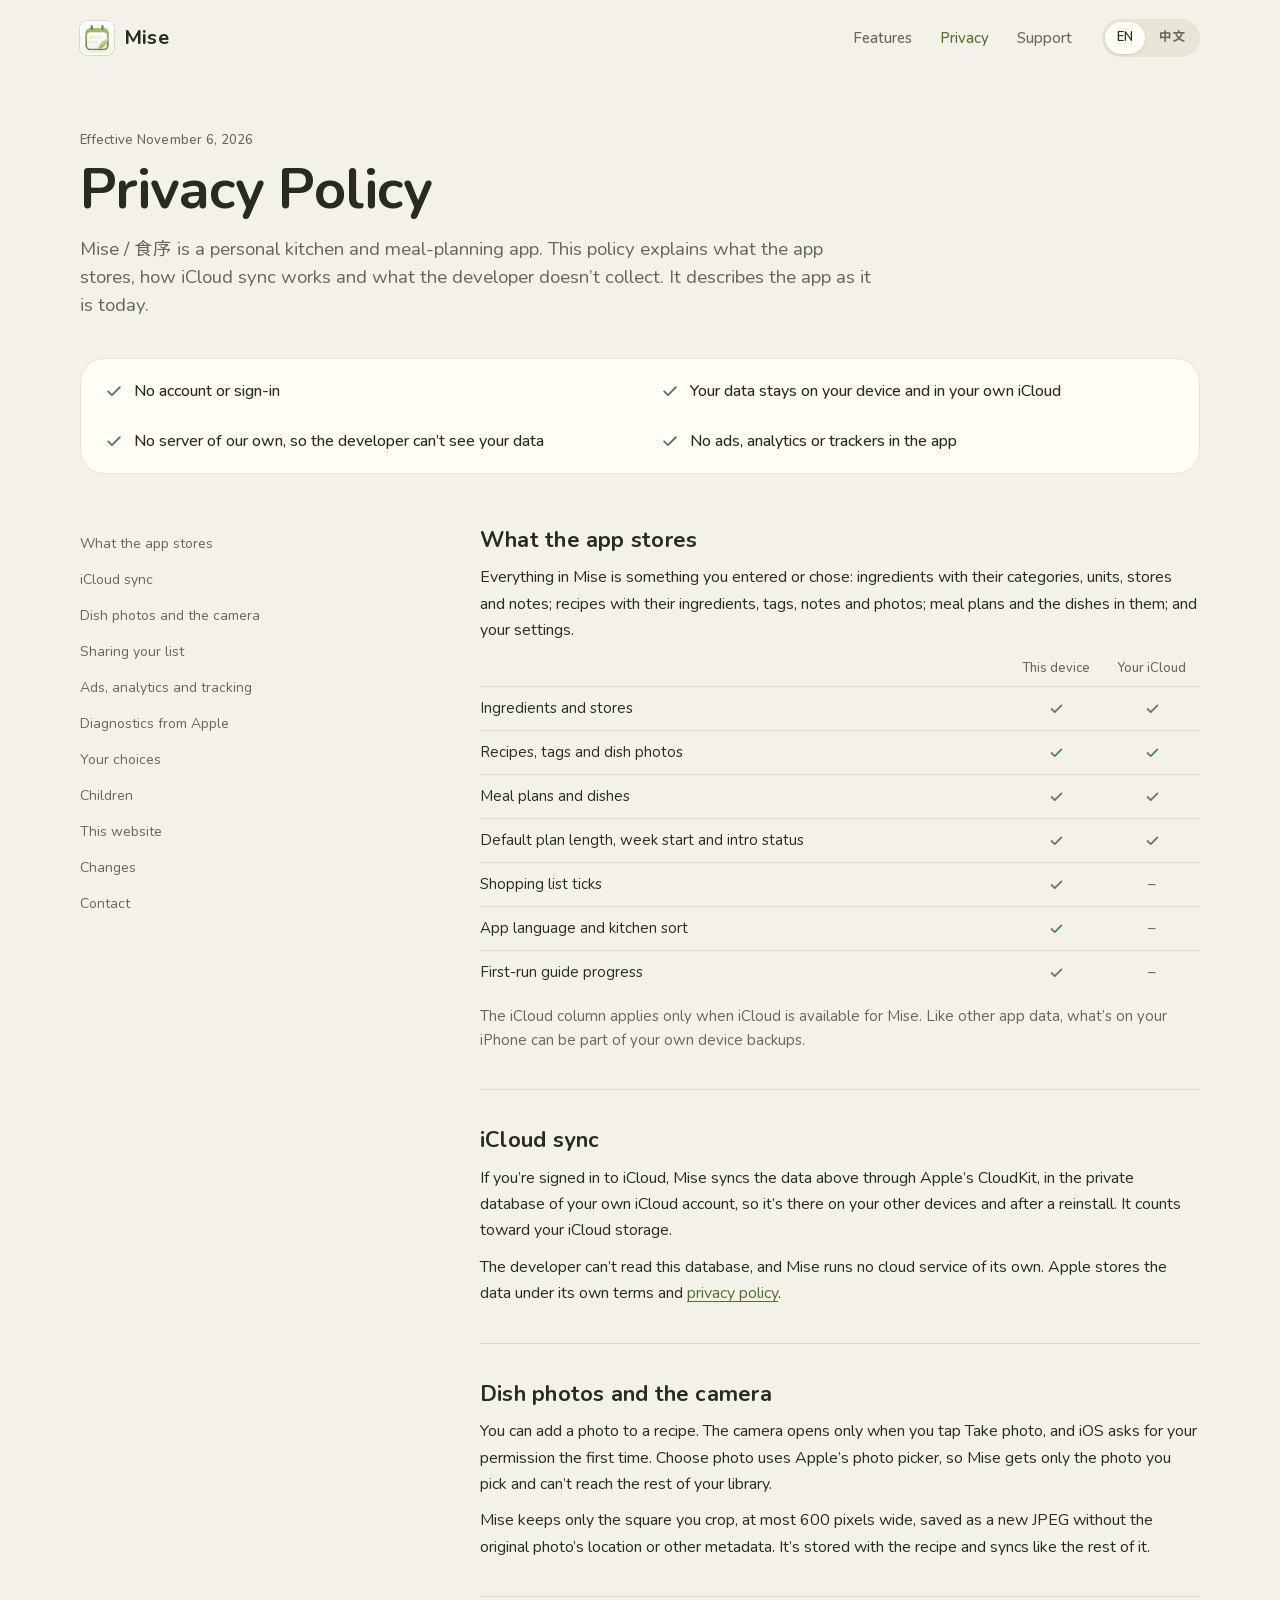
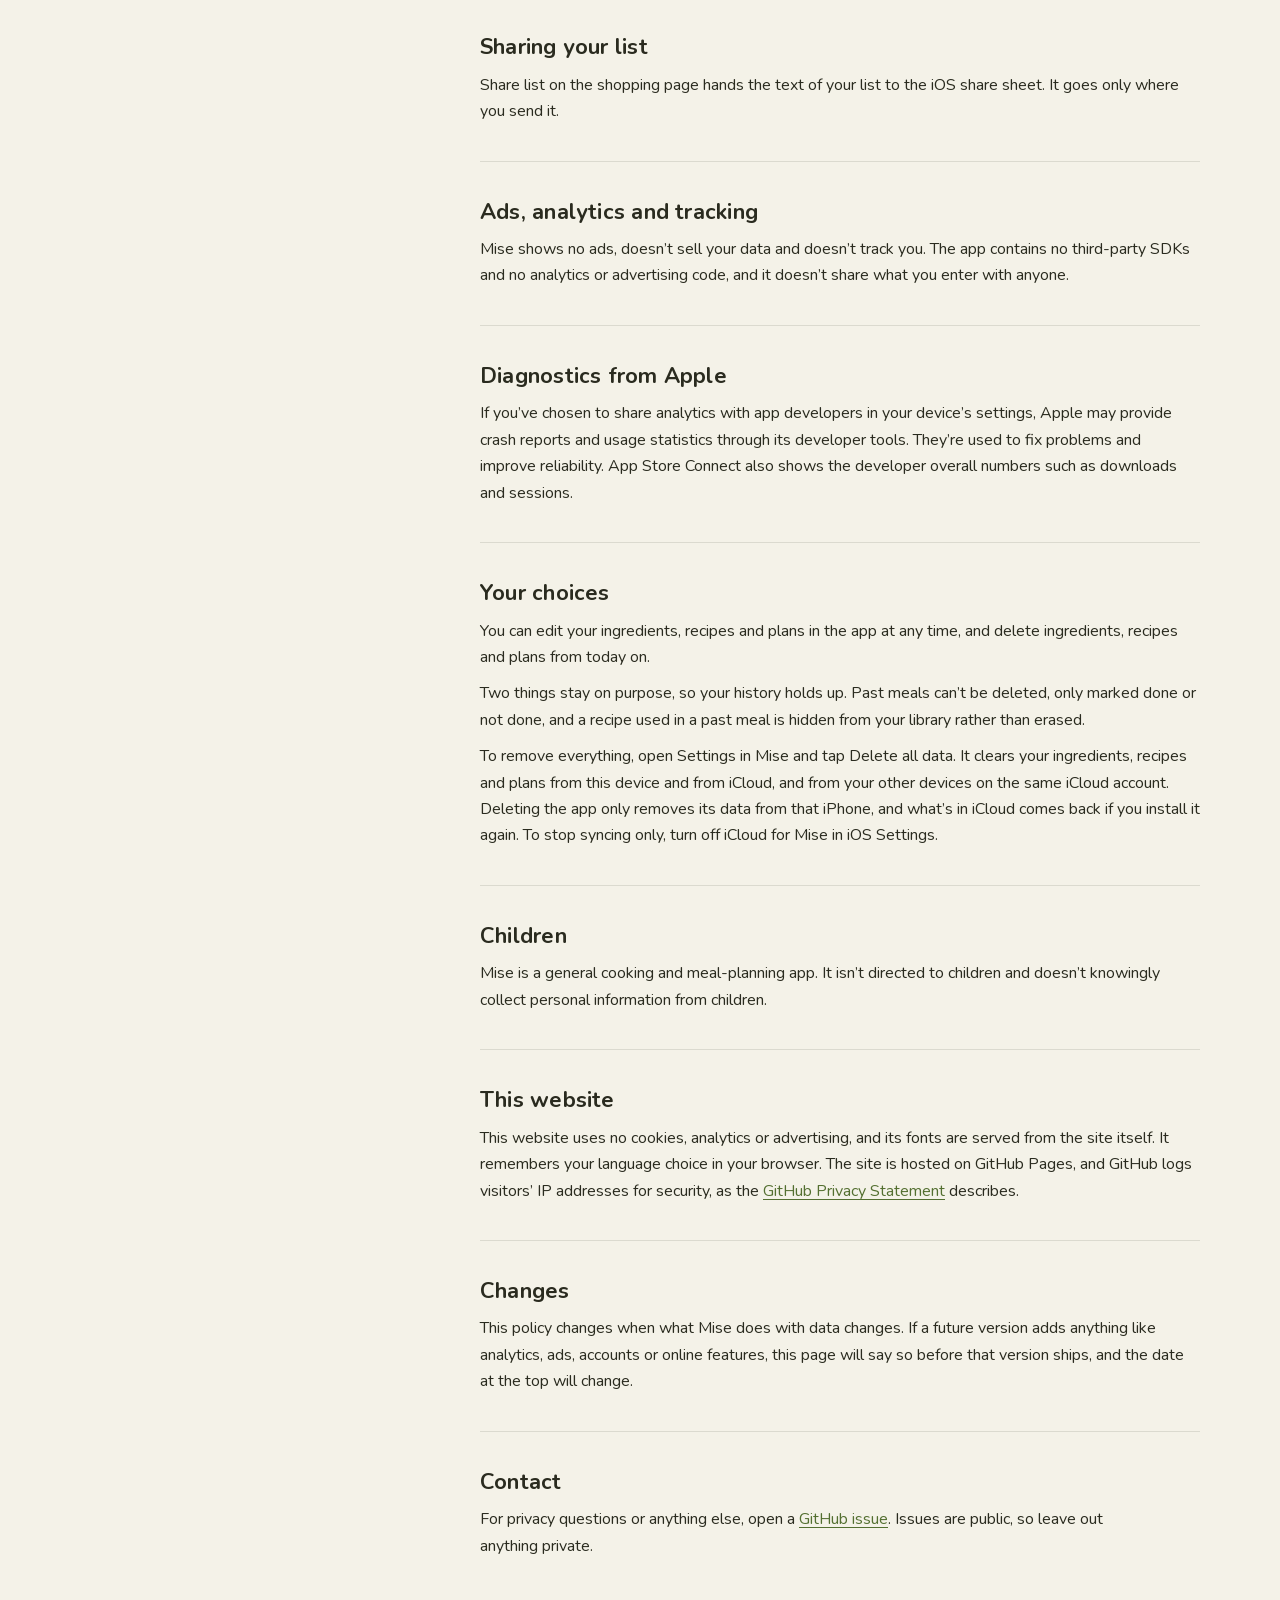
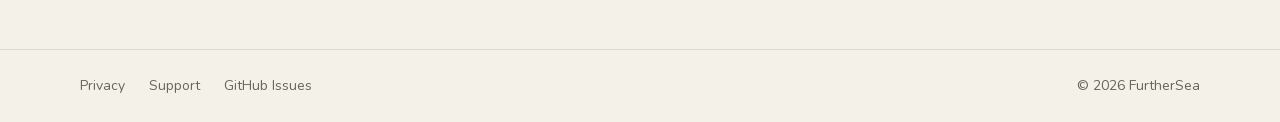
==== privacy/index.html @ 84a44d65 "Move the site under /mise-homepage on furthersea.org furthersea.org itself is kept for a site about " ====
<!doctype html>
<html lang="en">
<head>
<meta charset="utf-8">
<meta name="viewport" content="width=device-width, initial-scale=1">
<title>Privacy Policy · Mise</title>
<meta name="description" content="What Mise stores, how iCloud sync works and what the developer doesn’t collect.">
<link rel="canonical" href="https://furthersea.org/mise-homepage/privacy/">
<link rel="alternate" hreflang="en" href="https://furthersea.org/mise-homepage/privacy/">
<link rel="alternate" hreflang="zh-Hans" href="https://furthersea.org/mise-homepage/zh/privacy/">
<link rel="alternate" hreflang="x-default" href="https://furthersea.org/mise-homepage/privacy/">
<meta name="theme-color" content="#F4F2E8" media="(prefers-color-scheme: light)">
<meta name="theme-color" content="#13140E" media="(prefers-color-scheme: dark)">
<meta property="og:type" content="article">
<meta property="og:site_name" content="Mise">
<meta property="og:title" content="Mise privacy policy">
<meta property="og:description" content="What Mise stores, how iCloud sync works and what the developer doesn’t collect.">
<meta property="og:url" content="https://furthersea.org/mise-homepage/privacy/">
<meta property="og:image" content="https://furthersea.org/mise-homepage/assets/og-en.png">
<meta property="og:locale" content="en_US">
<meta name="twitter:card" content="summary_large_image">
<link rel="icon" href="../assets/icon/favicon-64.png" sizes="64x64" type="image/png">
<link rel="apple-touch-icon" href="../assets/icon/apple-touch-icon.png">
<script>try{if(localStorage.getItem("mise.lang")==="zh")location.replace("../zh/privacy/"+location.hash)}catch(e){}</script>
<link rel="stylesheet" href="../assets/site.css">
</head>
<body>
<div class="site">

<header class="wrap top">
  <a class="brand" href="../"><picture><source srcset="../assets/icon/icon-dark-256.png" media="(prefers-color-scheme: dark)"><img class="app-icon" src="../assets/icon/icon-256.png" alt="" width="34" height="34"></picture><span>Mise</span></a>
  <nav class="nav" aria-label="Main"><a href="../#features">Features</a><a href="./" aria-current="page">Privacy</a><a href="../support/">Support</a></nav>
  <div class="seg lang" role="group" aria-label="Language"><a class="on" href="./" aria-current="true" data-lang="en">EN</a><a href="../zh/privacy/" lang="zh-Hans" hreflang="zh-Hans" data-lang="zh">中文</a></div>
</header>

<main class="wrap">
<div class="doc-head">
  <span class="eyebrow">Effective November 6, 2026</span>
  <h1>Privacy Policy</h1>
  <p>Mise / 食序 is a personal kitchen and meal-planning app. This policy explains what the app stores, how iCloud sync works and what the developer doesn’t collect. It describes the app as it is today.</p>
</div>
<ul class="short" aria-label="The short version">
  <li><svg class="i" viewBox="0 0 24 24" aria-hidden="true"><path d="M5 12.5l4.5 4.5L19 7.5"/></svg>No account or sign-in</li>
  <li><svg class="i" viewBox="0 0 24 24" aria-hidden="true"><path d="M5 12.5l4.5 4.5L19 7.5"/></svg>Your data stays on your device and in your own iCloud</li>
  <li><svg class="i" viewBox="0 0 24 24" aria-hidden="true"><path d="M5 12.5l4.5 4.5L19 7.5"/></svg>No server of our own, so the developer can’t see your data</li>
  <li><svg class="i" viewBox="0 0 24 24" aria-hidden="true"><path d="M5 12.5l4.5 4.5L19 7.5"/></svg>No ads, analytics or trackers in the app</li>
</ul>

<div class="doc">
<nav class="toc" aria-label="On this page">
  <a href="#stores">What the app stores</a>
  <a href="#icloud">iCloud sync</a>
  <a href="#photos">Dish photos and the camera</a>
  <a href="#sharing">Sharing your list</a>
  <a href="#tracking">Ads, analytics and tracking</a>
  <a href="#diagnostics">Diagnostics from Apple</a>
  <a href="#choices">Your choices</a>
  <a href="#children">Children</a>
  <a href="#website">This website</a>
  <a href="#changes">Changes</a>
  <a href="#contact">Contact</a>
</nav>
<article class="prose">
<section>
  <h2 id="stores">What the app stores</h2>
  <p>Everything in Mise is something you entered or chose: ingredients with their categories, units, stores and notes; recipes with their ingredients, tags, notes and photos; meal plans and the dishes in them; and your settings.</p>
  <table class="where">
    <thead><tr><th scope="col"><span class="vh">Data</span></th><th scope="col">This device</th><th scope="col">Your iCloud</th></tr></thead>
    <tbody>
      <tr><td>Ingredients and stores</td><td><svg class="i" viewBox="0 0 24 24" role="img" aria-label="Yes"><path d="M5 12.5l4.5 4.5L19 7.5"/></svg></td><td><svg class="i" viewBox="0 0 24 24" role="img" aria-label="Yes"><path d="M5 12.5l4.5 4.5L19 7.5"/></svg></td></tr>
      <tr><td>Recipes, tags and dish photos</td><td><svg class="i" viewBox="0 0 24 24" role="img" aria-label="Yes"><path d="M5 12.5l4.5 4.5L19 7.5"/></svg></td><td><svg class="i" viewBox="0 0 24 24" role="img" aria-label="Yes"><path d="M5 12.5l4.5 4.5L19 7.5"/></svg></td></tr>
      <tr><td>Meal plans and dishes</td><td><svg class="i" viewBox="0 0 24 24" role="img" aria-label="Yes"><path d="M5 12.5l4.5 4.5L19 7.5"/></svg></td><td><svg class="i" viewBox="0 0 24 24" role="img" aria-label="Yes"><path d="M5 12.5l4.5 4.5L19 7.5"/></svg></td></tr>
      <tr><td>Default plan length, week start and intro status</td><td><svg class="i" viewBox="0 0 24 24" role="img" aria-label="Yes"><path d="M5 12.5l4.5 4.5L19 7.5"/></svg></td><td><svg class="i" viewBox="0 0 24 24" role="img" aria-label="Yes"><path d="M5 12.5l4.5 4.5L19 7.5"/></svg></td></tr>
      <tr><td>Shopping list ticks</td><td><svg class="i" viewBox="0 0 24 24" role="img" aria-label="Yes"><path d="M5 12.5l4.5 4.5L19 7.5"/></svg></td><td class="no"><span aria-hidden="true">–</span><span class="vh">No</span></td></tr>
      <tr><td>App language and kitchen sort</td><td><svg class="i" viewBox="0 0 24 24" role="img" aria-label="Yes"><path d="M5 12.5l4.5 4.5L19 7.5"/></svg></td><td class="no"><span aria-hidden="true">–</span><span class="vh">No</span></td></tr>
      <tr><td>First-run guide progress</td><td><svg class="i" viewBox="0 0 24 24" role="img" aria-label="Yes"><path d="M5 12.5l4.5 4.5L19 7.5"/></svg></td><td class="no"><span aria-hidden="true">–</span><span class="vh">No</span></td></tr>
    </tbody>
  </table>
  <p class="dim">The iCloud column applies only when iCloud is available for Mise. Like other app data, what’s on your iPhone can be part of your own device backups.</p>
</section>
<section>
  <h2 id="icloud">iCloud sync</h2>
  <p>If you’re signed in to iCloud, Mise syncs the data above through Apple’s CloudKit, in the private database of your own iCloud account, so it’s there on your other devices and after a reinstall. It counts toward your iCloud storage.</p>
  <p>The developer can’t read this database, and Mise runs no cloud service of its own. Apple stores the data under its own terms and <a href="https://www.apple.com/legal/privacy/">privacy policy</a>.</p>
</section>
<section>
  <h2 id="photos">Dish photos and the camera</h2>
  <p>You can add a photo to a recipe. The camera opens only when you tap Take photo, and iOS asks for your permission the first time. Choose photo uses Apple’s photo picker, so Mise gets only the photo you pick and can’t reach the rest of your library.</p>
  <p>Mise keeps only the square you crop, at most 600 pixels wide, saved as a new JPEG without the original photo’s location or other metadata. It’s stored with the recipe and syncs like the rest of it.</p>
</section>
<section>
  <h2 id="sharing">Sharing your list</h2>
  <p>Share list on the shopping page hands the text of your list to the iOS share sheet. It goes only where you send it.</p>
</section>
<section>
  <h2 id="tracking">Ads, analytics and tracking</h2>
  <p>Mise shows no ads, doesn’t sell your data and doesn’t track you. The app contains no third-party SDKs and no analytics or advertising code, and it doesn’t share what you enter with anyone.</p>
</section>
<section>
  <h2 id="diagnostics">Diagnostics from Apple</h2>
  <p>If you’ve chosen to share analytics with app developers in your device’s settings, Apple may provide crash reports and usage statistics through its developer tools. They’re used to fix problems and improve reliability. App Store Connect also shows the developer overall numbers such as downloads and sessions.</p>
</section>
<section>
  <h2 id="choices">Your choices</h2>
  <p>You can edit your ingredients, recipes and plans in the app at any time, and delete ingredients, recipes and plans from today on.</p>
  <p>Two things stay on purpose, so your history holds up. Past meals can’t be deleted, only marked done or not done, and a recipe used in a past meal is hidden from your library rather than erased.</p>
  <p>To remove everything, open Settings in Mise and tap Delete all data. It clears your ingredients, recipes and plans from this device and from iCloud, and from your other devices on the same iCloud account. Deleting the app only removes its data from that iPhone, and what’s in iCloud comes back if you install it again. To stop syncing only, turn off iCloud for Mise in iOS Settings.</p>
</section>
<section>
  <h2 id="children">Children</h2>
  <p>Mise is a general cooking and meal-planning app. It isn’t directed to children and doesn’t knowingly collect personal information from children.</p>
</section>
<section>
  <h2 id="website">This website</h2>
  <p>This website uses no cookies, analytics or advertising, and its fonts are served from the site itself. It remembers your language choice in your browser. The site is hosted on GitHub Pages, and GitHub logs visitors’ IP addresses for security, as the <a href="https://docs.github.com/en/site-policy/privacy-policies/github-general-privacy-statement">GitHub Privacy Statement</a> describes.</p>
</section>
<section>
  <h2 id="changes">Changes</h2>
  <p>This policy changes when what Mise does with data changes. If a future version adds anything like analytics, ads, accounts or online features, this page will say so before that version ships, and the date at the top will change.</p>
</section>
<section>
  <h2 id="contact">Contact</h2>
  <p>For privacy questions or anything else, open a <a href="https://github.com/FurtherSea/mise-homepage/issues">GitHub issue</a>. Issues are public, so leave out anything private.</p>
</section>
</article>
</div>
</main>

<footer class="foot">
  <div class="wrap">
    <nav aria-label="Footer"><a href="./">Privacy</a><a href="../support/">Support</a><a href="https://github.com/FurtherSea/mise-homepage/issues">GitHub Issues</a></nav>
    <span>© 2026 FurtherSea</span>
  </div>
</footer>

</div>
<script src="../assets/site.js"></script>
</body>
</html>
---- assets/site.css ----
/* 食序 Mise website.
   Colors, type, radii and components come from the app (agents.md, Design Direction).
   Layout follows the width of the page itself through container queries. */

/* —— Fonts ——
   Chinese: Resource Han Rounded (SIL OFL 1.1), subset to the characters on this site by tools/subset_fonts.py.
   Rules overlap on purpose: a browser checks the last rule first, so English pages load only the tiny "core"
   faces for 中文 and 食序, and never the full Chinese ones.
   Latin and numbers: SF Pro Rounded where the system has it, through ui-rounded; Nunito (SIL OFL 1.1) elsewhere. */
@font-face { font-family: "Nunito"; src: url(fonts/nunito-latin.woff2) format("woff2"); font-weight: 400 800; font-display: swap; unicode-range: U+0000-00FF, U+0131, U+0152-0153, U+02BB-02BC, U+02C6, U+02DA, U+02DC, U+0304, U+0308, U+0329, U+2000-206F, U+20AC, U+2122, U+2191, U+2193, U+2212, U+2215, U+FEFF, U+FFFD; }
@font-face { font-family: "Resource Han Rounded"; src: url(fonts/rhr-zh-400.woff2) format("woff2"); font-weight: 400; font-display: swap; unicode-range: U+3000-303F, U+4E00-9FFF, U+FF00-FFEF; }
@font-face { font-family: "Resource Han Rounded"; src: url(fonts/rhr-zh-500.woff2) format("woff2"); font-weight: 500; font-display: swap; unicode-range: U+3000-303F, U+4E00-9FFF, U+FF00-FFEF; }
@font-face { font-family: "Resource Han Rounded"; src: url(fonts/rhr-zh-700.woff2) format("woff2"); font-weight: 700; font-display: swap; unicode-range: U+3000-303F, U+4E00-9FFF, U+FF00-FFEF; }
@font-face { font-family: "Resource Han Rounded"; src: url(fonts/rhr-core-400.woff2) format("woff2"); font-weight: 400; font-display: swap; unicode-range: U+4E2D, U+6587, U+98DF, U+5E8F; }
@font-face { font-family: "Resource Han Rounded"; src: url(fonts/rhr-core-700.woff2) format("woff2"); font-weight: 700; font-display: swap; unicode-range: U+4E2D, U+6587, U+98DF, U+5E8F; }

/* —— Tokens: the app's matcha palette, light and dark —— */
:root {
  color-scheme: light dark;
  --bg: #F4F2E8;
  --bg2: #E8E5D6;
  --card: #FFFDF6;
  --ink: #2A2B1F;
  --ink2: #66665A;
  --line: rgba(42, 43, 31, 0.12);
  --line2: rgba(42, 43, 31, 0.22);
  --pri: #536F30;
  --pri-fill: #536F30;
  --pri-soft: rgba(83, 111, 48, 0.13);
  --on-c: #FFFFFF;
  --ok: #4A7F57;
  --warn: #7E5210;
  --shadow: rgba(50, 50, 20, 0.13);
  --panel-shadow: rgba(50, 50, 20, 0.13);
  --c-produce: #3F6A2E;
  --c-protein: #9A3550;
  --c-pantry: #7A5218;
  --c-season: #5E4A86;
  --f: "Resource Han Rounded", "SF Pro Rounded", ui-rounded, "Nunito", "PingFang SC", "Noto Sans SC", sans-serif;
  --f-num: "SF Pro Rounded", ui-rounded, "Nunito", "PingFang SC", sans-serif;
}
@media (prefers-color-scheme: dark) {
  :root {
    --bg: #13140E;
    --bg2: #24261B;
    --card: #1B1C14;
    --ink: #EEEEDF;
    --ink2: #ABAB98;
    --line: rgba(238, 238, 223, 0.12);
    --line2: rgba(238, 238, 223, 0.24);
    --pri: #A9C77F;
    --pri-fill: #5F7F37;
    --pri-soft: rgba(169, 199, 127, 0.16);
    --on-c: #13140E;
    --ok: #7FA86A;
    --warn: #E5AE62;
    --shadow: rgba(0, 0, 0, 0.45);
    --panel-shadow: rgba(0, 0, 0, 0.45);
    --c-produce: #8DBA74;
    --c-protein: #E68CA2;
    --c-pantry: #D8A65E;
    --c-season: #AC9BDC;
  }
}

html { background: var(--bg); -webkit-text-size-adjust: 100%; text-size-adjust: 100%; scroll-behavior: smooth; }
body { margin: 0; }
*, *::before, *::after { box-sizing: border-box; }
:where(h1, h2, h3, p, ul, ol) { margin: 0; padding: 0; }
:where(ul, ol) { list-style: none; }
:where(a) { color: inherit; text-decoration: none; }
:where(button) { font: inherit; color: inherit; background: none; border: 0; padding: 0; margin: 0; cursor: pointer; -webkit-tap-highlight-color: transparent; }
:where(img) { display: block; }
:focus-visible { outline: 2px solid var(--pri); outline-offset: 2px; border-radius: 8px; }

.site {
  position: relative;
  display: flex;
  flex-direction: column;
  min-height: 100vh;
  min-height: 100svh;
  container: site / inline-size;
  overflow: clip;
  background: var(--bg);
  color: var(--ink);
  font-family: var(--f);
  font-size: 16px;
  line-height: 1.5;
  -webkit-font-smoothing: antialiased;
  font-synthesis: none;
}
.site > main { flex: 1 0 auto; }

.c-produce { --c: var(--c-produce); }
.c-protein { --c: var(--c-protein); }
.c-pantry { --c: var(--c-pantry); }
.c-season { --c: var(--c-season); }
.c-pri { --c: var(--pri); }
.c-warn { --c: var(--warn); }

/* —— Small parts, at the app's sizes —— */
.i { width: 22px; height: 22px; flex: none; fill: none; stroke: currentColor; stroke-width: 1.8; stroke-linecap: round; stroke-linejoin: round; }
.i.sm { width: 16px; height: 16px; }
.num { font-family: var(--f-num); font-variant-numeric: lining-nums tabular-nums; }
.ib { width: 44px; height: 44px; flex: none; display: inline-flex; align-items: center; justify-content: center; border-radius: 22px; color: var(--ink); }
.chip { flex: none; display: inline-flex; align-items: center; gap: 5px; height: 36px; padding: 0 13px; border-radius: 18px; font-size: 14px; font-weight: 500; line-height: 1; white-space: nowrap; color: var(--c, var(--ink)); background: color-mix(in srgb, var(--c, var(--ink)) 9%, transparent); }
.chip .i { width: 15px; height: 15px; }
.chip.on { background: var(--c, var(--pri)); color: var(--on-c); }
.chip .n { font-family: var(--f-num); font-size: 12px; opacity: 0.8; }
.badge { flex: none; display: inline-flex; align-items: center; gap: 4px; height: 22px; padding: 0 7px; border-radius: 8px; font-size: 12px; font-weight: 500; line-height: 1; white-space: nowrap; color: var(--c, var(--ink2)); background: color-mix(in srgb, var(--c, var(--ink2)) 12%, transparent); }
.badge .i { width: 12px; height: 12px; stroke-width: 2; }
.seg { display: inline-flex; gap: 2px; padding: 3px; border-radius: 19px; background: var(--bg2); }
.seg > * { position: relative; height: 32px; min-width: 40px; padding: 0 12px; border-radius: 16px; font-size: 13px; font-weight: 600; color: var(--ink2); display: inline-flex; align-items: center; justify-content: center; }
.seg > .on { background: var(--card); color: var(--ink); box-shadow: 0 1px 3px var(--shadow); }
.seg .i { width: 17px; height: 17px; }
.chk { width: 44px; height: 44px; flex: none; display: inline-flex; align-items: center; justify-content: center; }
.chk span { width: 26px; height: 26px; border-radius: 13px; box-shadow: inset 0 0 0 1.6px var(--line2); display: inline-flex; align-items: center; justify-content: center; color: #FFFFFF; }
.chk .i { width: 15px; height: 15px; stroke-width: 2.4; opacity: 0; }
.chk.on span { background: var(--ok); box-shadow: none; }
.chk.on .i { opacity: 1; }
.cat-ic { width: 34px; height: 34px; flex: none; border-radius: 12px; display: inline-flex; align-items: center; justify-content: center; color: var(--c); background: color-mix(in srgb, var(--c) 12%, transparent); }
.cat-ic .i { width: 18px; height: 18px; }
.btn { display: inline-flex; align-items: center; justify-content: center; gap: 8px; min-height: 50px; padding: 0 22px; border-radius: 25px; font-size: 16px; font-weight: 600; white-space: nowrap; }
.btn.pri { background: var(--pri-fill); color: #FFFFFF; box-shadow: 0 6px 16px color-mix(in srgb, var(--pri-fill) 28%, transparent); }
.fine { font-size: 13px; color: var(--ink2); }

/* —— Header —— */
.wrap { width: 100%; max-width: 1184px; margin: 0 auto; padding: 0 32px; }
.top { display: flex; align-items: center; gap: 8px; padding-top: 16px; padding-bottom: 16px; }
.brand { display: inline-flex; align-items: center; gap: 10px; height: 44px; margin-right: auto; font-size: 20px; font-weight: 700; letter-spacing: 0.01em; }
.app-icon { border-radius: 22.37%; box-shadow: 0 0 0 1px var(--line); }
.nav { display: flex; align-items: center; }
.nav a { height: 44px; padding: 0 14px; display: inline-flex; align-items: center; font-size: 15px; font-weight: 500; color: var(--ink2); }
.nav a:hover { color: var(--ink); }
.nav a[aria-current="page"] { color: var(--pri); }
.lang { margin-left: 8px; }
.lang a::after { content: ""; position: absolute; inset: -6px 0; }

.zh h1, .zh h2, .zh h3 { letter-spacing: 0.02em; }

/* —— First screen —— */
.hero { text-align: center; padding-top: clamp(20px, 3.4cqw, 48px); }
.hero h1 { font-size: clamp(52px, 5.3cqw, 76px); line-height: 1.08; font-weight: 700; letter-spacing: -0.012em; }
.zh .hero h1 { letter-spacing: 0.02em; }
.lede { margin: clamp(14px, 1.5cqw, 22px) auto 0; max-width: 34em; font-size: clamp(17px, 1.46cqw, 21px); line-height: 1.5; color: var(--ink2); text-wrap: balance; }
.get { display: flex; flex-direction: column; align-items: center; gap: 12px; margin-top: clamp(20px, 2cqw, 28px); }
.store { display: block; border-radius: 8px; }
.store img { height: 48px; width: auto; }

/* The palette: a large plate in the middle, small plates climbing an arc on both sides. */
.stage { --w: min(100cqw, 1680px); --d: clamp(170px, calc(var(--w) * .178), 296px); position: relative; height: var(--d); margin-top: clamp(28px, 3.4cqw, 52px); }
.arc { position: absolute; inset: 0; touch-action: pan-y; -webkit-user-select: none; user-select: none; }
.arc.dragging, .arc.dragging .p { cursor: grabbing; }
/* assets/site.js places the plates once it runs. These slots are where they sit before that. */
.p { --x: 0px; --y: 0px; --s: 1; position: absolute; left: 50%; top: 0; width: var(--d); margin-left: calc(var(--d) / -2); border-radius: 50%; transform: translate(var(--x), var(--y)) scale(var(--s)); will-change: transform, opacity; }
.p img { width: 100%; height: auto; -webkit-user-drag: none; }
.s0 { z-index: 6; }
.l1 { --x: calc(var(--w) * -.168); --y: calc(var(--w) * -.014); --s: .6; z-index: 5; }
.r1 { --x: calc(var(--w) * .168); --y: calc(var(--w) * -.014); --s: .6; z-index: 5; }
.l2 { --x: calc(var(--w) * -.283); --y: calc(var(--w) * -.044); --s: .5; z-index: 4; }
.r2 { --x: calc(var(--w) * .283); --y: calc(var(--w) * -.044); --s: .5; z-index: 4; }
.l3 { --x: calc(var(--w) * -.381); --y: calc(var(--w) * -.083); --s: .42; z-index: 3; }
.r3 { --x: calc(var(--w) * .381); --y: calc(var(--w) * -.083); --s: .42; z-index: 3; }
.l4 { --x: calc(var(--w) * -.465); --y: calc(var(--w) * -.128); --s: .36; z-index: 2; }
.r4 { --x: calc(var(--w) * .465); --y: calc(var(--w) * -.128); --s: .36; z-index: 2; }
.out { --x: calc(var(--w) * .53); --y: calc(var(--w) * -.17); --s: .3; z-index: 1; opacity: 0; pointer-events: none; }
.spin { position: absolute; z-index: 7; left: calc(50% + var(--d) * .31); top: calc(var(--d) * .76); background: var(--card); box-shadow: inset 0 0 0 1px var(--line2), 0 6px 14px var(--shadow); }
.spin::after { content: ""; position: absolute; inset: -4px; }
.dish { display: grid; grid-template-columns: 44px minmax(0, 1fr) 44px; align-items: center; width: min(460px, calc(100cqw - 16px)); margin: 8px auto 0; }
.dish-name { font-size: clamp(22px, 2cqw, 28px); line-height: 1.25; font-weight: 700; letter-spacing: 0.01em; white-space: nowrap; }
.dish .ib { color: var(--ink2); }
.dish-meta { font-size: 14px; color: var(--ink2); }

/* —— The four features —— */
.feats { padding-top: clamp(40px, 6cqw, 88px); scroll-margin-top: 8px; }
.feat { display: grid; grid-template-columns: minmax(0, 1fr) auto; align-items: center; column-gap: clamp(48px, 8cqw, 112px); padding: clamp(44px, 5cqw, 72px) 0; }
.feat.flip { grid-template-columns: auto minmax(0, 1fr); }
.feat.flip .feat-text { order: 2; }
.eyebrow { display: inline-flex; align-items: center; gap: 6px; height: 20px; font-size: 13px; font-weight: 600; letter-spacing: 0.06em; color: var(--pri); }
.feat h2, .priv h2, .end h2 { font-size: clamp(32px, 3.5cqw, 48px); line-height: 1.16; font-weight: 700; letter-spacing: -0.006em; }
.zh .feat h2, .zh .priv h2, .zh .end h2 { letter-spacing: 0.02em; }
.feat h2 { margin-top: 10px; }
.sub { margin-top: 10px; font-size: clamp(16px, 1.3cqw, 18px); line-height: 1.5; color: var(--ink2); text-wrap: pretty; }
.notes { margin-top: 22px; }
.notes li { padding: 12px 0 13px; border-top: 1px solid var(--line); }
.notes b { display: block; font-size: 16px; font-weight: 600; line-height: 1.35; }
.notes span { display: block; margin-top: 2px; font-size: 15px; line-height: 1.45; color: var(--ink2); text-wrap: pretty; }
.mini { display: flex; gap: 6px; margin-top: 10px; }
.mini img { width: 34px; height: auto; }

/* The same card as the onboarding images: a piece of the app's real screen, no phone frame. */
.panel { position: relative; flex: none; width: 350px; height: 452px; border-radius: 32px; background: var(--card); box-shadow: inset 0 0 0 1px var(--line), 0 18px 40px var(--panel-shadow); overflow: hidden; zoom: 1.2; font-size: 15px; line-height: 1.45; }
.chips { position: absolute; left: 0; right: 0; top: 16px; display: flex; gap: 8px; padding: 0 16px; overflow: hidden; }
.bar { position: absolute; left: 16px; right: 16px; top: 16px; display: flex; align-items: center; justify-content: space-between; }
.chips + .bar { top: 60px; }
.count { font-size: 14px; color: var(--ink2); }
.muted { font-size: 13px; color: var(--ink2); }

/* Recipes */
.sort { display: inline-flex; align-items: center; gap: 4px; font-size: 14px; color: var(--ink2); }
.sort .i { width: 14px; height: 14px; }
.grid { position: absolute; left: 16px; right: 16px; top: 112px; display: grid; grid-template-columns: repeat(2, minmax(0, 1fr)); gap: 16px 12px; text-align: center; }
.grid > div { display: flex; flex-direction: column; align-items: center; }
.grid b { margin-top: 6px; font-size: 16px; font-weight: 700; line-height: 1.3; letter-spacing: 0.01em; }
.grid span { margin-top: 2px; font-size: 13px; color: var(--ink2); }

/* Kitchen */
.list { position: absolute; left: 16px; right: 16px; top: 62px; display: flex; flex-direction: column; }
.sec { display: flex; align-items: center; gap: 6px; height: 30px; color: var(--c); }
.row + .sec { margin-top: 6px; }
.sec b { font-size: 15px; font-weight: 700; }
.sec .num { font-size: 13px; color: var(--ink2); }
.sec::after { content: ""; flex: 1; height: 1px; background: var(--line); }
.row { display: flex; align-items: center; gap: 12px; height: 62px; border-bottom: 1px solid var(--line); }
.row:last-child { border-bottom: 0; }
.row-text { flex: 1; min-width: 0; display: flex; flex-direction: column; gap: 6px; }
.row-text b { font-size: 17px; font-weight: 500; line-height: 1.2; }
.row-meta { display: flex; align-items: center; gap: 6px; font-size: 13px; line-height: 1; color: var(--ink2); white-space: nowrap; }

/* Meals */
.cal { position: absolute; left: 12px; right: 12px; top: 8px; display: flex; flex-direction: column; gap: 2px; }
.cal-head { display: flex; align-items: center; justify-content: space-between; }
.cal-title { display: flex; align-items: center; margin-left: -6px; font-size: 17px; font-weight: 700; letter-spacing: 0.01em; white-space: nowrap; }
.cal-title .ib { width: 28px; }
.cal-ctl { display: flex; align-items: center; gap: 4px; }
.cal-ctl .chip { height: 32px; padding: 0 10px; }
.cal-ctl .seg > * { min-width: 36px; padding: 0 6px; }
.wd, .week { display: grid; grid-template-columns: repeat(7, minmax(0, 1fr)); text-align: center; }
.wd { height: 20px; align-items: center; font-size: 12px; color: var(--ink2); }
.week { position: relative; height: 56px; align-items: center; justify-items: center; }
.range { position: absolute; left: calc(100% * 3 / 7); right: 0; top: 1px; height: 54px; border-radius: 16px; background: var(--pri-soft); }
.day { position: relative; z-index: 1; width: 44px; height: 54px; border-radius: 14px; display: flex; flex-direction: column; align-items: center; justify-content: center; gap: 4px; font-family: var(--f-num); font-size: 18px; font-weight: 600; color: var(--ink); }
.day.sel { background: var(--pri-fill); color: #FFFFFF; box-shadow: 0 4px 10px color-mix(in srgb, var(--pri-fill) 35%, transparent); }
.dot { display: block; width: 5px; height: 5px; border-radius: 3px; background: var(--pri); }
.dot.off { visibility: hidden; }
.day.sel .dot { background: #FFFFFF; }
.rule { position: absolute; left: 16px; right: 16px; top: 140px; height: 1px; background: var(--line); }
.plan { position: absolute; left: 16px; right: 6px; top: 148px; height: 32px; display: flex; align-items: center; justify-content: space-between; }
.plan-title { display: flex; align-items: baseline; gap: 10px; }
.plan-title b { font-size: 21px; font-weight: 700; letter-spacing: 0.01em; }
.plan-title span { font-size: 14px; color: var(--ink2); }
.today { position: absolute; left: 16px; right: 6px; top: 184px; display: flex; flex-direction: column; }
.today-head { display: flex; align-items: center; justify-content: space-between; height: 44px; }
.today-title { display: flex; align-items: center; gap: 8px; }
.today-title b { font-size: 17px; font-weight: 700; letter-spacing: 0.01em; }
.today-head .ib { color: var(--pri); }
.slot { display: grid; grid-template-columns: 50px minmax(0, 1fr); align-items: start; }
.slot > span { font-size: 13px; line-height: 52px; letter-spacing: 0.04em; color: var(--ink2); }
.dishes { display: flex; flex-direction: column; }
.plated { display: flex; align-items: center; gap: 12px; height: 52px; }
.plated > div { flex: 1; min-width: 0; display: flex; flex-direction: column; gap: 1px; }
.plated b { font-size: 16px; font-weight: 500; line-height: 1.3; white-space: nowrap; overflow: hidden; text-overflow: ellipsis; }
.plated .serv { font-size: 13px; line-height: 1.3; color: var(--ink2); }

/* Shopping */
.buy { position: absolute; left: 16px; right: 16px; top: 62px; display: flex; flex-direction: column; gap: 6px; }
.buy-group { display: flex; flex-direction: column; }
.buy-head { display: flex; align-items: center; gap: 8px; height: 40px; }
.buy-head .i { color: var(--pri); }
.buy-head b { flex: 1; font-size: 18px; font-weight: 700; letter-spacing: 0.01em; }
.item { display: flex; align-items: center; gap: 4px; min-height: 60px; padding: 6px 0; border-bottom: 1px solid var(--line); }
.buy-group:last-child .item:last-child { border-bottom: 0; }
.item .chk { margin-left: -10px; }
.item-text { flex: 1; min-width: 0; display: flex; flex-direction: column; gap: 3px; }
.item-text b { font-size: 17px; font-weight: 500; line-height: 1.25; }
.item-text span { font-size: 13px; line-height: 1.35; color: var(--ink2); }
.item-text small { font-size: 12px; line-height: 1.35; color: var(--ink2); }
.qty { font-size: 17px; font-weight: 600; color: var(--pri); white-space: nowrap; }
.item.done .item-text, .item.done .qty { opacity: 0.45; }
.item.done .item-text b { text-decoration: line-through; }

/* —— The rest of the home page —— */
.also { display: grid; grid-template-columns: repeat(4, minmax(0, 1fr)); gap: 40px; margin-top: clamp(32px, 4cqw, 56px); padding-top: 40px; border-top: 1px solid var(--line); }
.also .i { color: var(--pri); width: 24px; height: 24px; }
.also h3 { margin-top: 10px; font-size: 17px; font-weight: 700; letter-spacing: 0.01em; line-height: 1.35; }
.also p { margin-top: 4px; font-size: 15px; line-height: 1.45; color: var(--ink2); text-wrap: pretty; }
.priv { display: grid; grid-template-columns: repeat(2, minmax(0, 1fr)); gap: 24px 64px; align-items: start; padding-top: clamp(72px, 9cqw, 128px); }
.priv p { font-size: clamp(16px, 1.3cqw, 18px); line-height: 1.55; color: var(--ink2); text-wrap: pretty; }
.priv p + p { margin-top: 12px; }
.more { display: inline-flex; align-items: center; gap: 4px; min-height: 44px; margin-top: 8px; font-size: 16px; font-weight: 600; color: var(--pri); }
.more .i { width: 16px; height: 16px; stroke-width: 2.2; }
.end { display: flex; flex-direction: column; align-items: center; text-align: center; padding: clamp(80px, 10cqw, 144px) 0 clamp(64px, 7cqw, 96px); }
.end .app-icon { box-shadow: 0 0 0 1px var(--line), 0 12px 28px var(--shadow); }
.end h2 { margin-top: 20px; }
.end .get { margin-top: 20px; }

/* —— Footer —— */
.foot { border-top: 1px solid var(--line); }
.foot .wrap { display: flex; flex-wrap: wrap; align-items: center; gap: 4px 8px; padding-top: 14px; padding-bottom: 14px; font-size: 14px; color: var(--ink2); }
.foot nav { display: flex; flex-wrap: wrap; margin-right: auto; margin-left: -12px; }
.foot a { display: inline-flex; align-items: center; height: 44px; padding: 0 12px; }
.foot a:hover { color: var(--ink); }
.legal { flex-basis: 100%; padding-bottom: 8px; font-size: 12px; line-height: 1.5; color: var(--ink2); text-wrap: pretty; }

/* —— Privacy and support —— */
.doc-head { padding-top: clamp(28px, 4cqw, 56px); max-width: 800px; }
.doc-head .eyebrow { letter-spacing: 0.02em; color: var(--ink2); font-weight: 500; }
.doc-head h1 { margin-top: 8px; font-size: clamp(38px, 4.4cqw, 60px); line-height: 1.1; font-weight: 700; letter-spacing: -0.01em; }
.zh .doc-head h1 { letter-spacing: 0.02em; }
.doc-head p { margin-top: 14px; font-size: clamp(17px, 1.46cqw, 20px); line-height: 1.5; color: var(--ink2); text-wrap: pretty; }
.short { margin-top: clamp(28px, 3cqw, 40px); padding: 8px 24px; border-radius: 24px; background: var(--card); box-shadow: inset 0 0 0 1px var(--line); display: grid; grid-template-columns: repeat(2, minmax(0, 1fr)); column-gap: 40px; }
.short li { display: flex; align-items: flex-start; gap: 10px; padding: 14px 0; font-size: 16px; line-height: 1.4; font-weight: 500; }
.short .i { width: 20px; height: 20px; stroke-width: 2.2; color: var(--ok); margin-top: 1px; }
.doc { display: grid; grid-template-columns: 200px minmax(0, 720px); justify-content: space-between; gap: 48px; padding-top: clamp(32px, 4cqw, 56px); padding-bottom: clamp(64px, 7cqw, 96px); }
.toc { position: sticky; top: 24px; align-self: start; display: flex; flex-direction: column; }
.toc a { display: flex; align-items: center; min-height: 36px; font-size: 14px; color: var(--ink2); }
.toc a:hover { color: var(--ink); }
.prose section + section { margin-top: 36px; padding-top: 36px; border-top: 1px solid var(--line); }
.prose h2 { font-size: 22px; line-height: 1.3; font-weight: 700; letter-spacing: 0.01em; scroll-margin-top: 24px; }
.prose p { margin-top: 10px; font-size: 16px; line-height: 1.65; text-wrap: pretty; }
.prose p.dim { color: var(--ink2); font-size: 15px; }
.prose a { color: var(--pri); text-decoration: underline; text-decoration-thickness: 1px; text-underline-offset: 3px; }
.steps { margin-top: 12px; display: grid; gap: 8px; }
.steps li { display: grid; grid-template-columns: 26px minmax(0, 1fr); gap: 6px; font-size: 16px; line-height: 1.5; }
.steps .n { font-family: var(--f-num); font-weight: 600; color: var(--pri); }
.where { margin-top: 16px; width: 100%; border-collapse: collapse; font-size: 15px; line-height: 1.4; }
.where th { padding: 0 0 8px; text-align: center; font-size: 13px; font-weight: 500; color: var(--ink2); white-space: nowrap; }
.where th:first-child, .where td:first-child { text-align: left; }
.where td { padding: 11px 0; border-top: 1px solid var(--line); text-align: center; vertical-align: middle; }
.where td + td, .where th + th { width: 96px; }
.where .i { width: 17px; height: 17px; stroke-width: 2.4; color: var(--ok); vertical-align: middle; }
.where .no { color: var(--ink2); }
.vh { position: absolute; width: 1px; height: 1px; overflow: hidden; clip-path: inset(50%); white-space: nowrap; }
.help { display: grid; grid-template-columns: repeat(2, minmax(0, 1fr)); gap: 0 64px; padding-top: clamp(28px, 3cqw, 40px); padding-bottom: clamp(64px, 7cqw, 96px); }
.help section { padding: 28px 0 32px; border-top: 1px solid var(--line); }
.help h2 { font-size: 22px; line-height: 1.3; font-weight: 700; letter-spacing: 0.01em; }
.help p { margin-top: 8px; font-size: 16px; line-height: 1.6; color: var(--ink2); text-wrap: pretty; }
.help .steps li { color: var(--ink2); }
.help .fine { margin-top: 10px; font-size: 13px; }
/* Safari's pretty wrapping leaves Chinese paragraphs well short of the right edge. */
.zh .priv p, .zh .doc-head p, .zh .prose p, .zh .help p { text-wrap: wrap; }
.acts { display: flex; flex-wrap: wrap; align-items: center; gap: 4px 16px; margin-top: 14px; }
.lost { display: flex; flex-direction: column; align-items: center; justify-content: center; gap: 16px; min-height: 70vh; padding: 48px 20px; text-align: center; }
.lost h1 { font-size: clamp(32px, 3.5cqw, 48px); line-height: 1.16; font-weight: 700; }
.lost p { color: var(--ink2); }
.lost .more { margin-top: 0; }

/* —— Narrower pages —— */
@container site (max-width: 960px) {
  .feat, .feat.flip { grid-template-columns: minmax(0, 1fr); }
  .feat-text { display: contents; }
  .feat .eyebrow { order: 1; justify-self: start; }
  .feat h2 { order: 2; }
  .sub { order: 3; }
  .panel { order: 4; justify-self: center; margin-top: 28px; zoom: 1; }
  .notes { order: 5; margin-top: 28px; display: grid; grid-template-columns: repeat(2, minmax(0, 1fr)); column-gap: 32px; }
  .also { grid-template-columns: repeat(2, minmax(0, 1fr)); }
  .doc { grid-template-columns: minmax(0, 1fr); }
  .toc { display: none; }
}
@container site (max-width: 640px) {
  .wrap { padding: 0 20px; }
  .top { flex-wrap: wrap; padding-top: 8px; padding-bottom: 0; }
  .brand { font-size: 19px; }
  .nav { order: 3; width: 100%; margin: 0 0 0 -14px; }
  .hero { padding-top: 16px; }
  .hero h1 { font-size: clamp(33px, 10.2cqw, 52px); }
  .stage { --d: 170px; margin-top: 44px; }
  .l1 { --x: -29cqw; --y: -14px; --s: .5; }
  .r1 { --x: 29cqw; --y: -14px; --s: .5; }
  .l2 { --x: -49cqw; --y: -56px; --s: .36; }
  .r2 { --x: 49cqw; --y: -56px; --s: .36; }
  .l3, .l4 { --x: -62cqw; --y: -110px; --s: .3; opacity: 0; pointer-events: none; }
  .r3, .r4, .out { --x: 62cqw; --y: -110px; --s: .3; opacity: 0; pointer-events: none; }
  .feat { padding: 40px 0; }
  .notes { grid-template-columns: minmax(0, 1fr); }
  .also { grid-template-columns: minmax(0, 1fr); gap: 24px; padding-top: 32px; }
  .priv { grid-template-columns: minmax(0, 1fr); }
  .short { grid-template-columns: minmax(0, 1fr); padding: 6px 18px; }
  .help { grid-template-columns: minmax(0, 1fr); }
  .where td + td, .where th + th { width: 72px; }
}
@container site (max-width: 359px) { .dish-name { font-size: 19px; } }
/* Phones narrower than 390: the whole card shrinks, and what's inside keeps its layout. */
@container site (max-width: 389px) { .panel { zoom: .95; } }
@container site (max-width: 371px) { .panel { zoom: .9; } }
@container site (max-width: 354px) { .panel { zoom: .8; } }

@media (prefers-reduced-motion: reduce) {
  html { scroll-behavior: auto; }
}
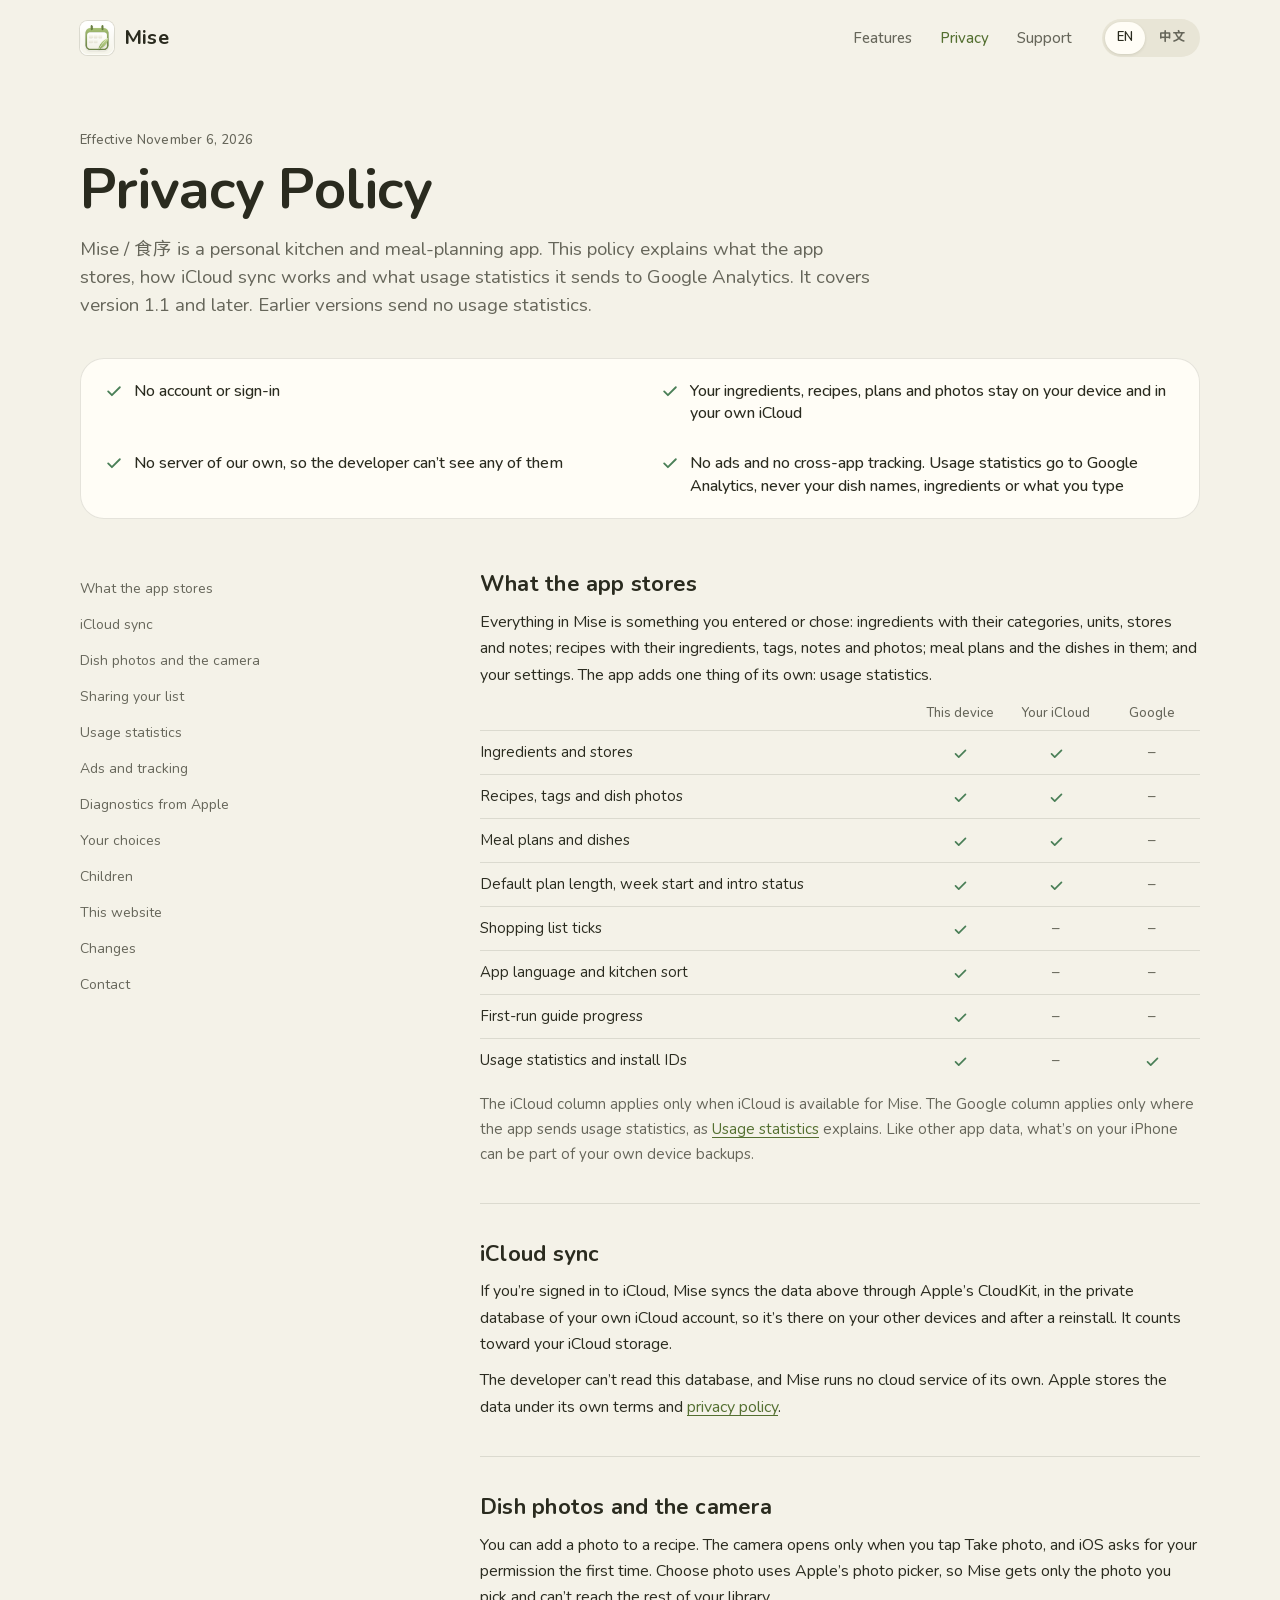
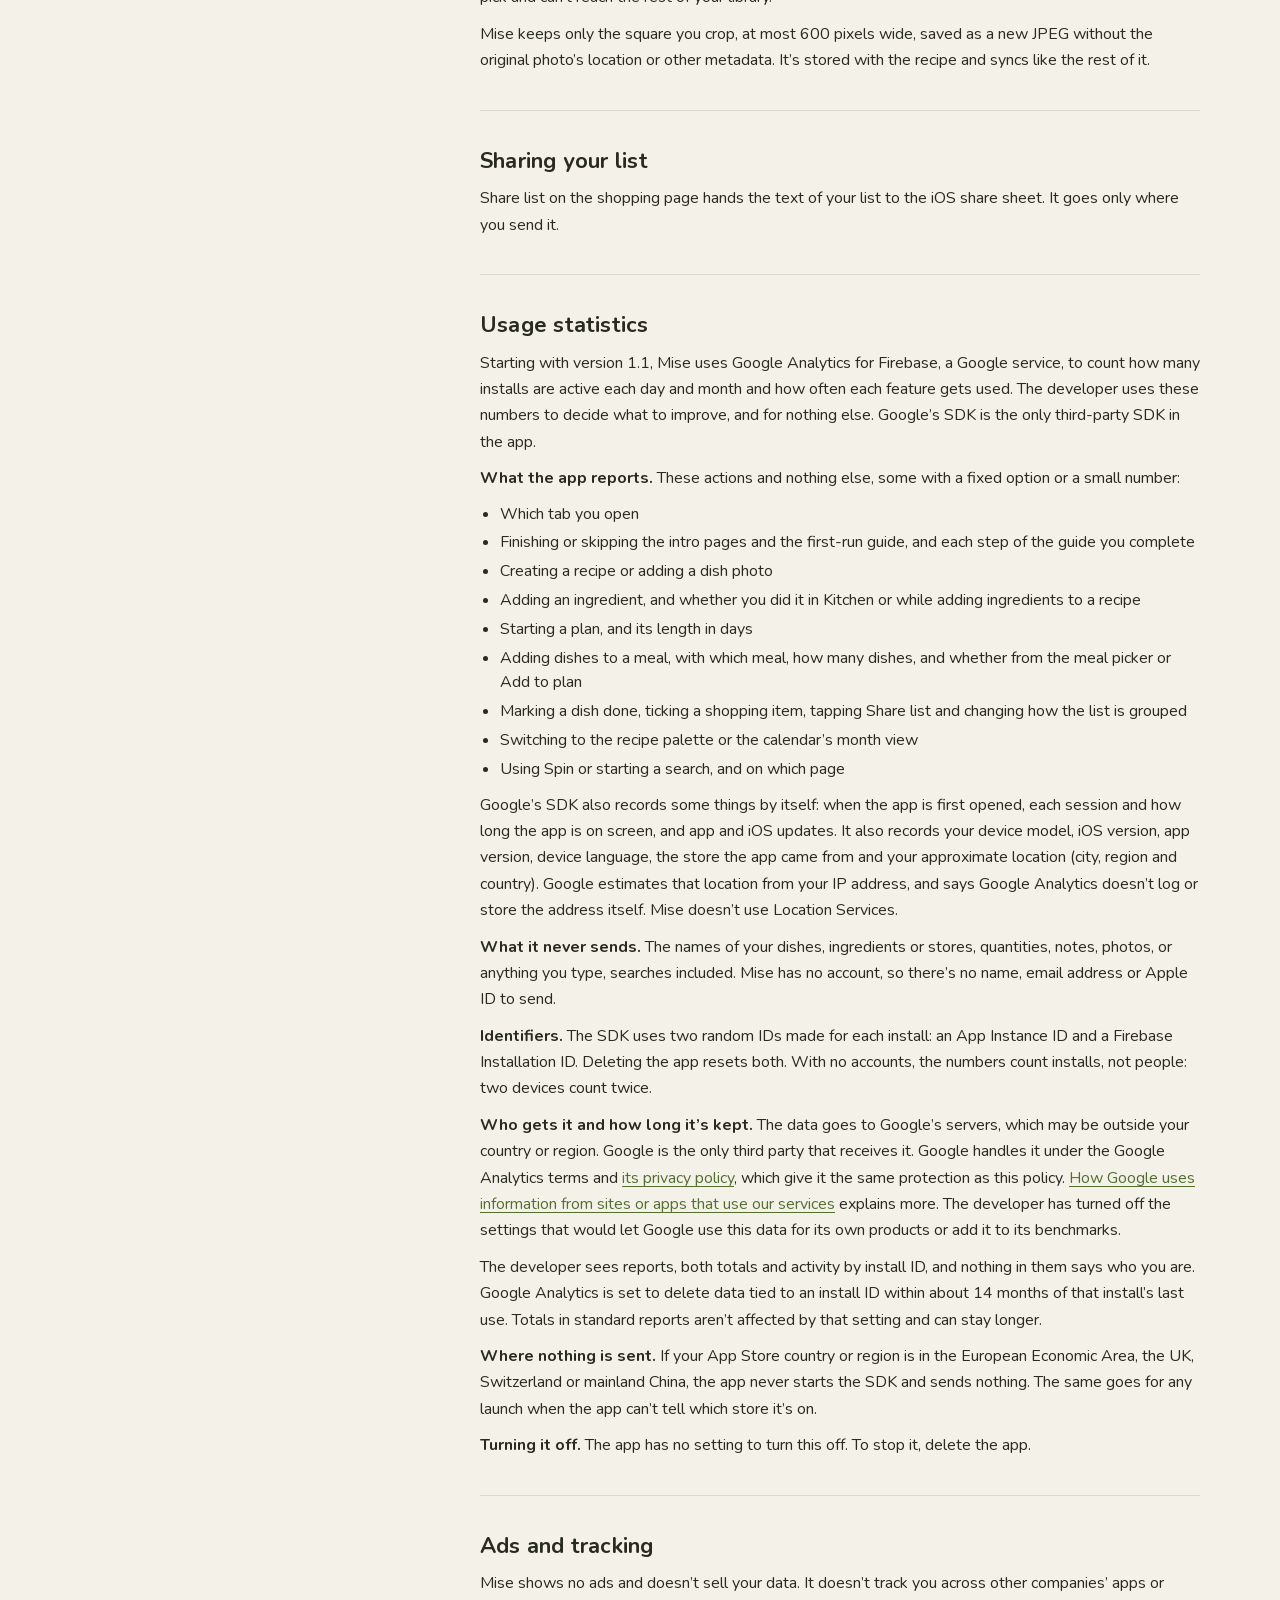
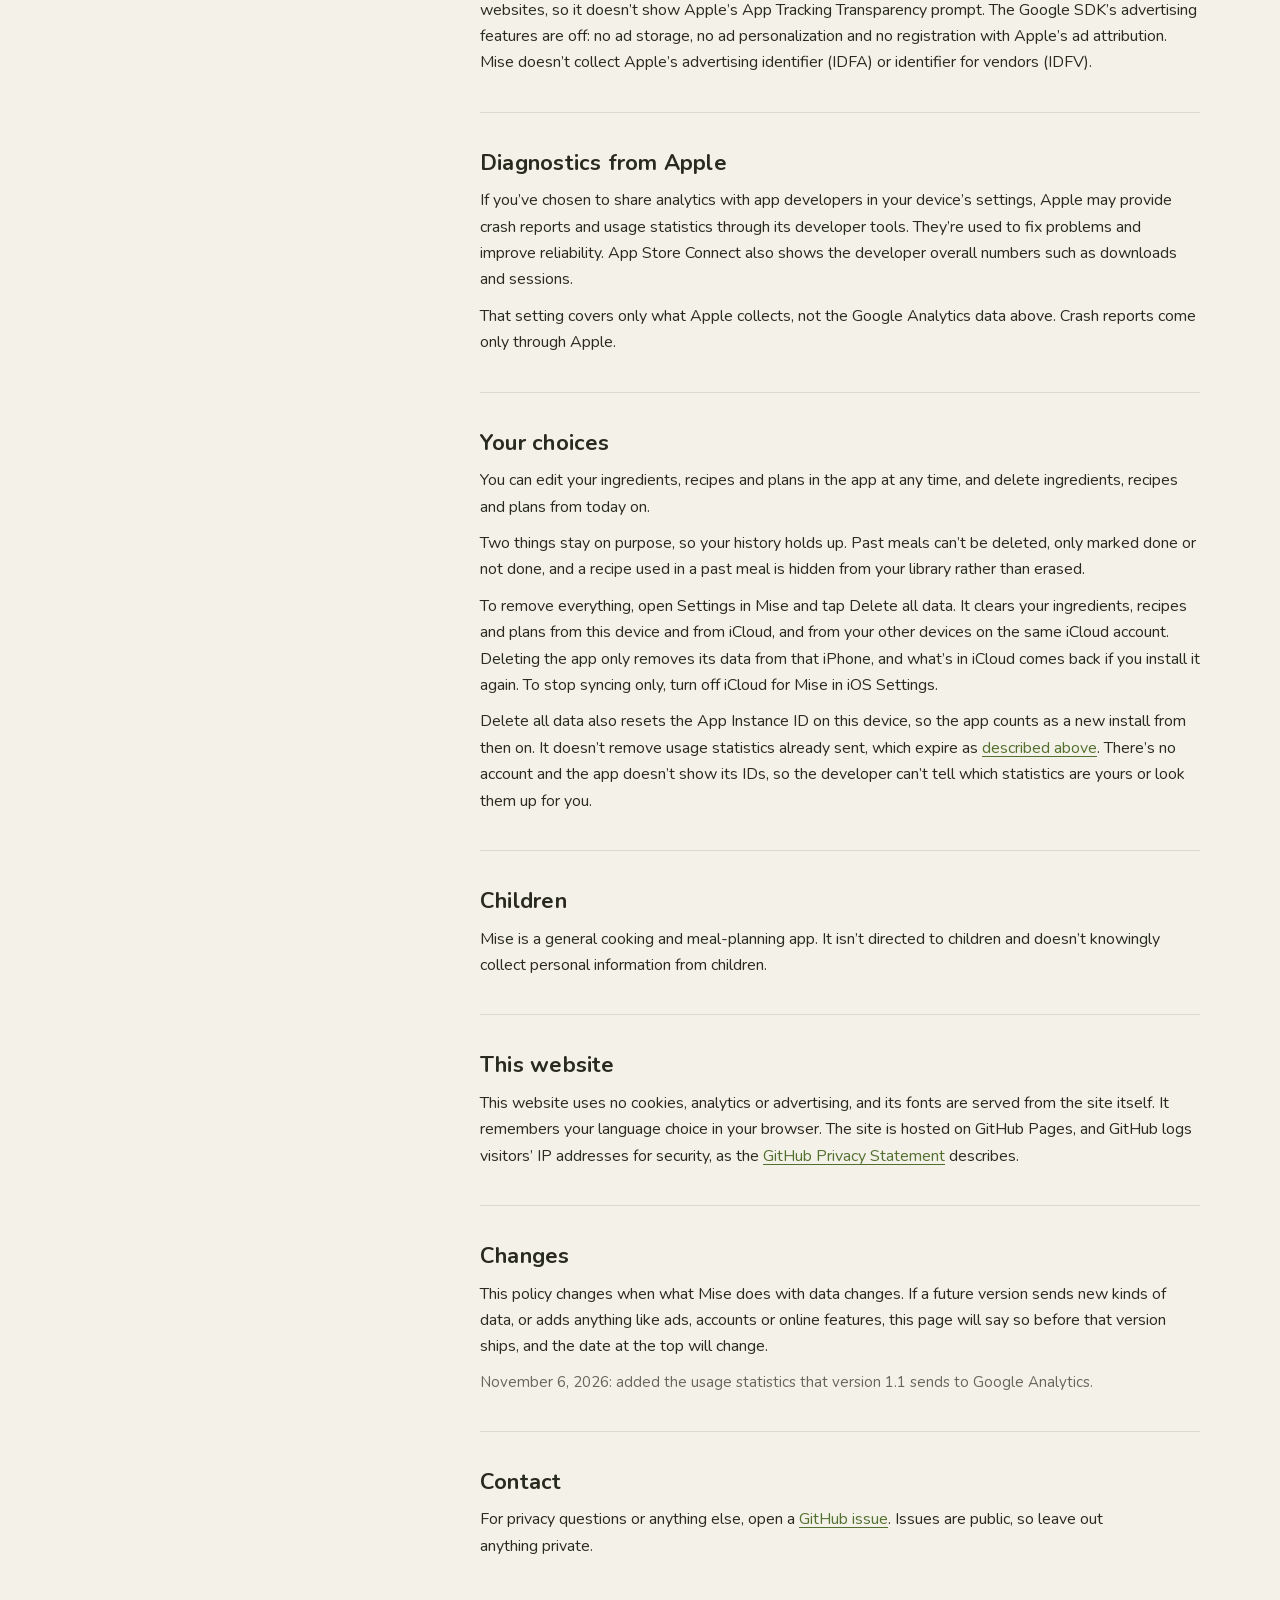
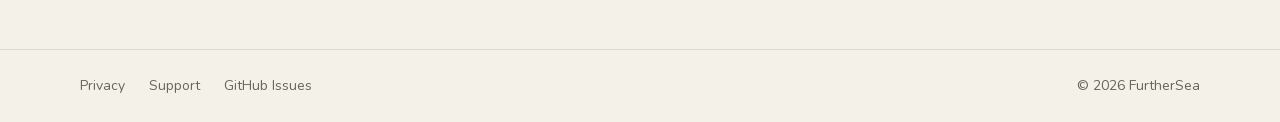
==== commit 8d18176f: "Say what the app sends to Google Analytics Version 1.1 adds usage statistics through Google Analytic" ====
--- a/privacy/index.html
+++ b/privacy/index.html
@@ -4,7 +4,7 @@
 <meta charset="utf-8">
 <meta name="viewport" content="width=device-width, initial-scale=1">
 <title>Privacy Policy · Mise</title>
-<meta name="description" content="What Mise stores, how iCloud sync works and what the developer doesn’t collect.">
+<meta name="description" content="What Mise stores, how iCloud sync works and what usage statistics it sends to Google Analytics.">
 <link rel="canonical" href="https://furthersea.org/mise-homepage/privacy/">
 <link rel="alternate" hreflang="en" href="https://furthersea.org/mise-homepage/privacy/">
 <link rel="alternate" hreflang="zh-Hans" href="https://furthersea.org/mise-homepage/zh/privacy/">
@@ -14,7 +14,7 @@
 <meta property="og:type" content="article">
 <meta property="og:site_name" content="Mise">
 <meta property="og:title" content="Mise privacy policy">
-<meta property="og:description" content="What Mise stores, how iCloud sync works and what the developer doesn’t collect.">
+<meta property="og:description" content="What Mise stores, how iCloud sync works and what usage statistics it sends to Google Analytics.">
 <meta property="og:url" content="https://furthersea.org/mise-homepage/privacy/">
 <meta property="og:image" content="https://furthersea.org/mise-homepage/assets/og-en.png">
 <meta property="og:locale" content="en_US">
@@ -37,13 +37,13 @@
 <div class="doc-head">
   <span class="eyebrow">Effective November 6, 2026</span>
   <h1>Privacy Policy</h1>
-  <p>Mise / 食序 is a personal kitchen and meal-planning app. This policy explains what the app stores, how iCloud sync works and what the developer doesn’t collect. It describes the app as it is today.</p>
+  <p>Mise / 食序 is a personal kitchen and meal-planning app. This policy explains what the app stores, how iCloud sync works and what usage statistics it sends to Google Analytics. It covers version 1.1 and later. Earlier versions send no usage statistics.</p>
 </div>
 <ul class="short" aria-label="The short version">
   <li><svg class="i" viewBox="0 0 24 24" aria-hidden="true"><path d="M5 12.5l4.5 4.5L19 7.5"/></svg>No account or sign-in</li>
-  <li><svg class="i" viewBox="0 0 24 24" aria-hidden="true"><path d="M5 12.5l4.5 4.5L19 7.5"/></svg>Your data stays on your device and in your own iCloud</li>
-  <li><svg class="i" viewBox="0 0 24 24" aria-hidden="true"><path d="M5 12.5l4.5 4.5L19 7.5"/></svg>No server of our own, so the developer can’t see your data</li>
-  <li><svg class="i" viewBox="0 0 24 24" aria-hidden="true"><path d="M5 12.5l4.5 4.5L19 7.5"/></svg>No ads, analytics or trackers in the app</li>
+  <li><svg class="i" viewBox="0 0 24 24" aria-hidden="true"><path d="M5 12.5l4.5 4.5L19 7.5"/></svg>Your ingredients, recipes, plans and photos stay on your device and in your own iCloud</li>
+  <li><svg class="i" viewBox="0 0 24 24" aria-hidden="true"><path d="M5 12.5l4.5 4.5L19 7.5"/></svg>No server of our own, so the developer can’t see any of them</li>
+  <li><svg class="i" viewBox="0 0 24 24" aria-hidden="true"><path d="M5 12.5l4.5 4.5L19 7.5"/></svg>No ads and no cross-app tracking. Usage statistics go to Google Analytics, never your dish names, ingredients or what you type</li>
 </ul>
 
 <div class="doc">
@@ -52,7 +52,8 @@
   <a href="#icloud">iCloud sync</a>
   <a href="#photos">Dish photos and the camera</a>
   <a href="#sharing">Sharing your list</a>
-  <a href="#tracking">Ads, analytics and tracking</a>
+  <a href="#usage">Usage statistics</a>
+  <a href="#tracking">Ads and tracking</a>
   <a href="#diagnostics">Diagnostics from Apple</a>
   <a href="#choices">Your choices</a>
   <a href="#children">Children</a>
@@ -63,20 +64,21 @@
 <article class="prose">
 <section>
   <h2 id="stores">What the app stores</h2>
-  <p>Everything in Mise is something you entered or chose: ingredients with their categories, units, stores and notes; recipes with their ingredients, tags, notes and photos; meal plans and the dishes in them; and your settings.</p>
+  <p>Everything in Mise is something you entered or chose: ingredients with their categories, units, stores and notes; recipes with their ingredients, tags, notes and photos; meal plans and the dishes in them; and your settings. The app adds one thing of its own: usage statistics.</p>
   <table class="where">
-    <thead><tr><th scope="col"><span class="vh">Data</span></th><th scope="col">This device</th><th scope="col">Your iCloud</th></tr></thead>
+    <thead><tr><th scope="col"><span class="vh">Data</span></th><th scope="col">This device</th><th scope="col">Your iCloud</th><th scope="col">Google</th></tr></thead>
     <tbody>
-      <tr><td>Ingredients and stores</td><td><svg class="i" viewBox="0 0 24 24" role="img" aria-label="Yes"><path d="M5 12.5l4.5 4.5L19 7.5"/></svg></td><td><svg class="i" viewBox="0 0 24 24" role="img" aria-label="Yes"><path d="M5 12.5l4.5 4.5L19 7.5"/></svg></td></tr>
-      <tr><td>Recipes, tags and dish photos</td><td><svg class="i" viewBox="0 0 24 24" role="img" aria-label="Yes"><path d="M5 12.5l4.5 4.5L19 7.5"/></svg></td><td><svg class="i" viewBox="0 0 24 24" role="img" aria-label="Yes"><path d="M5 12.5l4.5 4.5L19 7.5"/></svg></td></tr>
-      <tr><td>Meal plans and dishes</td><td><svg class="i" viewBox="0 0 24 24" role="img" aria-label="Yes"><path d="M5 12.5l4.5 4.5L19 7.5"/></svg></td><td><svg class="i" viewBox="0 0 24 24" role="img" aria-label="Yes"><path d="M5 12.5l4.5 4.5L19 7.5"/></svg></td></tr>
-      <tr><td>Default plan length, week start and intro status</td><td><svg class="i" viewBox="0 0 24 24" role="img" aria-label="Yes"><path d="M5 12.5l4.5 4.5L19 7.5"/></svg></td><td><svg class="i" viewBox="0 0 24 24" role="img" aria-label="Yes"><path d="M5 12.5l4.5 4.5L19 7.5"/></svg></td></tr>
-      <tr><td>Shopping list ticks</td><td><svg class="i" viewBox="0 0 24 24" role="img" aria-label="Yes"><path d="M5 12.5l4.5 4.5L19 7.5"/></svg></td><td class="no"><span aria-hidden="true">–</span><span class="vh">No</span></td></tr>
-      <tr><td>App language and kitchen sort</td><td><svg class="i" viewBox="0 0 24 24" role="img" aria-label="Yes"><path d="M5 12.5l4.5 4.5L19 7.5"/></svg></td><td class="no"><span aria-hidden="true">–</span><span class="vh">No</span></td></tr>
-      <tr><td>First-run guide progress</td><td><svg class="i" viewBox="0 0 24 24" role="img" aria-label="Yes"><path d="M5 12.5l4.5 4.5L19 7.5"/></svg></td><td class="no"><span aria-hidden="true">–</span><span class="vh">No</span></td></tr>
+      <tr><td>Ingredients and stores</td><td><svg class="i" viewBox="0 0 24 24" role="img" aria-label="Yes"><path d="M5 12.5l4.5 4.5L19 7.5"/></svg></td><td><svg class="i" viewBox="0 0 24 24" role="img" aria-label="Yes"><path d="M5 12.5l4.5 4.5L19 7.5"/></svg></td><td class="no"><span aria-hidden="true">–</span><span class="vh">No</span></td></tr>
+      <tr><td>Recipes, tags and dish photos</td><td><svg class="i" viewBox="0 0 24 24" role="img" aria-label="Yes"><path d="M5 12.5l4.5 4.5L19 7.5"/></svg></td><td><svg class="i" viewBox="0 0 24 24" role="img" aria-label="Yes"><path d="M5 12.5l4.5 4.5L19 7.5"/></svg></td><td class="no"><span aria-hidden="true">–</span><span class="vh">No</span></td></tr>
+      <tr><td>Meal plans and dishes</td><td><svg class="i" viewBox="0 0 24 24" role="img" aria-label="Yes"><path d="M5 12.5l4.5 4.5L19 7.5"/></svg></td><td><svg class="i" viewBox="0 0 24 24" role="img" aria-label="Yes"><path d="M5 12.5l4.5 4.5L19 7.5"/></svg></td><td class="no"><span aria-hidden="true">–</span><span class="vh">No</span></td></tr>
+      <tr><td>Default plan length, week start and intro status</td><td><svg class="i" viewBox="0 0 24 24" role="img" aria-label="Yes"><path d="M5 12.5l4.5 4.5L19 7.5"/></svg></td><td><svg class="i" viewBox="0 0 24 24" role="img" aria-label="Yes"><path d="M5 12.5l4.5 4.5L19 7.5"/></svg></td><td class="no"><span aria-hidden="true">–</span><span class="vh">No</span></td></tr>
+      <tr><td>Shopping list ticks</td><td><svg class="i" viewBox="0 0 24 24" role="img" aria-label="Yes"><path d="M5 12.5l4.5 4.5L19 7.5"/></svg></td><td class="no"><span aria-hidden="true">–</span><span class="vh">No</span></td><td class="no"><span aria-hidden="true">–</span><span class="vh">No</span></td></tr>
+      <tr><td>App language and kitchen sort</td><td><svg class="i" viewBox="0 0 24 24" role="img" aria-label="Yes"><path d="M5 12.5l4.5 4.5L19 7.5"/></svg></td><td class="no"><span aria-hidden="true">–</span><span class="vh">No</span></td><td class="no"><span aria-hidden="true">–</span><span class="vh">No</span></td></tr>
+      <tr><td>First-run guide progress</td><td><svg class="i" viewBox="0 0 24 24" role="img" aria-label="Yes"><path d="M5 12.5l4.5 4.5L19 7.5"/></svg></td><td class="no"><span aria-hidden="true">–</span><span class="vh">No</span></td><td class="no"><span aria-hidden="true">–</span><span class="vh">No</span></td></tr>
+      <tr><td>Usage statistics and install IDs</td><td><svg class="i" viewBox="0 0 24 24" role="img" aria-label="Yes"><path d="M5 12.5l4.5 4.5L19 7.5"/></svg></td><td class="no"><span aria-hidden="true">–</span><span class="vh">No</span></td><td><svg class="i" viewBox="0 0 24 24" role="img" aria-label="Yes"><path d="M5 12.5l4.5 4.5L19 7.5"/></svg></td></tr>
     </tbody>
   </table>
-  <p class="dim">The iCloud column applies only when iCloud is available for Mise. Like other app data, what’s on your iPhone can be part of your own device backups.</p>
+  <p class="dim">The iCloud column applies only when iCloud is available for Mise. The Google column applies only where the app sends usage statistics, as <a href="#usage">Usage statistics</a> explains. Like other app data, what’s on your iPhone can be part of your own device backups.</p>
 </section>
 <section>
   <h2 id="icloud">iCloud sync</h2>
@@ -93,18 +95,43 @@
   <p>Share list on the shopping page hands the text of your list to the iOS share sheet. It goes only where you send it.</p>
 </section>
 <section>
-  <h2 id="tracking">Ads, analytics and tracking</h2>
-  <p>Mise shows no ads, doesn’t sell your data and doesn’t track you. The app contains no third-party SDKs and no analytics or advertising code, and it doesn’t share what you enter with anyone.</p>
+  <h2 id="usage">Usage statistics</h2>
+  <p>Starting with version 1.1, Mise uses Google Analytics for Firebase, a Google service, to count how many installs are active each day and month and how often each feature gets used. The developer uses these numbers to decide what to improve, and for nothing else. Google’s SDK is the only third-party SDK in the app.</p>
+  <p><b>What the app reports.</b> These actions and nothing else, some with a fixed option or a small number:</p>
+  <ul>
+    <li>Which tab you open</li>
+    <li>Finishing or skipping the intro pages and the first-run guide, and each step of the guide you complete</li>
+    <li>Creating a recipe or adding a dish photo</li>
+    <li>Adding an ingredient, and whether you did it in Kitchen or while adding ingredients to a recipe</li>
+    <li>Starting a plan, and its length in days</li>
+    <li>Adding dishes to a meal, with which meal, how many dishes, and whether from the meal picker or Add to plan</li>
+    <li>Marking a dish done, ticking a shopping item, tapping Share list and changing how the list is grouped</li>
+    <li>Switching to the recipe palette or the calendar’s month view</li>
+    <li>Using Spin or starting a search, and on which page</li>
+  </ul>
+  <p>Google’s SDK also records some things by itself: when the app is first opened, each session and how long the app is on screen, and app and iOS updates. It also records your device model, iOS version, app version, device language, the store the app came from and your approximate location (city, region and country). Google estimates that location from your IP address, and says Google Analytics doesn’t log or store the address itself. Mise doesn’t use Location Services.</p>
+  <p><b>What it never sends.</b> The names of your dishes, ingredients or stores, quantities, notes, photos, or anything you type, searches included. Mise has no account, so there’s no name, email address or Apple ID to send.</p>
+  <p><b>Identifiers.</b> The SDK uses two random IDs made for each install: an App Instance ID and a Firebase Installation ID. Deleting the app resets both. With no accounts, the numbers count installs, not people: two devices count twice.</p>
+  <p><b>Who gets it and how long it’s kept.</b> The data goes to Google’s servers, which may be outside your country or region. Google is the only third party that receives it. Google handles it under the Google Analytics terms and <a href="https://policies.google.com/privacy">its privacy policy</a>, which give it the same protection as this policy. <a href="https://policies.google.com/technologies/partner-sites">How Google uses information from sites or apps that use our services</a> explains more. The developer has turned off the settings that would let Google use this data for its own products or add it to its benchmarks.</p>
+  <p>The developer sees reports, both totals and activity by install ID, and nothing in them says who you are. Google Analytics is set to delete data tied to an install ID within about 14 months of that install’s last use. Totals in standard reports aren’t affected by that setting and can stay longer.</p>
+  <p><b>Where nothing is sent.</b> If your App Store country or region is in the European Economic Area, the UK, Switzerland or mainland China, the app never starts the SDK and sends nothing. The same goes for any launch when the app can’t tell which store it’s on.</p>
+  <p><b>Turning it off.</b> The app has no setting to turn this off. To stop it, delete the app.</p>
+</section>
+<section>
+  <h2 id="tracking">Ads and tracking</h2>
+  <p>Mise shows no ads and doesn’t sell your data. It doesn’t track you across other companies’ apps or websites, so it doesn’t show Apple’s App Tracking Transparency prompt. The Google SDK’s advertising features are off: no ad storage, no ad personalization and no registration with Apple’s ad attribution. Mise doesn’t collect Apple’s advertising identifier (IDFA) or identifier for vendors (IDFV).</p>
 </section>
 <section>
   <h2 id="diagnostics">Diagnostics from Apple</h2>
   <p>If you’ve chosen to share analytics with app developers in your device’s settings, Apple may provide crash reports and usage statistics through its developer tools. They’re used to fix problems and improve reliability. App Store Connect also shows the developer overall numbers such as downloads and sessions.</p>
+  <p>That setting covers only what Apple collects, not the Google Analytics data above. Crash reports come only through Apple.</p>
 </section>
 <section>
   <h2 id="choices">Your choices</h2>
   <p>You can edit your ingredients, recipes and plans in the app at any time, and delete ingredients, recipes and plans from today on.</p>
   <p>Two things stay on purpose, so your history holds up. Past meals can’t be deleted, only marked done or not done, and a recipe used in a past meal is hidden from your library rather than erased.</p>
   <p>To remove everything, open Settings in Mise and tap Delete all data. It clears your ingredients, recipes and plans from this device and from iCloud, and from your other devices on the same iCloud account. Deleting the app only removes its data from that iPhone, and what’s in iCloud comes back if you install it again. To stop syncing only, turn off iCloud for Mise in iOS Settings.</p>
+  <p>Delete all data also resets the App Instance ID on this device, so the app counts as a new install from then on. It doesn’t remove usage statistics already sent, which expire as <a href="#usage">described above</a>. There’s no account and the app doesn’t show its IDs, so the developer can’t tell which statistics are yours or look them up for you.</p>
 </section>
 <section>
   <h2 id="children">Children</h2>
@@ -116,7 +143,8 @@
 </section>
 <section>
   <h2 id="changes">Changes</h2>
-  <p>This policy changes when what Mise does with data changes. If a future version adds anything like analytics, ads, accounts or online features, this page will say so before that version ships, and the date at the top will change.</p>
+  <p>This policy changes when what Mise does with data changes. If a future version sends new kinds of data, or adds anything like ads, accounts or online features, this page will say so before that version ships, and the date at the top will change.</p>
+  <p class="dim">November 6, 2026: added the usage statistics that version 1.1 sends to Google Analytics.</p>
 </section>
 <section>
   <h2 id="contact">Contact</h2>
--- a/assets/site.css
+++ b/assets/site.css
@@ -310,6 +310,8 @@
 .prose p { margin-top: 10px; font-size: 16px; line-height: 1.65; text-wrap: pretty; }
 .prose p.dim { color: var(--ink2); font-size: 15px; }
 .prose a { color: var(--pri); text-decoration: underline; text-decoration-thickness: 1px; text-underline-offset: 3px; }
+.prose ul { margin-top: 10px; padding-left: 20px; list-style: disc; display: grid; gap: 4px; }
+.prose li { font-size: 16px; line-height: 1.55; }
 .steps { margin-top: 12px; display: grid; gap: 8px; }
 .steps li { display: grid; grid-template-columns: 26px minmax(0, 1fr); gap: 6px; font-size: 16px; line-height: 1.5; }
 .steps .n { font-family: var(--f-num); font-weight: 600; color: var(--pri); }
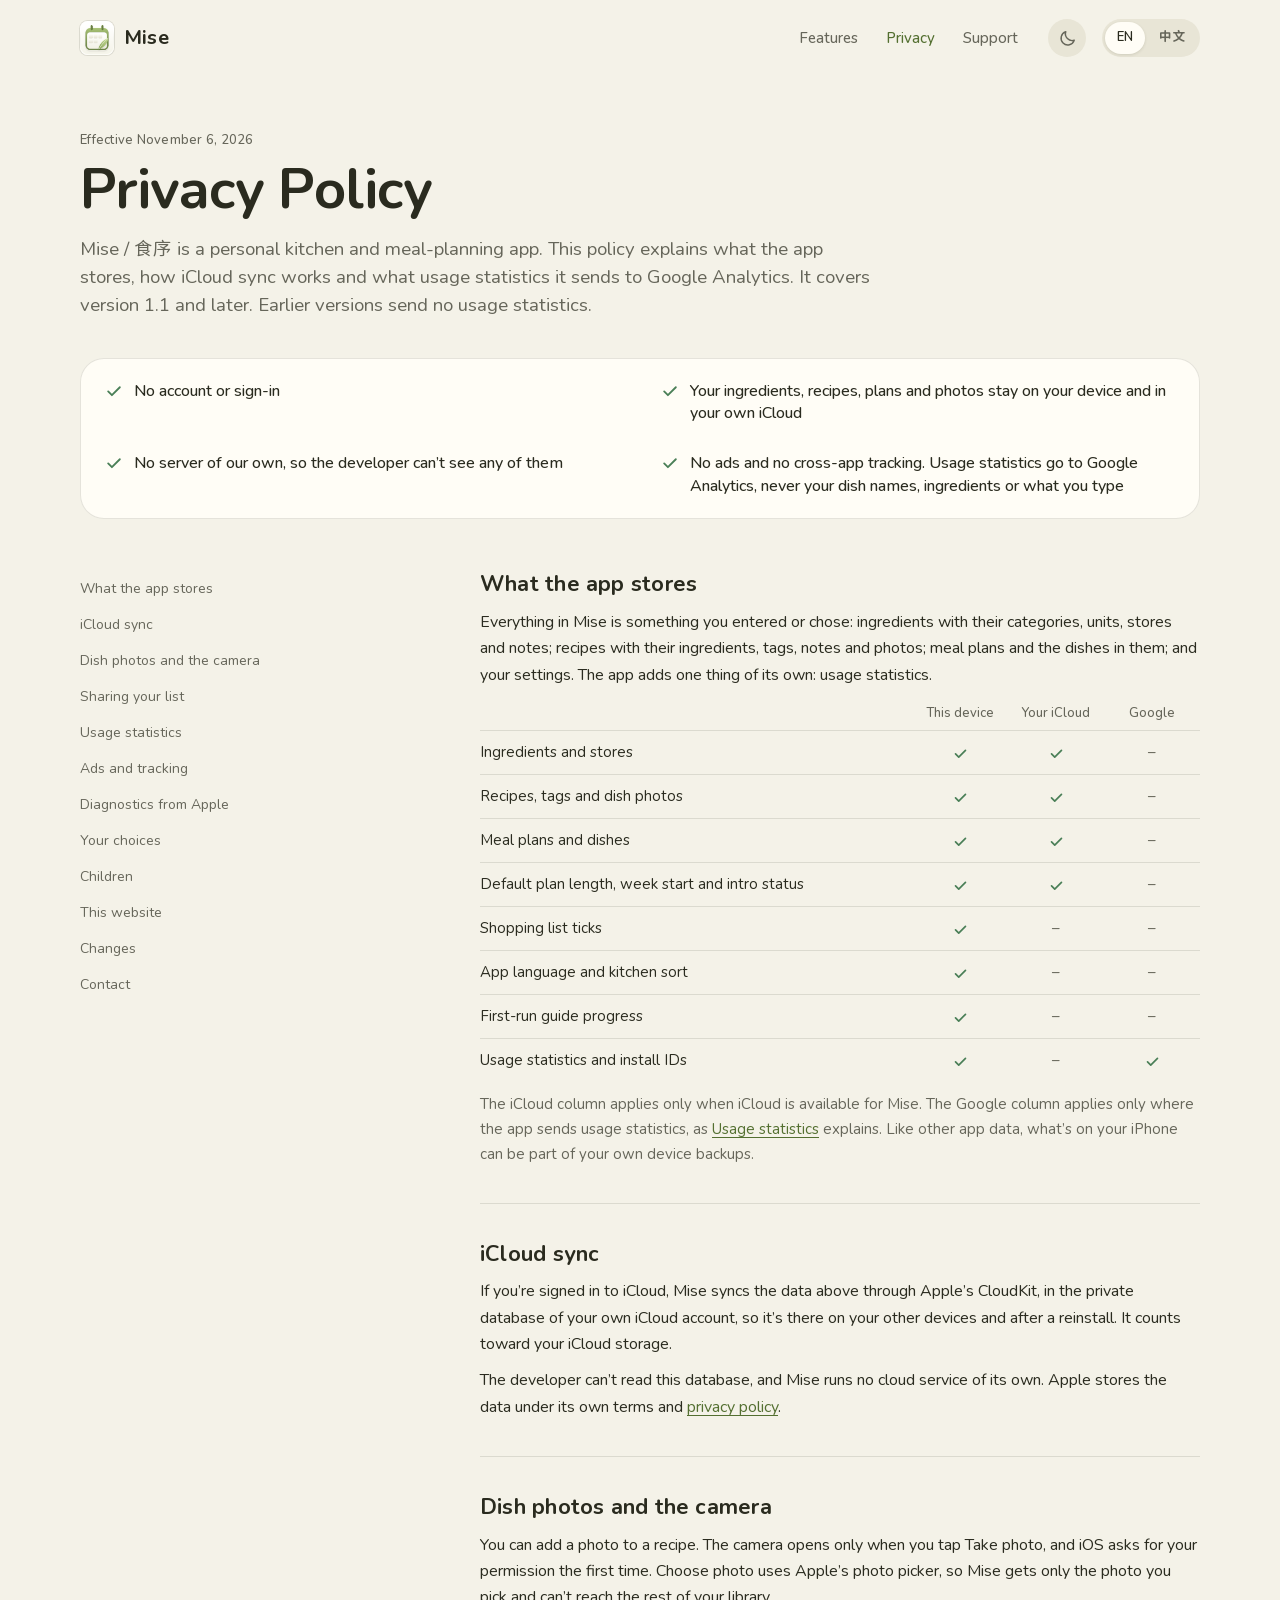
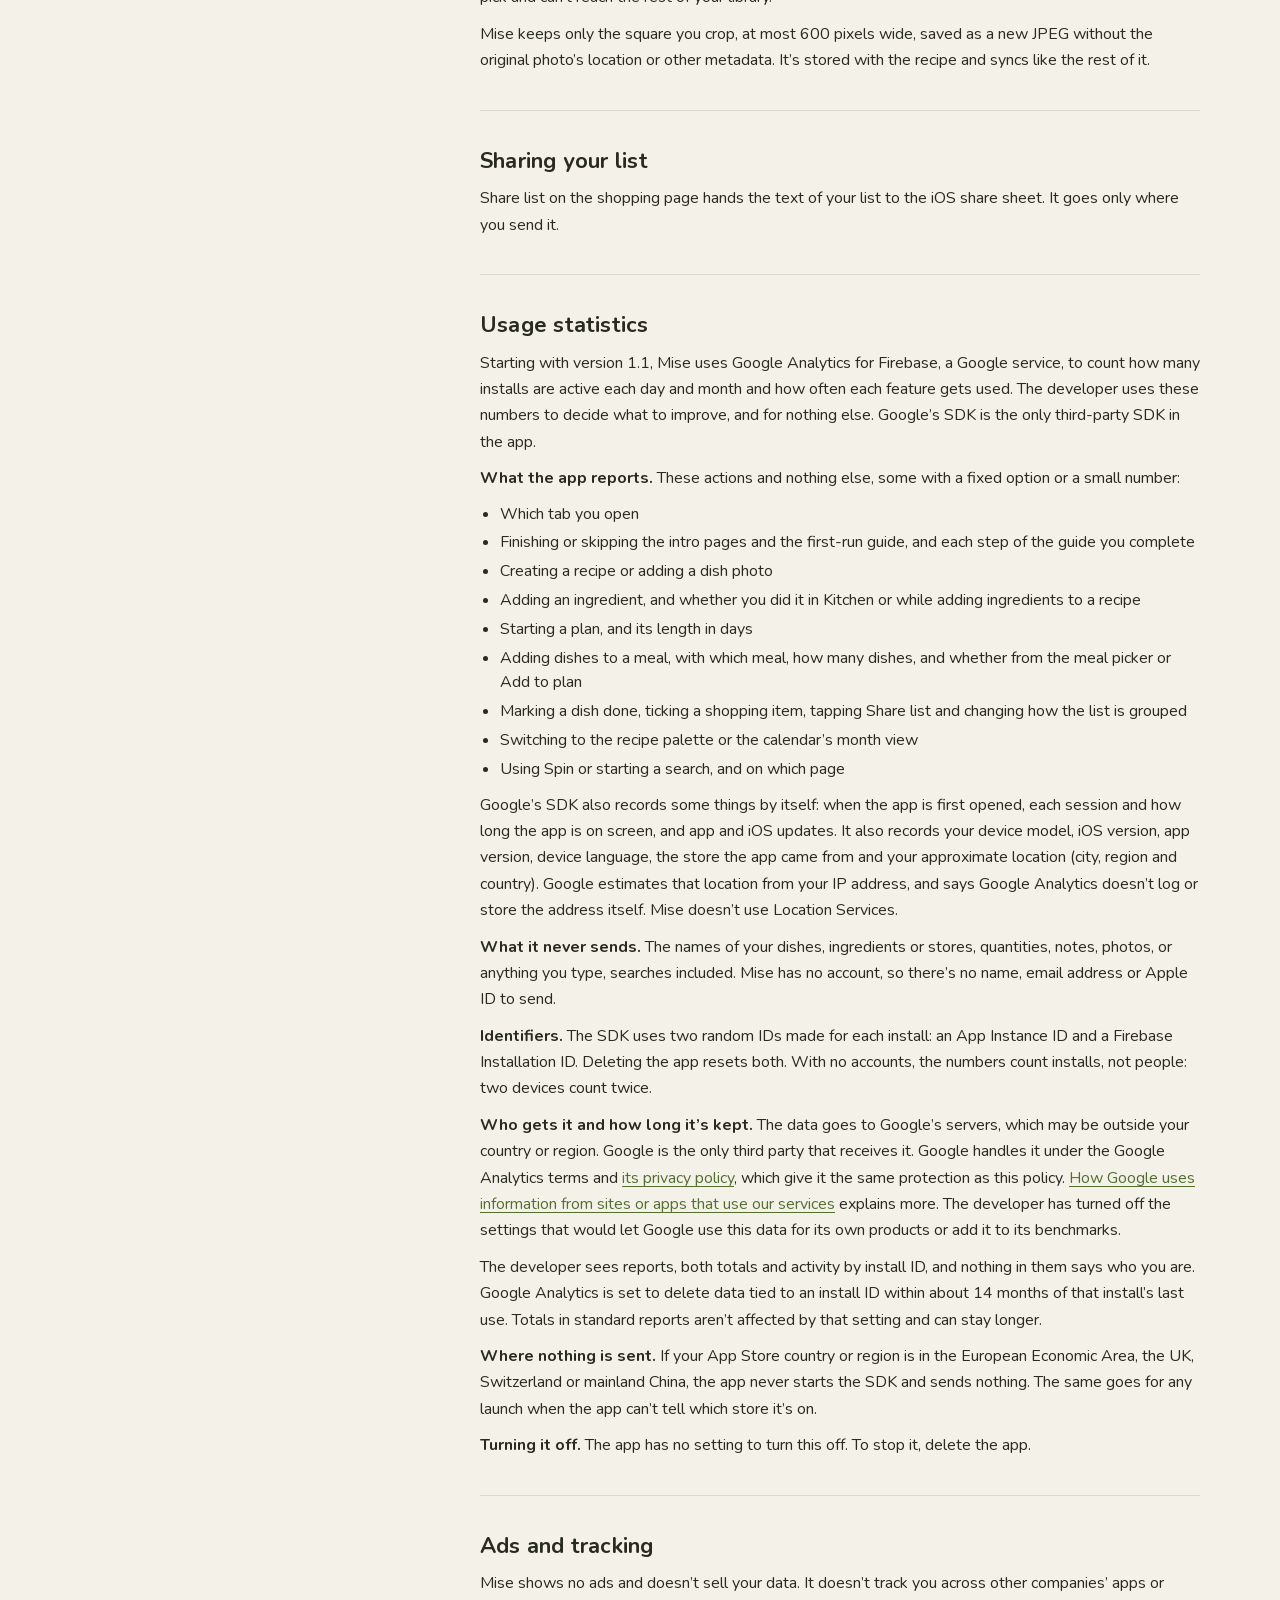
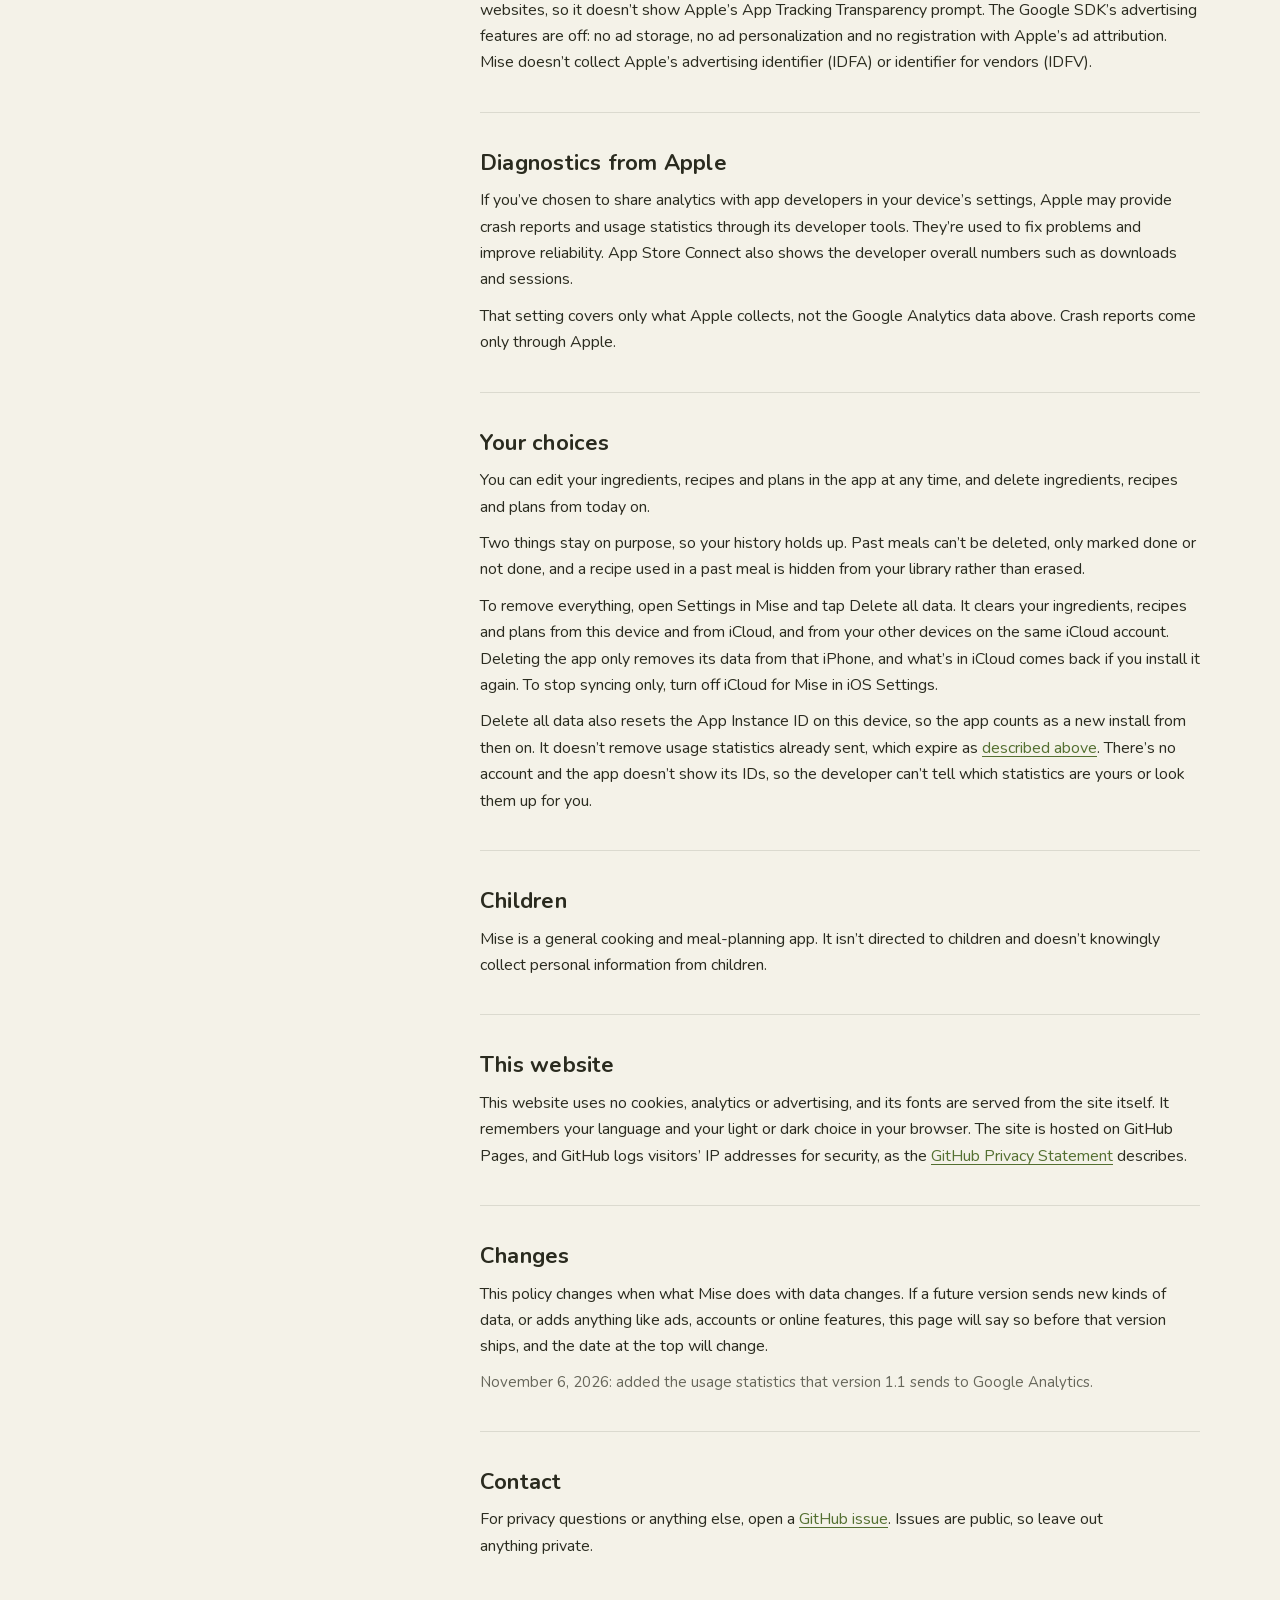
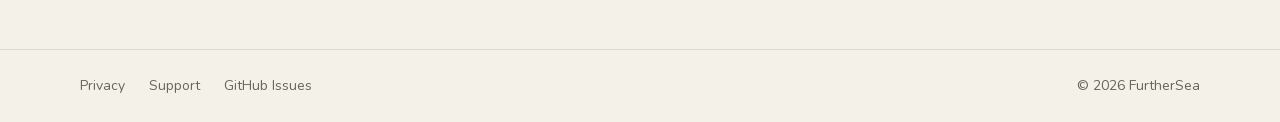
==== commit d74875f8: "Add a light and dark button The site only followed the system. A round button beside the language sw" ====
--- a/privacy/index.html
+++ b/privacy/index.html
@@ -22,14 +22,17 @@
 <link rel="icon" href="../assets/icon/favicon-64.png" sizes="64x64" type="image/png">
 <link rel="apple-touch-icon" href="../assets/icon/apple-touch-icon.png">
 <script>try{if(localStorage.getItem("mise.lang")==="zh")location.replace("../zh/privacy/"+location.hash)}catch(e){}</script>
+<script>try{var t=localStorage.getItem("mise.theme");if(t==="light"||t==="dark")document.documentElement.dataset.theme=t}catch(e){}</script>
 <link rel="stylesheet" href="../assets/site.css">
+<noscript><style>.theme { display: none; }</style></noscript>
 </head>
 <body>
 <div class="site">
 
 <header class="wrap top">
-  <a class="brand" href="../"><picture><source srcset="../assets/icon/icon-dark-256.png" media="(prefers-color-scheme: dark)"><img class="app-icon" src="../assets/icon/icon-256.png" alt="" width="34" height="34"></picture><span>Mise</span></a>
+  <a class="brand" href="../"><img class="app-icon icon-l" src="../assets/icon/icon-256.png" alt="" width="34" height="34" loading="lazy"><img class="app-icon icon-d" src="../assets/icon/icon-dark-256.png" alt="" width="34" height="34" loading="lazy"><span>Mise</span></a>
   <nav class="nav" aria-label="Main"><a href="../#features">Features</a><a href="./" aria-current="page">Privacy</a><a href="../support/">Support</a></nav>
+  <button class="theme" type="button" aria-label="Dark mode" aria-pressed="false" title="Dark mode"><svg class="i moon" viewBox="0 0 24 24" aria-hidden="true"><path d="M20.5 14.2A8.5 8.5 0 0 1 9.8 3.5a8.5 8.5 0 1 0 10.7 10.7Z"/></svg><svg class="i sun" viewBox="0 0 24 24" aria-hidden="true"><circle cx="12" cy="12" r="4"/><path d="M12 3v2M12 19v2M5.6 5.6 7 7M17 17l1.4 1.4M3 12h2M19 12h2M5.6 18.4 7 17M17 7l1.4-1.4"/></svg></button>
   <div class="seg lang" role="group" aria-label="Language"><a class="on" href="./" aria-current="true" data-lang="en">EN</a><a href="../zh/privacy/" lang="zh-Hans" hreflang="zh-Hans" data-lang="zh">中文</a></div>
 </header>
 
@@ -139,7 +142,7 @@
 </section>
 <section>
   <h2 id="website">This website</h2>
-  <p>This website uses no cookies, analytics or advertising, and its fonts are served from the site itself. It remembers your language choice in your browser. The site is hosted on GitHub Pages, and GitHub logs visitors’ IP addresses for security, as the <a href="https://docs.github.com/en/site-policy/privacy-policies/github-general-privacy-statement">GitHub Privacy Statement</a> describes.</p>
+  <p>This website uses no cookies, analytics or advertising, and its fonts are served from the site itself. It remembers your language and your light or dark choice in your browser. The site is hosted on GitHub Pages, and GitHub logs visitors’ IP addresses for security, as the <a href="https://docs.github.com/en/site-policy/privacy-policies/github-general-privacy-statement">GitHub Privacy Statement</a> describes.</p>
 </section>
 <section>
   <h2 id="changes">Changes</h2>
--- a/assets/site.css
+++ b/assets/site.css
@@ -38,9 +38,11 @@
   --c-season: #5E4A86;
   --f: "Resource Han Rounded", "SF Pro Rounded", ui-rounded, "Nunito", "PingFang SC", "Noto Sans SC", sans-serif;
   --f-num: "SF Pro Rounded", ui-rounded, "Nunito", "PingFang SC", sans-serif;
+  --only-light: block;
+  --only-dark: none;
 }
 @media (prefers-color-scheme: dark) {
-  :root {
+  :root:not([data-theme="light"]) {
     --bg: #13140E;
     --bg2: #24261B;
     --card: #1B1C14;
@@ -60,8 +62,36 @@
     --c-protein: #E68CA2;
     --c-pantry: #D8A65E;
     --c-season: #AC9BDC;
+    --only-light: none;
+    --only-dark: block;
   }
 }
+/* The same colors for a visitor who pressed the button, whatever the system shows. */
+:root[data-theme="dark"] {
+  color-scheme: dark;
+  --bg: #13140E;
+  --bg2: #24261B;
+  --card: #1B1C14;
+  --ink: #EEEEDF;
+  --ink2: #ABAB98;
+  --line: rgba(238, 238, 223, 0.12);
+  --line2: rgba(238, 238, 223, 0.24);
+  --pri: #A9C77F;
+  --pri-fill: #5F7F37;
+  --pri-soft: rgba(169, 199, 127, 0.16);
+  --on-c: #13140E;
+  --ok: #7FA86A;
+  --warn: #E5AE62;
+  --shadow: rgba(0, 0, 0, 0.45);
+  --panel-shadow: rgba(0, 0, 0, 0.45);
+  --c-produce: #8DBA74;
+  --c-protein: #E68CA2;
+  --c-pantry: #D8A65E;
+  --c-season: #AC9BDC;
+  --only-light: none;
+  --only-dark: block;
+}
+:root[data-theme="light"] { color-scheme: light; }
 
 html { background: var(--bg); -webkit-text-size-adjust: 100%; text-size-adjust: 100%; scroll-behavior: smooth; }
 body { margin: 0; }
@@ -129,11 +159,19 @@
 .top { display: flex; align-items: center; gap: 8px; padding-top: 16px; padding-bottom: 16px; }
 .brand { display: inline-flex; align-items: center; gap: 10px; height: 44px; margin-right: auto; font-size: 20px; font-weight: 700; letter-spacing: 0.01em; }
 .app-icon { border-radius: 22.37%; box-shadow: 0 0 0 1px var(--line); }
+.icon-l { display: var(--only-light); }
+.icon-d { display: var(--only-dark); }
 .nav { display: flex; align-items: center; }
 .nav a { height: 44px; padding: 0 14px; display: inline-flex; align-items: center; font-size: 15px; font-weight: 500; color: var(--ink2); }
 .nav a:hover { color: var(--ink); }
 .nav a[aria-current="page"] { color: var(--pri); }
 .lang { margin-left: 8px; }
+.theme { position: relative; flex: none; display: inline-flex; align-items: center; justify-content: center; width: 38px; height: 38px; margin-left: 8px; border-radius: 19px; background: var(--bg2); color: var(--ink2); cursor: pointer; }
+.theme:hover { color: var(--ink); }
+.theme::after { content: ""; position: absolute; inset: -3px; }
+.theme .i { width: 19px; height: 19px; }
+.theme .moon { display: var(--only-light); }
+.theme .sun { display: var(--only-dark); }
 .lang a::after { content: ""; position: absolute; inset: -6px 0; }
 
 .zh h1, .zh h2, .zh h3 { letter-spacing: 0.02em; }
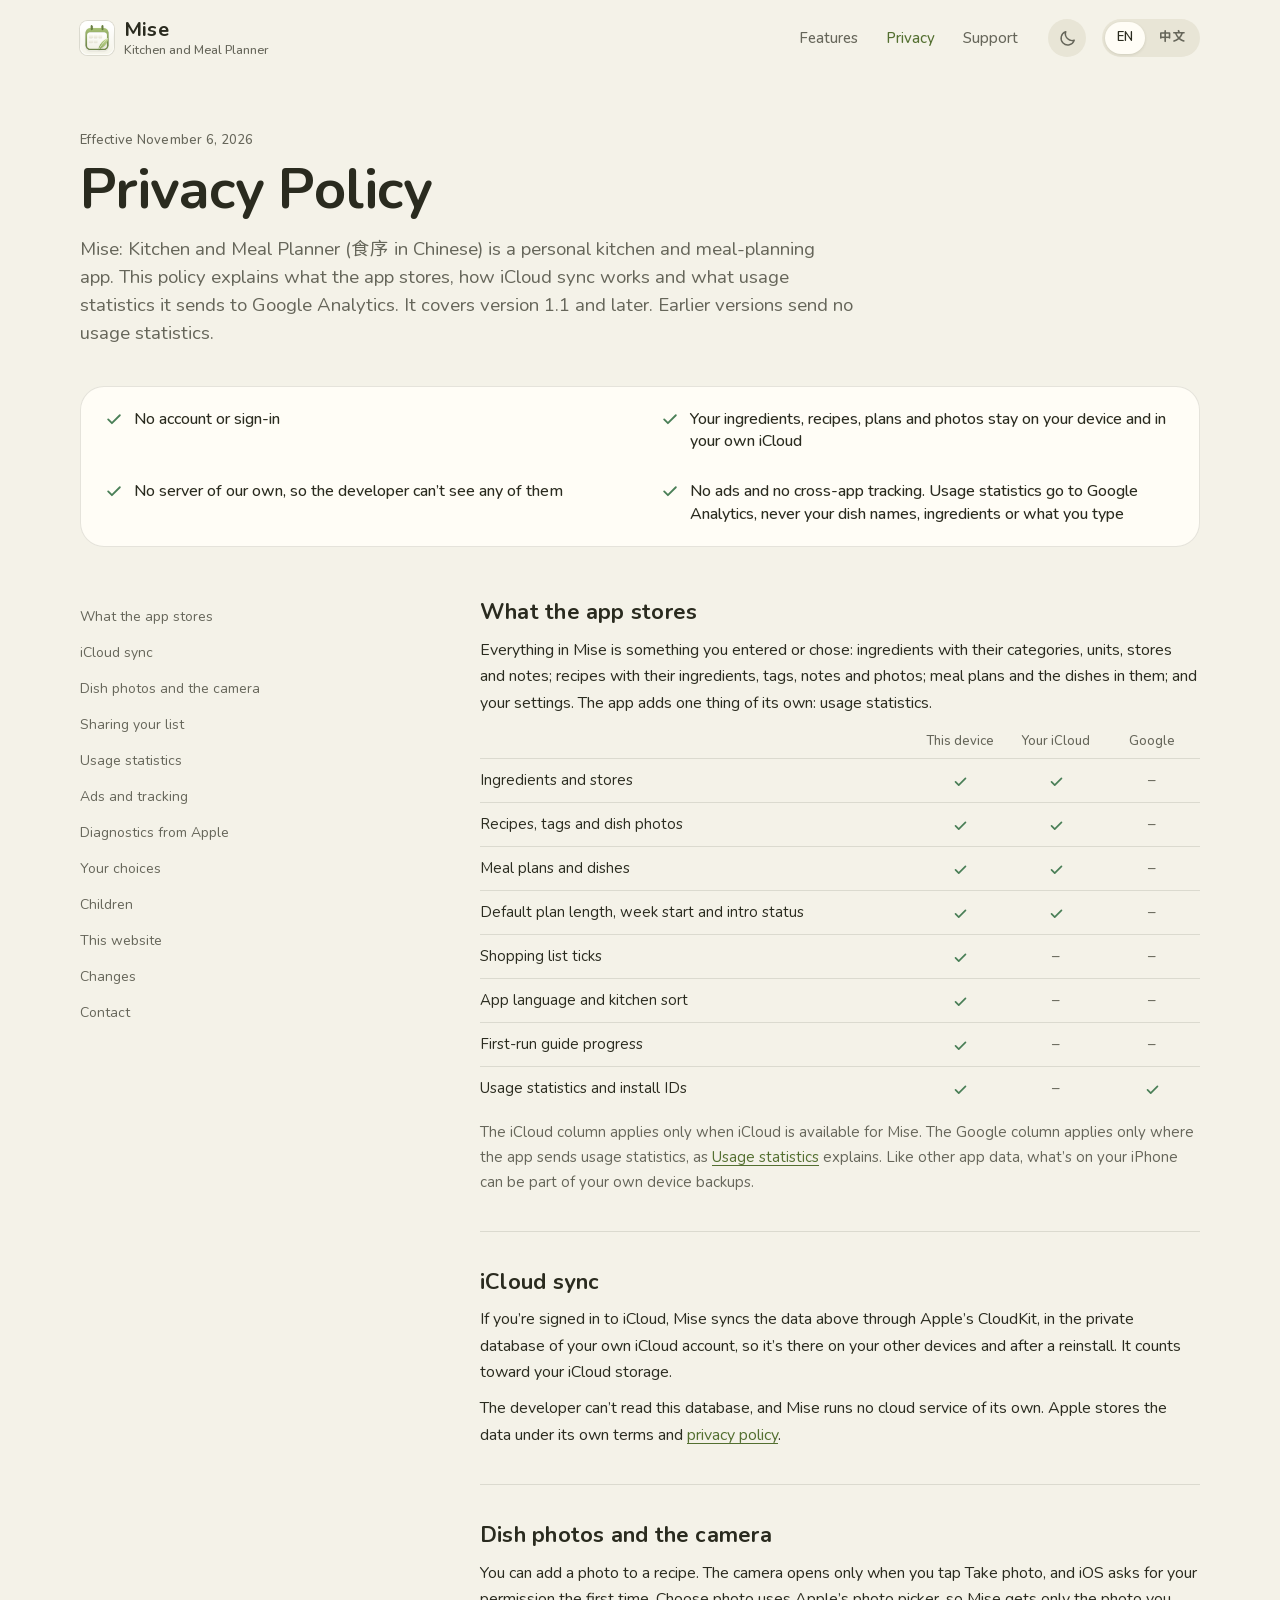
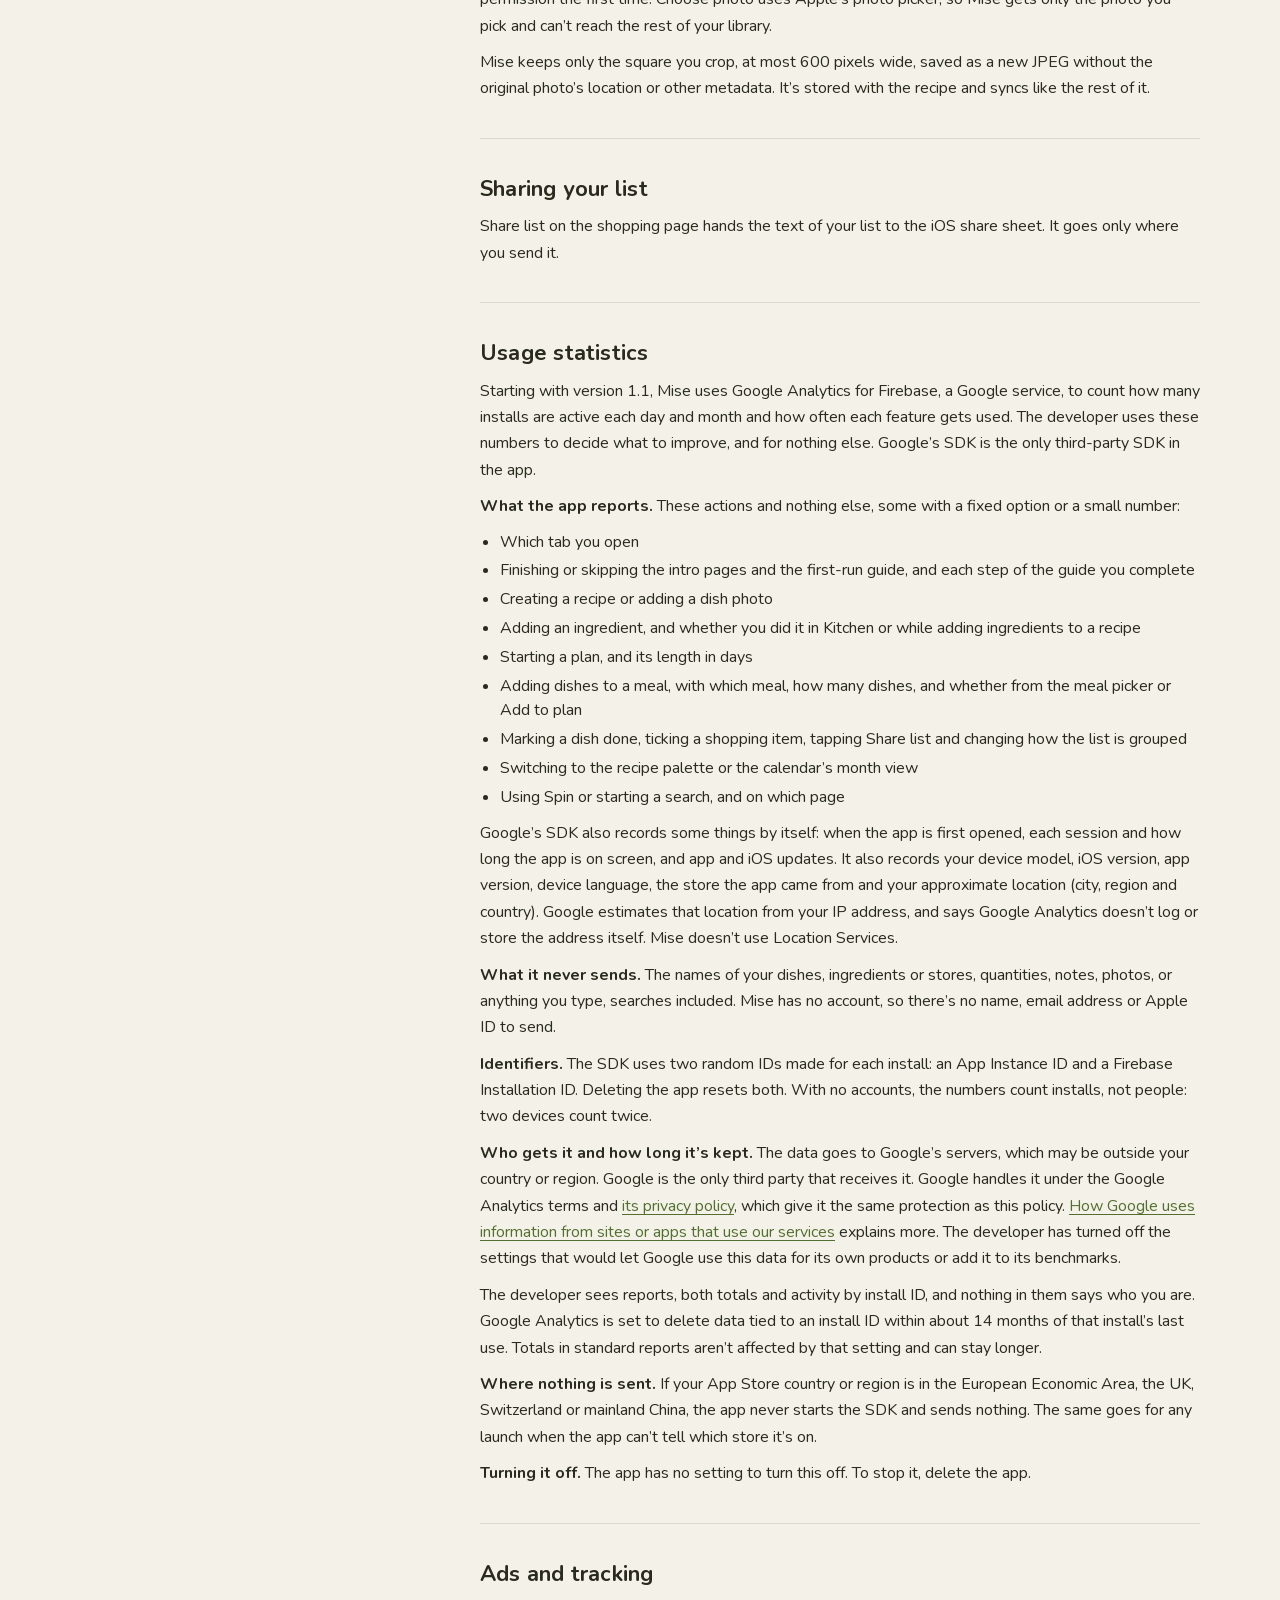
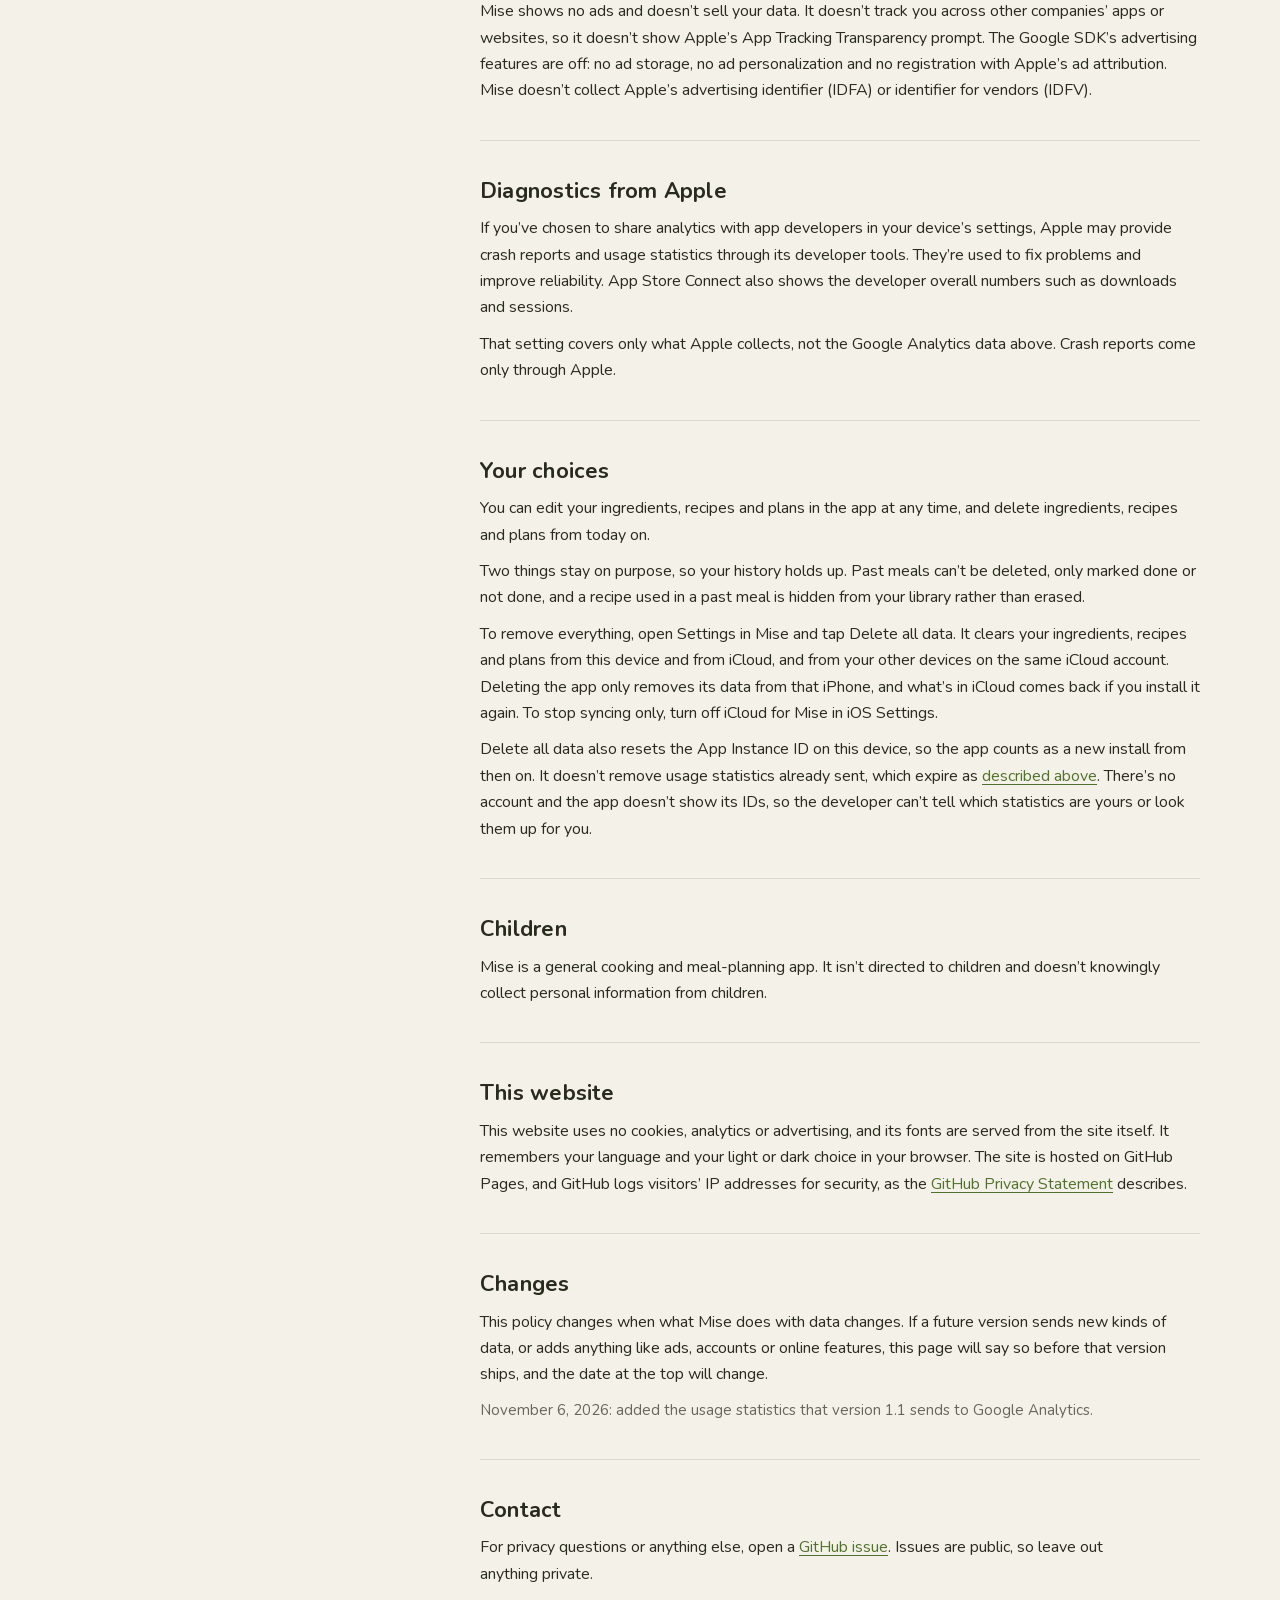
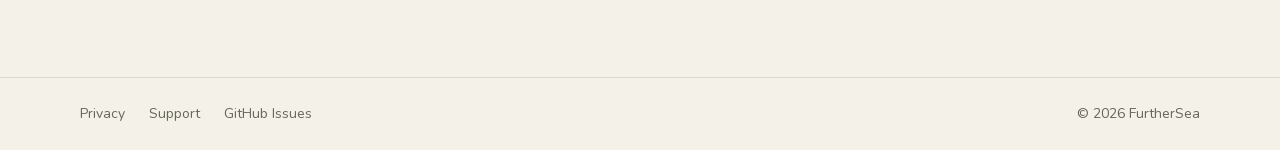
==== commit 2d4399a6: "Use the app's full English name The brand is 食序 in Chinese and Mise: Kitchen and Meal Planner in Eng" ====
--- a/privacy/index.html
+++ b/privacy/index.html
@@ -12,7 +12,7 @@
 <meta name="theme-color" content="#F4F2E8" media="(prefers-color-scheme: light)">
 <meta name="theme-color" content="#13140E" media="(prefers-color-scheme: dark)">
 <meta property="og:type" content="article">
-<meta property="og:site_name" content="Mise">
+<meta property="og:site_name" content="Mise: Kitchen and Meal Planner">
 <meta property="og:title" content="Mise privacy policy">
 <meta property="og:description" content="What Mise stores, how iCloud sync works and what usage statistics it sends to Google Analytics.">
 <meta property="og:url" content="https://furthersea.org/mise-homepage/privacy/">
@@ -30,7 +30,7 @@
 <div class="site">
 
 <header class="wrap top">
-  <a class="brand" href="../"><img class="app-icon icon-l" src="../assets/icon/icon-256.png" alt="" width="34" height="34" loading="lazy"><img class="app-icon icon-d" src="../assets/icon/icon-dark-256.png" alt="" width="34" height="34" loading="lazy"><span>Mise</span></a>
+  <a class="brand" href="../"><img class="app-icon icon-l" src="../assets/icon/icon-256.png" alt="" width="34" height="34" loading="lazy"><img class="app-icon icon-d" src="../assets/icon/icon-dark-256.png" alt="" width="34" height="34" loading="lazy"><span class="name"><span>Mise<span class="vh">: </span></span><span class="desc">Kitchen and Meal Planner</span></span></a>
   <nav class="nav" aria-label="Main"><a href="../#features">Features</a><a href="./" aria-current="page">Privacy</a><a href="../support/">Support</a></nav>
   <button class="theme" type="button" aria-label="Dark mode" aria-pressed="false" title="Dark mode"><svg class="i moon" viewBox="0 0 24 24" aria-hidden="true"><path d="M20.5 14.2A8.5 8.5 0 0 1 9.8 3.5a8.5 8.5 0 1 0 10.7 10.7Z"/></svg><svg class="i sun" viewBox="0 0 24 24" aria-hidden="true"><circle cx="12" cy="12" r="4"/><path d="M12 3v2M12 19v2M5.6 5.6 7 7M17 17l1.4 1.4M3 12h2M19 12h2M5.6 18.4 7 17M17 7l1.4-1.4"/></svg></button>
   <div class="seg lang" role="group" aria-label="Language"><a class="on" href="./" aria-current="true" data-lang="en">EN</a><a href="../zh/privacy/" lang="zh-Hans" hreflang="zh-Hans" data-lang="zh">中文</a></div>
@@ -40,7 +40,7 @@
 <div class="doc-head">
   <span class="eyebrow">Effective November 6, 2026</span>
   <h1>Privacy Policy</h1>
-  <p>Mise / 食序 is a personal kitchen and meal-planning app. This policy explains what the app stores, how iCloud sync works and what usage statistics it sends to Google Analytics. It covers version 1.1 and later. Earlier versions send no usage statistics.</p>
+  <p>Mise: Kitchen and Meal Planner (<span lang="zh-Hans">食序</span> in Chinese) is a personal kitchen and meal-planning app. This policy explains what the app stores, how iCloud sync works and what usage statistics it sends to Google Analytics. It covers version 1.1 and later. Earlier versions send no usage statistics.</p>
 </div>
 <ul class="short" aria-label="The short version">
   <li><svg class="i" viewBox="0 0 24 24" aria-hidden="true"><path d="M5 12.5l4.5 4.5L19 7.5"/></svg>No account or sign-in</li>
--- a/assets/site.css
+++ b/assets/site.css
@@ -158,6 +158,8 @@
 .wrap { width: 100%; max-width: 1184px; margin: 0 auto; padding: 0 32px; }
 .top { display: flex; align-items: center; gap: 8px; padding-top: 16px; padding-bottom: 16px; }
 .brand { display: inline-flex; align-items: center; gap: 10px; height: 44px; margin-right: auto; font-size: 20px; font-weight: 700; letter-spacing: 0.01em; }
+.name { display: grid; gap: 1px; line-height: 1.12; }
+.name .desc { font-size: 12.5px; font-weight: 500; letter-spacing: 0; color: var(--ink2); white-space: nowrap; }
 .app-icon { border-radius: 22.37%; box-shadow: 0 0 0 1px var(--line); }
 .icon-l { display: var(--only-light); }
 .icon-d { display: var(--only-dark); }
@@ -388,11 +390,15 @@
   .doc { grid-template-columns: minmax(0, 1fr); }
   .toc { display: none; }
 }
-@container site (max-width: 640px) {
-  .wrap { padding: 0 20px; }
+/* The header takes two rows before its one row would run out of room. */
+@container site (max-width: 680px) {
   .top { flex-wrap: wrap; padding-top: 8px; padding-bottom: 0; }
   .brand { font-size: 19px; }
   .nav { order: 3; width: 100%; margin: 0 0 0 -14px; }
+  .theme, .lang { margin-left: 0; }
+}
+@container site (max-width: 640px) {
+  .wrap { padding: 0 20px; }
   .hero { padding-top: 16px; }
   .hero h1 { font-size: clamp(33px, 10.2cqw, 52px); }
   .stage { --d: 170px; margin-top: 44px; }
@@ -410,6 +416,12 @@
   .help { grid-template-columns: minmax(0, 1fr); }
   .where td + td, .where th + th { width: 72px; }
 }
+/* The name, the button and the language switch stay on one row on every phone: the name takes what's left. */
+@container site (max-width: 389px) {
+  .brand { flex: 1 1 0; min-width: 0; height: auto; min-height: 44px; gap: 8px; }
+  .name .desc { font-size: 12px; white-space: normal; }
+  .lang > * { padding: 0 9px; }
+}
 @container site (max-width: 359px) { .dish-name { font-size: 19px; } }
 /* Phones narrower than 390: the whole card shrinks, and what's inside keeps its layout. */
 @container site (max-width: 389px) { .panel { zoom: .95; } }
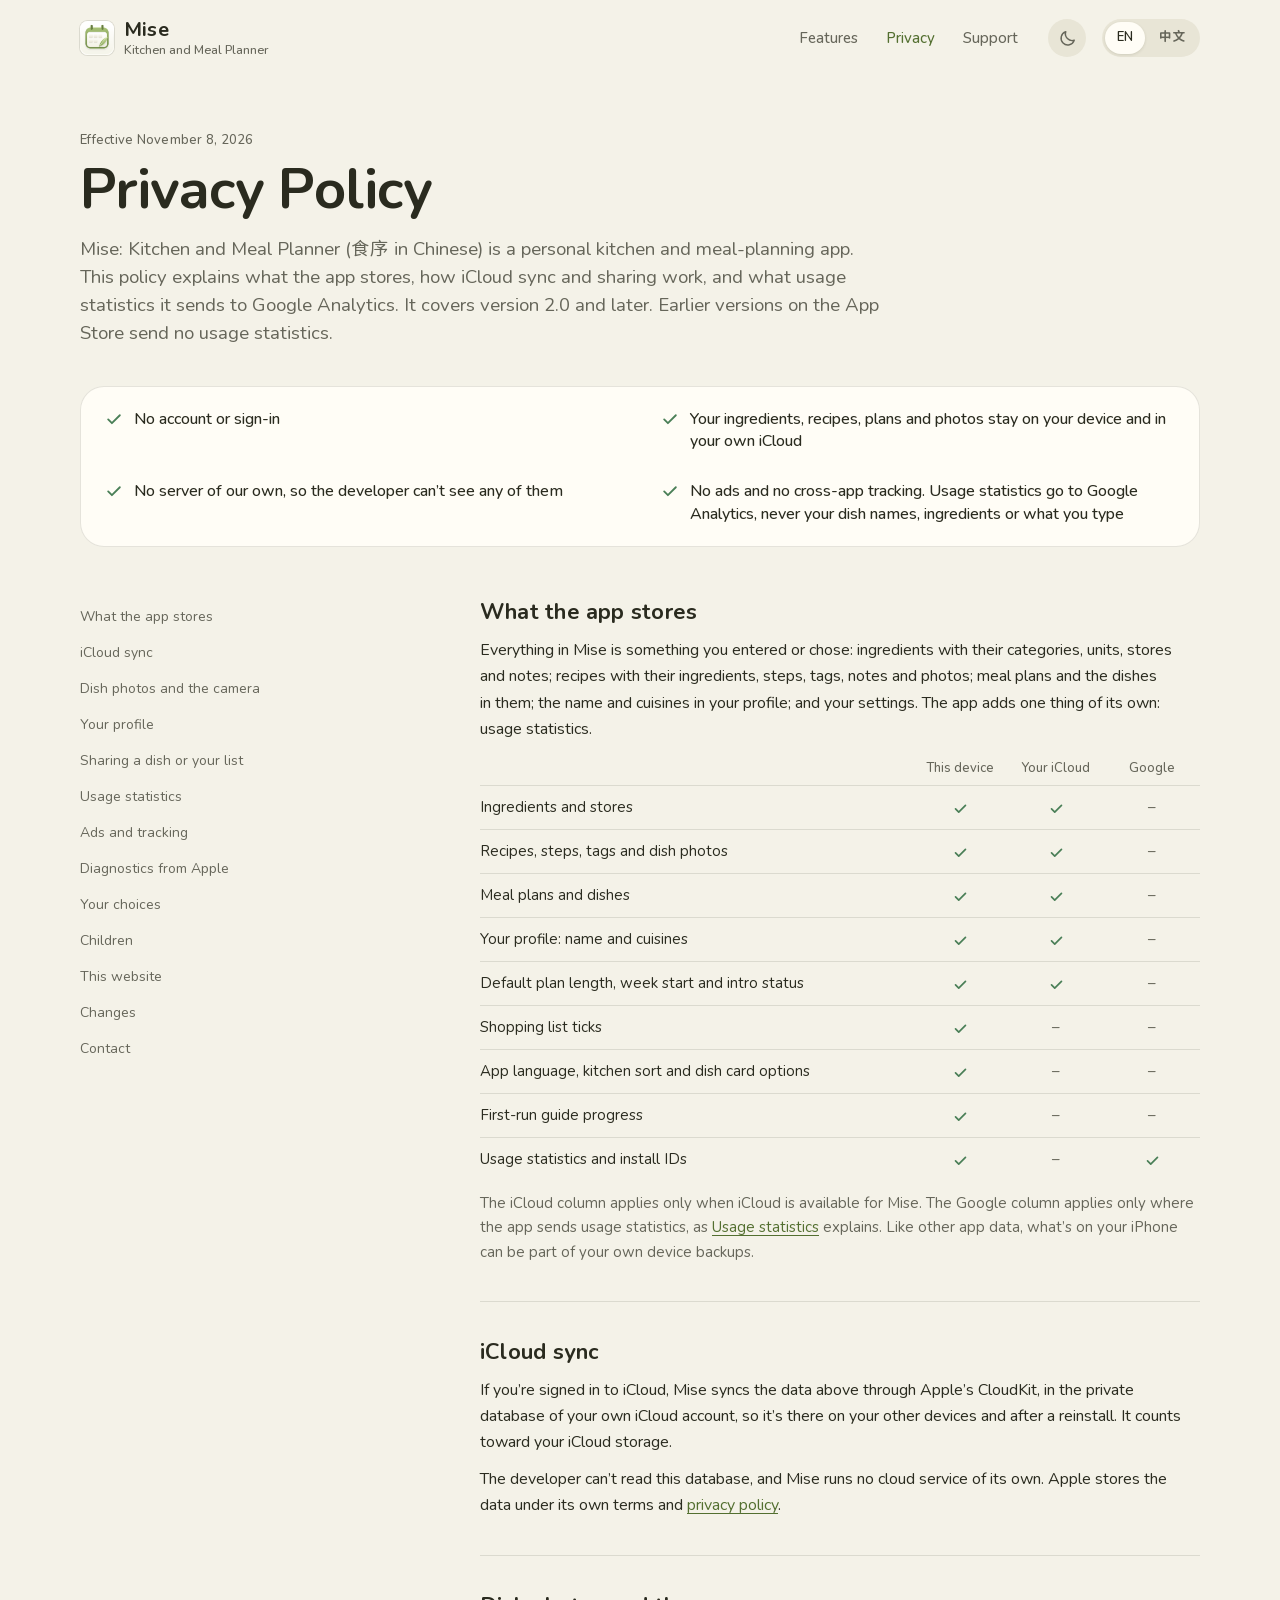
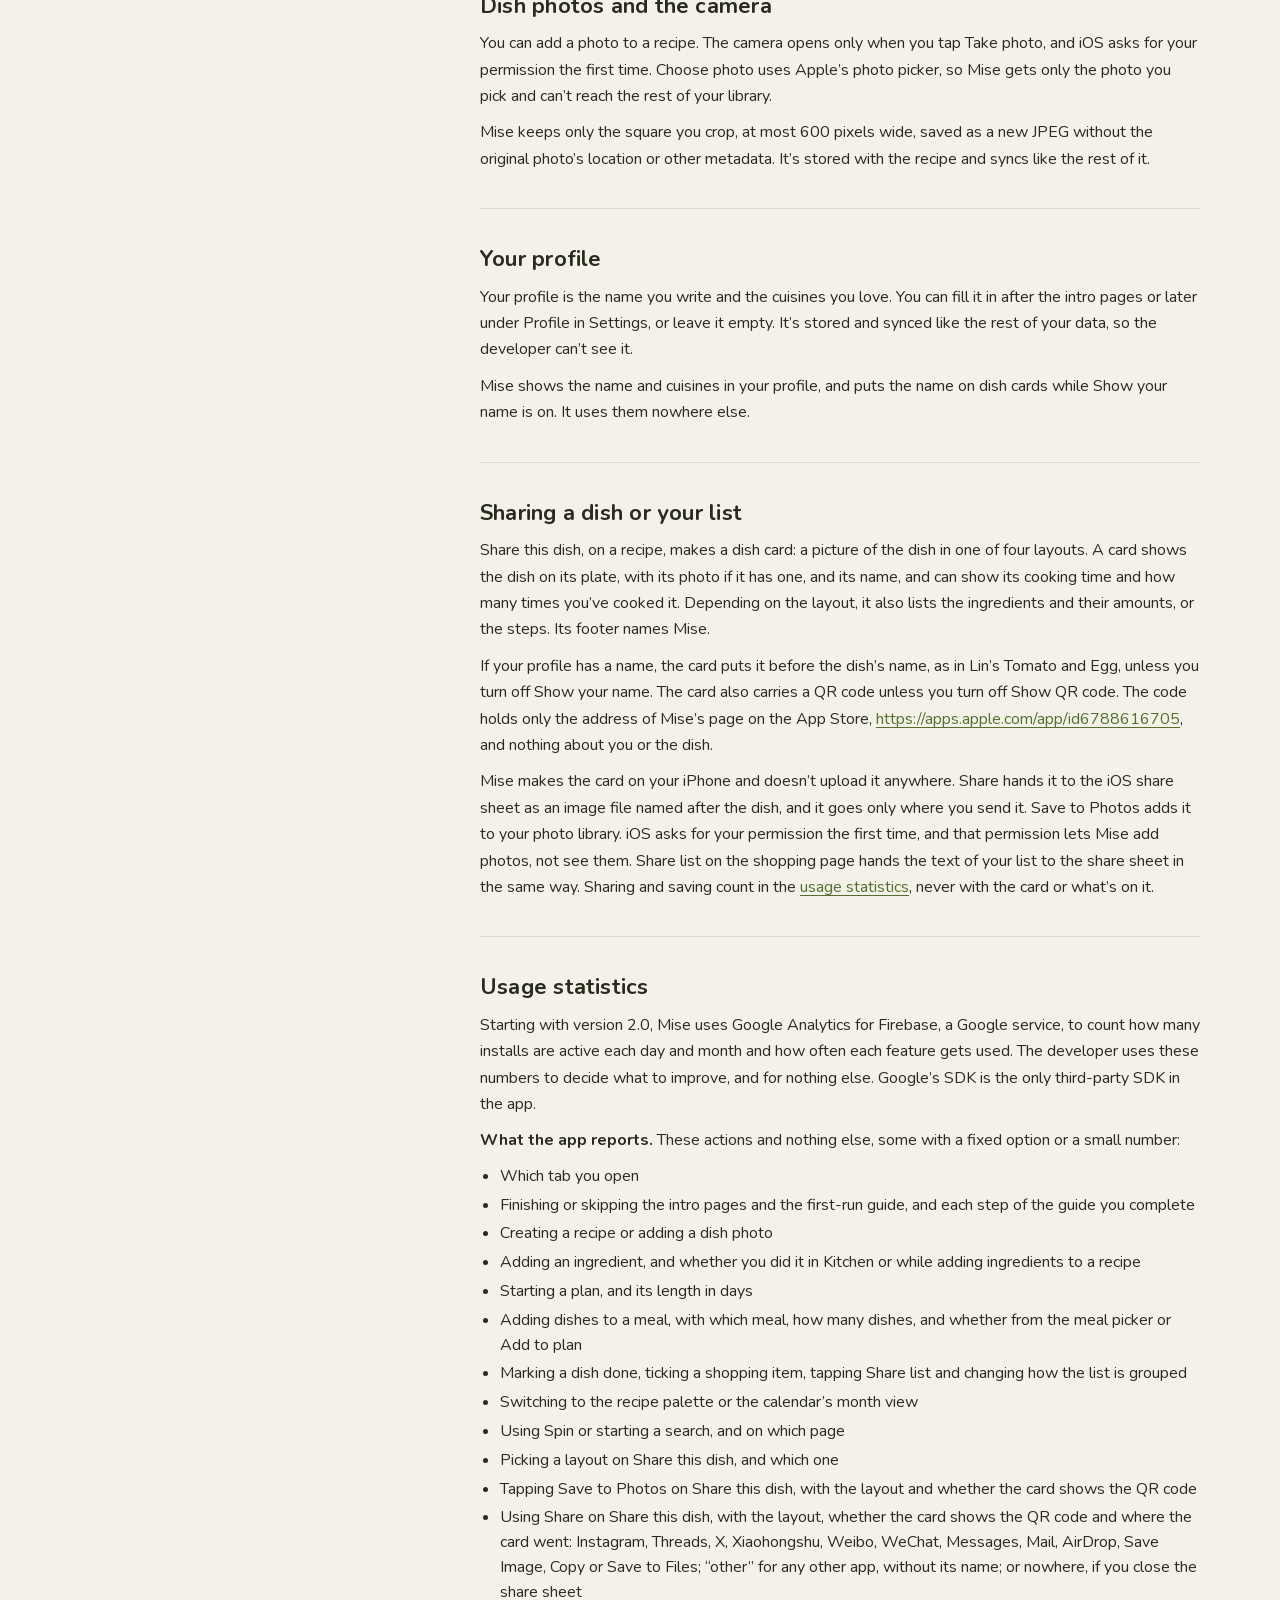
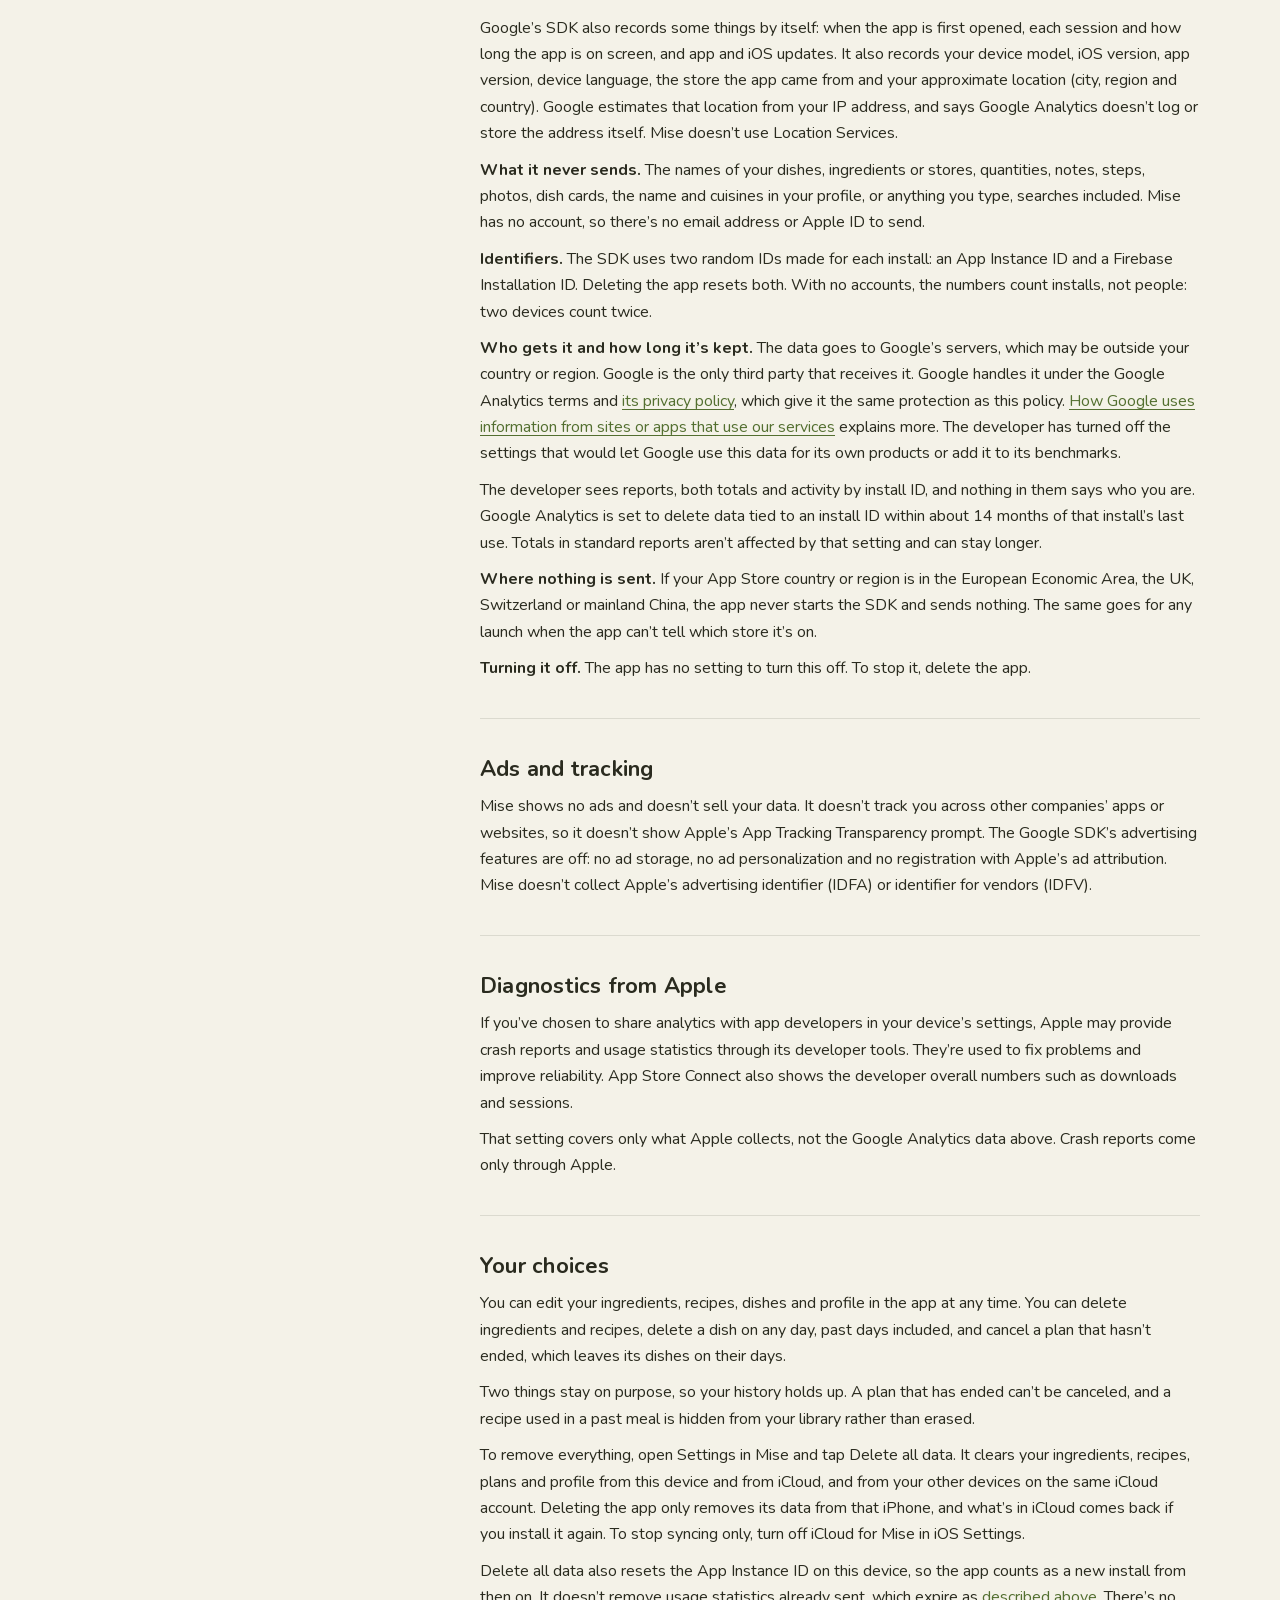
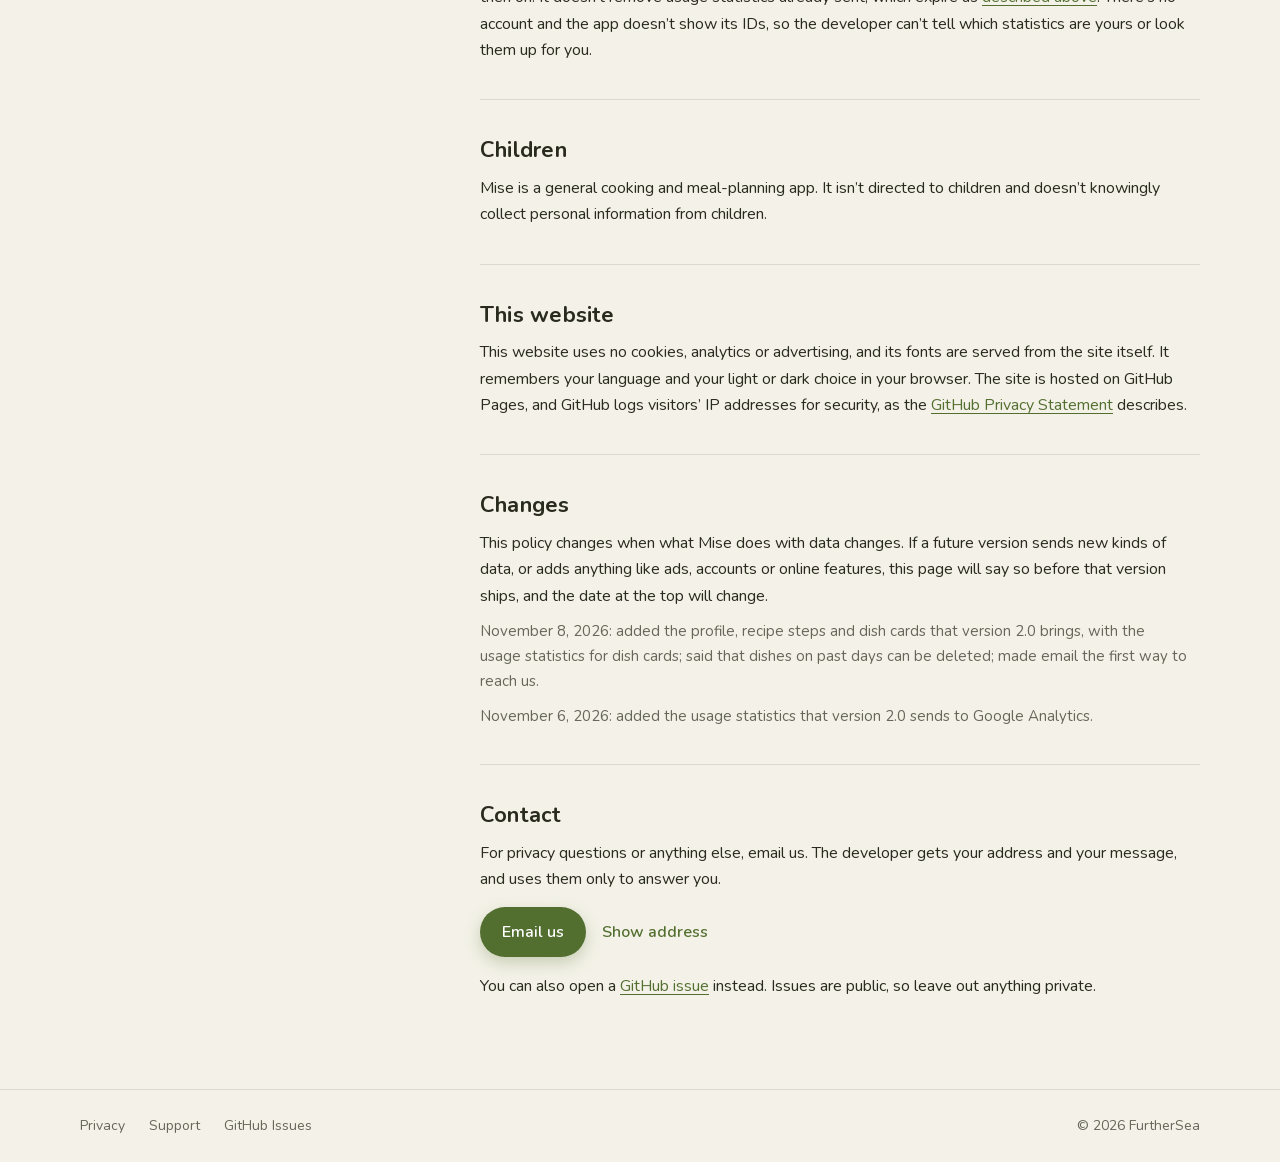
==== commit d0a6e729: "Make email the way to reach us, and describe version 2.0 The support page now starts with Contact us" ====
--- a/privacy/index.html
+++ b/privacy/index.html
@@ -24,7 +24,7 @@
 <script>try{if(localStorage.getItem("mise.lang")==="zh")location.replace("../zh/privacy/"+location.hash)}catch(e){}</script>
 <script>try{var t=localStorage.getItem("mise.theme");if(t==="light"||t==="dark")document.documentElement.dataset.theme=t}catch(e){}</script>
 <link rel="stylesheet" href="../assets/site.css">
-<noscript><style>.theme { display: none; }</style></noscript>
+<noscript><style>.theme, .mail { display: none; }</style></noscript>
 </head>
 <body>
 <div class="site">
@@ -38,9 +38,9 @@
 
 <main class="wrap">
 <div class="doc-head">
-  <span class="eyebrow">Effective November 6, 2026</span>
+  <span class="eyebrow">Effective November 8, 2026</span>
   <h1>Privacy Policy</h1>
-  <p>Mise: Kitchen and Meal Planner (<span lang="zh-Hans">食序</span> in Chinese) is a personal kitchen and meal-planning app. This policy explains what the app stores, how iCloud sync works and what usage statistics it sends to Google Analytics. It covers version 1.1 and later. Earlier versions send no usage statistics.</p>
+  <p>Mise: Kitchen and Meal Planner (<span lang="zh-Hans">食序</span> in Chinese) is a personal kitchen and meal-planning app. This policy explains what the app stores, how iCloud sync and sharing work, and what usage statistics it sends to Google Analytics. It covers version 2.0 and later. Earlier versions on the App Store send no usage statistics.</p>
 </div>
 <ul class="short" aria-label="The short version">
   <li><svg class="i" viewBox="0 0 24 24" aria-hidden="true"><path d="M5 12.5l4.5 4.5L19 7.5"/></svg>No account or sign-in</li>
@@ -54,7 +54,8 @@
   <a href="#stores">What the app stores</a>
   <a href="#icloud">iCloud sync</a>
   <a href="#photos">Dish photos and the camera</a>
-  <a href="#sharing">Sharing your list</a>
+  <a href="#profile">Your profile</a>
+  <a href="#sharing">Sharing a dish or your list</a>
   <a href="#usage">Usage statistics</a>
   <a href="#tracking">Ads and tracking</a>
   <a href="#diagnostics">Diagnostics from Apple</a>
@@ -67,16 +68,17 @@
 <article class="prose">
 <section>
   <h2 id="stores">What the app stores</h2>
-  <p>Everything in Mise is something you entered or chose: ingredients with their categories, units, stores and notes; recipes with their ingredients, tags, notes and photos; meal plans and the dishes in them; and your settings. The app adds one thing of its own: usage statistics.</p>
+  <p>Everything in Mise is something you entered or chose: ingredients with their categories, units, stores and notes; recipes with their ingredients, steps, tags, notes and photos; meal plans and the dishes in them; the name and cuisines in your profile; and your settings. The app adds one thing of its own: usage statistics.</p>
   <table class="where">
     <thead><tr><th scope="col"><span class="vh">Data</span></th><th scope="col">This device</th><th scope="col">Your iCloud</th><th scope="col">Google</th></tr></thead>
     <tbody>
       <tr><td>Ingredients and stores</td><td><svg class="i" viewBox="0 0 24 24" role="img" aria-label="Yes"><path d="M5 12.5l4.5 4.5L19 7.5"/></svg></td><td><svg class="i" viewBox="0 0 24 24" role="img" aria-label="Yes"><path d="M5 12.5l4.5 4.5L19 7.5"/></svg></td><td class="no"><span aria-hidden="true">–</span><span class="vh">No</span></td></tr>
-      <tr><td>Recipes, tags and dish photos</td><td><svg class="i" viewBox="0 0 24 24" role="img" aria-label="Yes"><path d="M5 12.5l4.5 4.5L19 7.5"/></svg></td><td><svg class="i" viewBox="0 0 24 24" role="img" aria-label="Yes"><path d="M5 12.5l4.5 4.5L19 7.5"/></svg></td><td class="no"><span aria-hidden="true">–</span><span class="vh">No</span></td></tr>
+      <tr><td>Recipes, steps, tags and dish photos</td><td><svg class="i" viewBox="0 0 24 24" role="img" aria-label="Yes"><path d="M5 12.5l4.5 4.5L19 7.5"/></svg></td><td><svg class="i" viewBox="0 0 24 24" role="img" aria-label="Yes"><path d="M5 12.5l4.5 4.5L19 7.5"/></svg></td><td class="no"><span aria-hidden="true">–</span><span class="vh">No</span></td></tr>
       <tr><td>Meal plans and dishes</td><td><svg class="i" viewBox="0 0 24 24" role="img" aria-label="Yes"><path d="M5 12.5l4.5 4.5L19 7.5"/></svg></td><td><svg class="i" viewBox="0 0 24 24" role="img" aria-label="Yes"><path d="M5 12.5l4.5 4.5L19 7.5"/></svg></td><td class="no"><span aria-hidden="true">–</span><span class="vh">No</span></td></tr>
+      <tr><td>Your profile: name and cuisines</td><td><svg class="i" viewBox="0 0 24 24" role="img" aria-label="Yes"><path d="M5 12.5l4.5 4.5L19 7.5"/></svg></td><td><svg class="i" viewBox="0 0 24 24" role="img" aria-label="Yes"><path d="M5 12.5l4.5 4.5L19 7.5"/></svg></td><td class="no"><span aria-hidden="true">–</span><span class="vh">No</span></td></tr>
       <tr><td>Default plan length, week start and intro status</td><td><svg class="i" viewBox="0 0 24 24" role="img" aria-label="Yes"><path d="M5 12.5l4.5 4.5L19 7.5"/></svg></td><td><svg class="i" viewBox="0 0 24 24" role="img" aria-label="Yes"><path d="M5 12.5l4.5 4.5L19 7.5"/></svg></td><td class="no"><span aria-hidden="true">–</span><span class="vh">No</span></td></tr>
       <tr><td>Shopping list ticks</td><td><svg class="i" viewBox="0 0 24 24" role="img" aria-label="Yes"><path d="M5 12.5l4.5 4.5L19 7.5"/></svg></td><td class="no"><span aria-hidden="true">–</span><span class="vh">No</span></td><td class="no"><span aria-hidden="true">–</span><span class="vh">No</span></td></tr>
-      <tr><td>App language and kitchen sort</td><td><svg class="i" viewBox="0 0 24 24" role="img" aria-label="Yes"><path d="M5 12.5l4.5 4.5L19 7.5"/></svg></td><td class="no"><span aria-hidden="true">–</span><span class="vh">No</span></td><td class="no"><span aria-hidden="true">–</span><span class="vh">No</span></td></tr>
+      <tr><td>App language, kitchen sort and dish card options</td><td><svg class="i" viewBox="0 0 24 24" role="img" aria-label="Yes"><path d="M5 12.5l4.5 4.5L19 7.5"/></svg></td><td class="no"><span aria-hidden="true">–</span><span class="vh">No</span></td><td class="no"><span aria-hidden="true">–</span><span class="vh">No</span></td></tr>
       <tr><td>First-run guide progress</td><td><svg class="i" viewBox="0 0 24 24" role="img" aria-label="Yes"><path d="M5 12.5l4.5 4.5L19 7.5"/></svg></td><td class="no"><span aria-hidden="true">–</span><span class="vh">No</span></td><td class="no"><span aria-hidden="true">–</span><span class="vh">No</span></td></tr>
       <tr><td>Usage statistics and install IDs</td><td><svg class="i" viewBox="0 0 24 24" role="img" aria-label="Yes"><path d="M5 12.5l4.5 4.5L19 7.5"/></svg></td><td class="no"><span aria-hidden="true">–</span><span class="vh">No</span></td><td><svg class="i" viewBox="0 0 24 24" role="img" aria-label="Yes"><path d="M5 12.5l4.5 4.5L19 7.5"/></svg></td></tr>
     </tbody>
@@ -94,12 +96,19 @@
   <p>Mise keeps only the square you crop, at most 600 pixels wide, saved as a new JPEG without the original photo’s location or other metadata. It’s stored with the recipe and syncs like the rest of it.</p>
 </section>
 <section>
-  <h2 id="sharing">Sharing your list</h2>
-  <p>Share list on the shopping page hands the text of your list to the iOS share sheet. It goes only where you send it.</p>
+  <h2 id="profile">Your profile</h2>
+  <p>Your profile is the name you write and the cuisines you love. You can fill it in after the intro pages or later under Profile in Settings, or leave it empty. It’s stored and synced like the rest of your data, so the developer can’t see it.</p>
+  <p>Mise shows the name and cuisines in your profile, and puts the name on dish cards while Show your name is on. It uses them nowhere else.</p>
+</section>
+<section>
+  <h2 id="sharing">Sharing a dish or your list</h2>
+  <p>Share this dish, on a recipe, makes a dish card: a picture of the dish in one of four layouts. A card shows the dish on its plate, with its photo if it has one, and its name, and can show its cooking time and how many times you’ve cooked it. Depending on the layout, it also lists the ingredients and their amounts, or the steps. Its footer names Mise.</p>
+  <p>If your profile has a name, the card puts it before the dish’s name, as in Lin’s Tomato and Egg, unless you turn off Show your name. The card also carries a QR code unless you turn off Show QR code. The code holds only the address of Mise’s page on the App Store, <a href="https://apps.apple.com/app/id6788616705">https://apps.apple.com/app/id6788616705</a>, and nothing about you or the dish.</p>
+  <p>Mise makes the card on your iPhone and doesn’t upload it anywhere. Share hands it to the iOS share sheet as an image file named after the dish, and it goes only where you send it. Save to Photos adds it to your photo library. iOS asks for your permission the first time, and that permission lets Mise add photos, not see them. Share list on the shopping page hands the text of your list to the share sheet in the same way. Sharing and saving count in the <a href="#usage">usage statistics</a>, never with the card or what’s on it.</p>
 </section>
 <section>
   <h2 id="usage">Usage statistics</h2>
-  <p>Starting with version 1.1, Mise uses Google Analytics for Firebase, a Google service, to count how many installs are active each day and month and how often each feature gets used. The developer uses these numbers to decide what to improve, and for nothing else. Google’s SDK is the only third-party SDK in the app.</p>
+  <p>Starting with version 2.0, Mise uses Google Analytics for Firebase, a Google service, to count how many installs are active each day and month and how often each feature gets used. The developer uses these numbers to decide what to improve, and for nothing else. Google’s SDK is the only third-party SDK in the app.</p>
   <p><b>What the app reports.</b> These actions and nothing else, some with a fixed option or a small number:</p>
   <ul>
     <li>Which tab you open</li>
@@ -111,9 +120,12 @@
     <li>Marking a dish done, ticking a shopping item, tapping Share list and changing how the list is grouped</li>
     <li>Switching to the recipe palette or the calendar’s month view</li>
     <li>Using Spin or starting a search, and on which page</li>
+    <li>Picking a layout on Share this dish, and which one</li>
+    <li>Tapping Save to Photos on Share this dish, with the layout and whether the card shows the QR code</li>
+    <li>Using Share on Share this dish, with the layout, whether the card shows the QR code and where the card went: Instagram, Threads, X, Xiaohongshu, Weibo, WeChat, Messages, Mail, AirDrop, Save Image, Copy or Save to Files; “other” for any other app, without its name; or nowhere, if you close the share sheet</li>
   </ul>
   <p>Google’s SDK also records some things by itself: when the app is first opened, each session and how long the app is on screen, and app and iOS updates. It also records your device model, iOS version, app version, device language, the store the app came from and your approximate location (city, region and country). Google estimates that location from your IP address, and says Google Analytics doesn’t log or store the address itself. Mise doesn’t use Location Services.</p>
-  <p><b>What it never sends.</b> The names of your dishes, ingredients or stores, quantities, notes, photos, or anything you type, searches included. Mise has no account, so there’s no name, email address or Apple ID to send.</p>
+  <p><b>What it never sends.</b> The names of your dishes, ingredients or stores, quantities, notes, steps, photos, dish cards, the name and cuisines in your profile, or anything you type, searches included. Mise has no account, so there’s no email address or Apple ID to send.</p>
   <p><b>Identifiers.</b> The SDK uses two random IDs made for each install: an App Instance ID and a Firebase Installation ID. Deleting the app resets both. With no accounts, the numbers count installs, not people: two devices count twice.</p>
   <p><b>Who gets it and how long it’s kept.</b> The data goes to Google’s servers, which may be outside your country or region. Google is the only third party that receives it. Google handles it under the Google Analytics terms and <a href="https://policies.google.com/privacy">its privacy policy</a>, which give it the same protection as this policy. <a href="https://policies.google.com/technologies/partner-sites">How Google uses information from sites or apps that use our services</a> explains more. The developer has turned off the settings that would let Google use this data for its own products or add it to its benchmarks.</p>
   <p>The developer sees reports, both totals and activity by install ID, and nothing in them says who you are. Google Analytics is set to delete data tied to an install ID within about 14 months of that install’s last use. Totals in standard reports aren’t affected by that setting and can stay longer.</p>
@@ -131,9 +143,9 @@
 </section>
 <section>
   <h2 id="choices">Your choices</h2>
-  <p>You can edit your ingredients, recipes and plans in the app at any time, and delete ingredients, recipes and plans from today on.</p>
-  <p>Two things stay on purpose, so your history holds up. Past meals can’t be deleted, only marked done or not done, and a recipe used in a past meal is hidden from your library rather than erased.</p>
-  <p>To remove everything, open Settings in Mise and tap Delete all data. It clears your ingredients, recipes and plans from this device and from iCloud, and from your other devices on the same iCloud account. Deleting the app only removes its data from that iPhone, and what’s in iCloud comes back if you install it again. To stop syncing only, turn off iCloud for Mise in iOS Settings.</p>
+  <p>You can edit your ingredients, recipes, dishes and profile in the app at any time. You can delete ingredients and recipes, delete a dish on any day, past days included, and cancel a plan that hasn’t ended, which leaves its dishes on their days.</p>
+  <p>Two things stay on purpose, so your history holds up. A plan that has ended can’t be canceled, and a recipe used in a past meal is hidden from your library rather than erased.</p>
+  <p>To remove everything, open Settings in Mise and tap Delete all data. It clears your ingredients, recipes, plans and profile from this device and from iCloud, and from your other devices on the same iCloud account. Deleting the app only removes its data from that iPhone, and what’s in iCloud comes back if you install it again. To stop syncing only, turn off iCloud for Mise in iOS Settings.</p>
   <p>Delete all data also resets the App Instance ID on this device, so the app counts as a new install from then on. It doesn’t remove usage statistics already sent, which expire as <a href="#usage">described above</a>. There’s no account and the app doesn’t show its IDs, so the developer can’t tell which statistics are yours or look them up for you.</p>
 </section>
 <section>
@@ -147,11 +159,19 @@
 <section>
   <h2 id="changes">Changes</h2>
   <p>This policy changes when what Mise does with data changes. If a future version sends new kinds of data, or adds anything like ads, accounts or online features, this page will say so before that version ships, and the date at the top will change.</p>
-  <p class="dim">November 6, 2026: added the usage statistics that version 1.1 sends to Google Analytics.</p>
+  <p class="dim">November 8, 2026: added the profile, recipe steps and dish cards that version 2.0 brings, with the usage statistics for dish cards; said that dishes on past days can be deleted; made email the first way to reach us.</p>
+  <p class="dim">November 6, 2026: added the usage statistics that version 2.0 sends to Google Analytics.</p>
 </section>
 <section>
   <h2 id="contact">Contact</h2>
-  <p>For privacy questions or anything else, open a <a href="https://github.com/FurtherSea/mise-homepage/issues">GitHub issue</a>. Issues are public, so leave out anything private.</p>
+  <p>For privacy questions or anything else, email us. The developer gets your address and your message, and uses them only to answer you.</p>
+  <div class="acts mail" data-mail="gro.aesrehtruf/oahnuj">
+    <a class="btn pri" href="#contact" data-mail-open>Email us</a>
+    <button class="more" type="button" data-mail-show>Show address</button>
+    <span class="mail-shown" data-mail-shown hidden><span class="mail-text" tabindex="-1" data-mail-text></span><button class="more" type="button" aria-label="Copy address" data-mail-copy>Copy</button><span class="mail-done" role="status" data-mail-status data-done="Copied"></span></span>
+  </div>
+  <noscript><p>Write to junhao at furthersea dot org.</p></noscript>
+  <p>You can also open a <a href="https://github.com/FurtherSea/mise-homepage/issues">GitHub issue</a> instead. Issues are public, so leave out anything private.</p>
 </section>
 </article>
 </div>
--- a/assets/site.css
+++ b/assets/site.css
@@ -180,9 +180,32 @@
 
 /* —— First screen —— */
 .hero { text-align: center; padding-top: clamp(20px, 3.4cqw, 48px); }
-.hero h1 { font-size: clamp(52px, 5.3cqw, 76px); line-height: 1.08; font-weight: 700; letter-spacing: -0.012em; }
-.zh .hero h1 { letter-spacing: 0.02em; }
+.hero h1 { margin-bottom: clamp(6px, .8cqw, 12px); font-size: clamp(16px, 1.4cqw, 20px); font-weight: 700; color: var(--pri); }
+.hero-title { font-size: clamp(52px, 5.3cqw, 76px); line-height: 1.08; font-weight: 700; letter-spacing: -0.012em; }
+.zh .hero-title { letter-spacing: 0.02em; }
+.hero-title em { font-style: normal; color: var(--pri); }
 .lede { margin: clamp(14px, 1.5cqw, 22px) auto 0; max-width: 34em; font-size: clamp(17px, 1.46cqw, 21px); line-height: 1.5; color: var(--ink2); text-wrap: balance; }
+/* The text takes turns. All that changes sits in one grid cell, so the page never moves. */
+.hero-text { display: flow-root; }
+.rot { display: grid; justify-items: center; }
+.rot > * { grid-area: 1 / 1; opacity: 0; transform: translateY(6px); visibility: hidden; transition: opacity .4s ease, transform .4s ease, visibility 0s linear .4s; }
+.rot > .on { opacity: 1; transform: none; visibility: visible; transition: opacity .45s ease .15s, transform .45s ease .15s, visibility 0s; }
+@media (prefers-reduced-motion: reduce) {
+  .rot > *, .rot > .on { transform: none; transition: none; }
+}
+.rot-ctl { display: flex; align-items: center; justify-content: center; margin-top: clamp(8px, 1cqw, 14px); }
+.rot-dot { position: relative; width: 16px; height: 28px; display: grid; place-items: center; cursor: pointer; transition: width .3s ease; }
+.rot-dot::before { content: ""; width: 8px; height: 8px; border-radius: 4px; background: var(--line2); transition: width .3s ease, background-color .3s ease; }
+.rot-dot::after { content: ""; position: absolute; inset: -8px 0; }
+.rot-dot.on { width: 32px; }
+.rot-dot.on::before { width: 24px; background: var(--pri); }
+.rot-pause { position: relative; width: 28px; height: 28px; margin-left: 2px; display: grid; place-items: center; color: var(--ink2); cursor: pointer; }
+.rot-pause:hover { color: var(--ink); }
+.rot-pause::after { content: ""; position: absolute; inset: -8px; }
+.rot-pause .i { width: 14px; height: 14px; stroke-width: 2.2; }
+.rot-pause .play { display: none; }
+.paused .rot-pause .pause { display: none; }
+.paused .rot-pause .play { display: block; }
 .get { display: flex; flex-direction: column; align-items: center; gap: 12px; margin-top: clamp(20px, 2cqw, 28px); }
 .store { display: block; border-radius: 8px; }
 .store img { height: 48px; width: auto; }
@@ -372,6 +395,14 @@
 /* Safari's pretty wrapping leaves Chinese paragraphs well short of the right edge. */
 .zh .priv p, .zh .doc-head p, .zh .prose p, .zh .help p { text-wrap: wrap; }
 .acts { display: flex; flex-wrap: wrap; align-items: center; gap: 4px 16px; margin-top: 14px; }
+/* The contact address, which assets/site.js puts together only when someone asks for it. */
+.mail .more { margin-top: 0; }
+.mail [hidden] { display: none; }
+.mail-shown { display: inline-flex; flex-wrap: wrap; align-items: center; gap: 0 14px; min-height: 44px; }
+.mail-text { font-family: var(--f-num); font-size: 16px; font-weight: 600; color: var(--ink); -webkit-user-select: all; user-select: all; }
+.mail-done { font-size: 14px; color: var(--ink2); }
+.prose .btn { text-decoration: none; }
+.prose .mail { margin-bottom: 16px; }
 .lost { display: flex; flex-direction: column; align-items: center; justify-content: center; gap: 16px; min-height: 70vh; padding: 48px 20px; text-align: center; }
 .lost h1 { font-size: clamp(32px, 3.5cqw, 48px); line-height: 1.16; font-weight: 700; }
 .lost p { color: var(--ink2); }
@@ -400,7 +431,7 @@
 @container site (max-width: 640px) {
   .wrap { padding: 0 20px; }
   .hero { padding-top: 16px; }
-  .hero h1 { font-size: clamp(33px, 10.2cqw, 52px); }
+  .hero-title { font-size: clamp(33px, 10.2cqw, 52px); }
   .stage { --d: 170px; margin-top: 44px; }
   .l1 { --x: -29cqw; --y: -14px; --s: .5; }
   .r1 { --x: 29cqw; --y: -14px; --s: .5; }
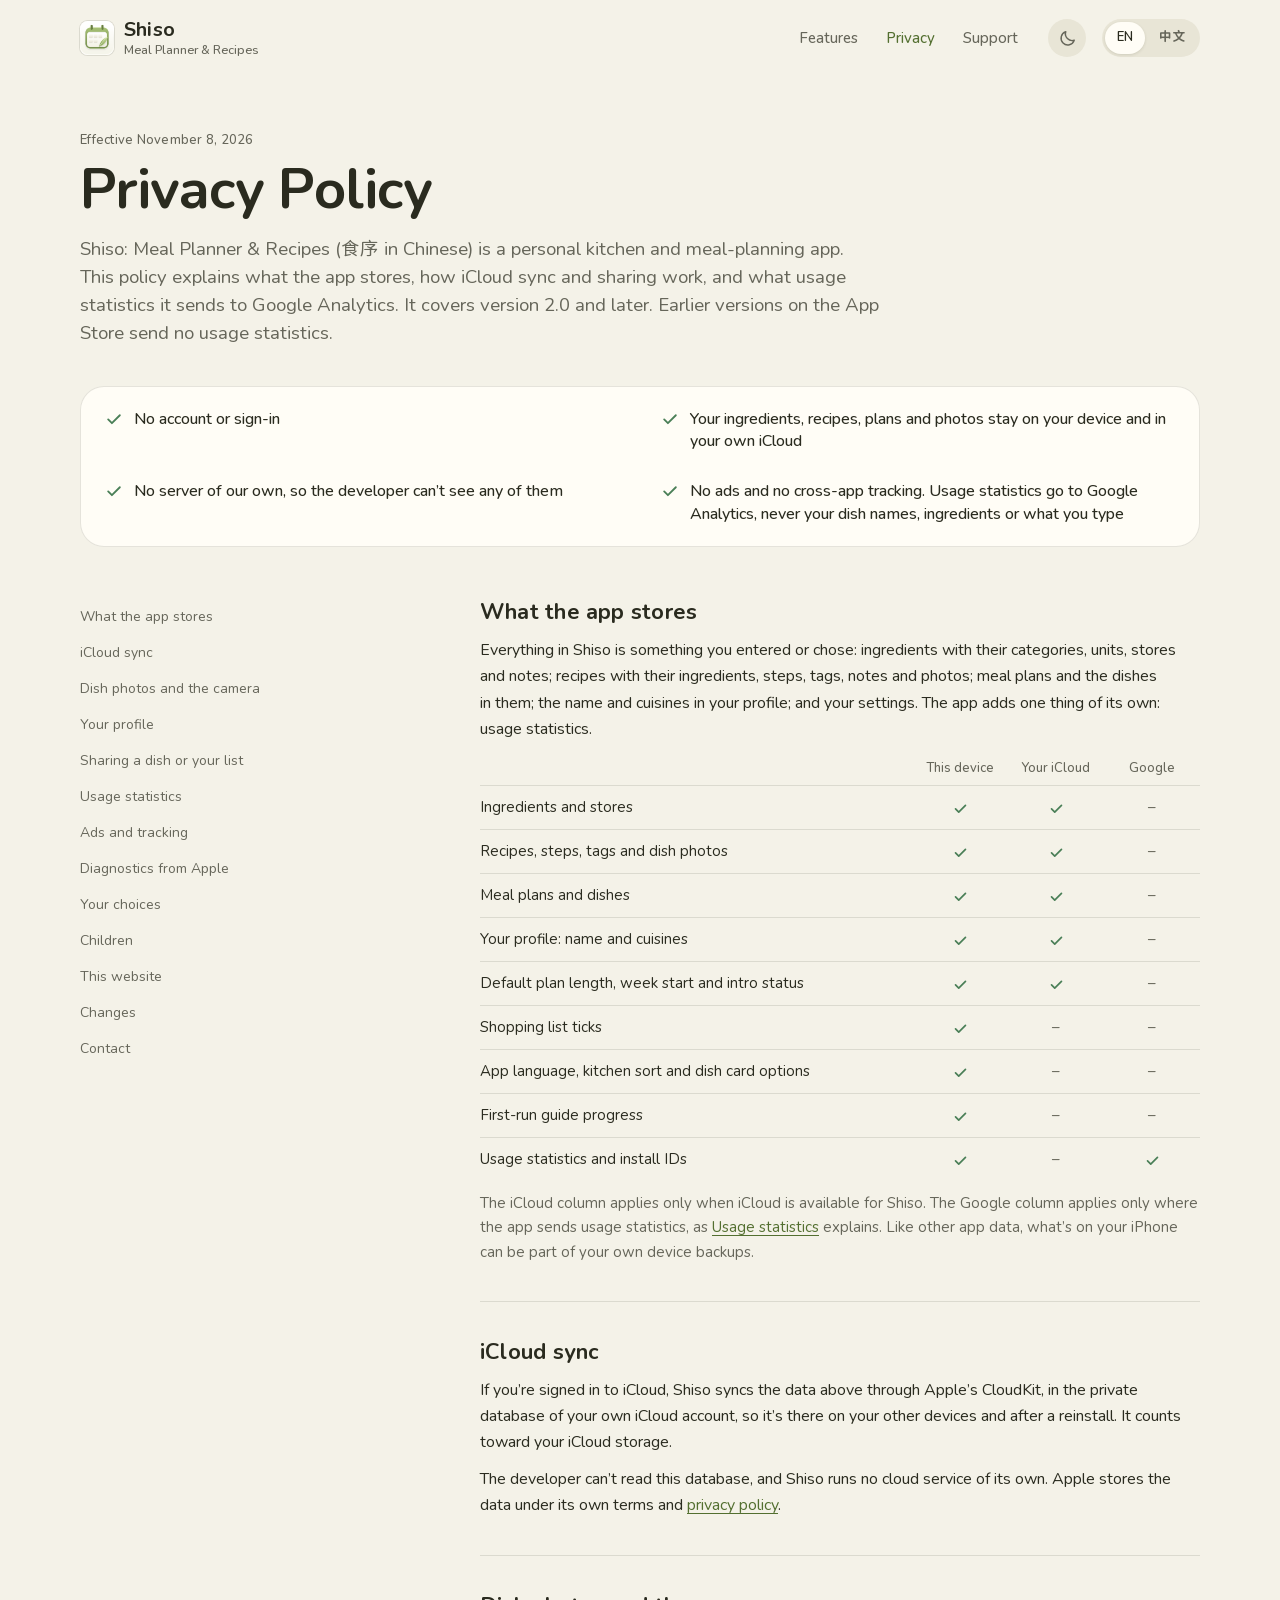
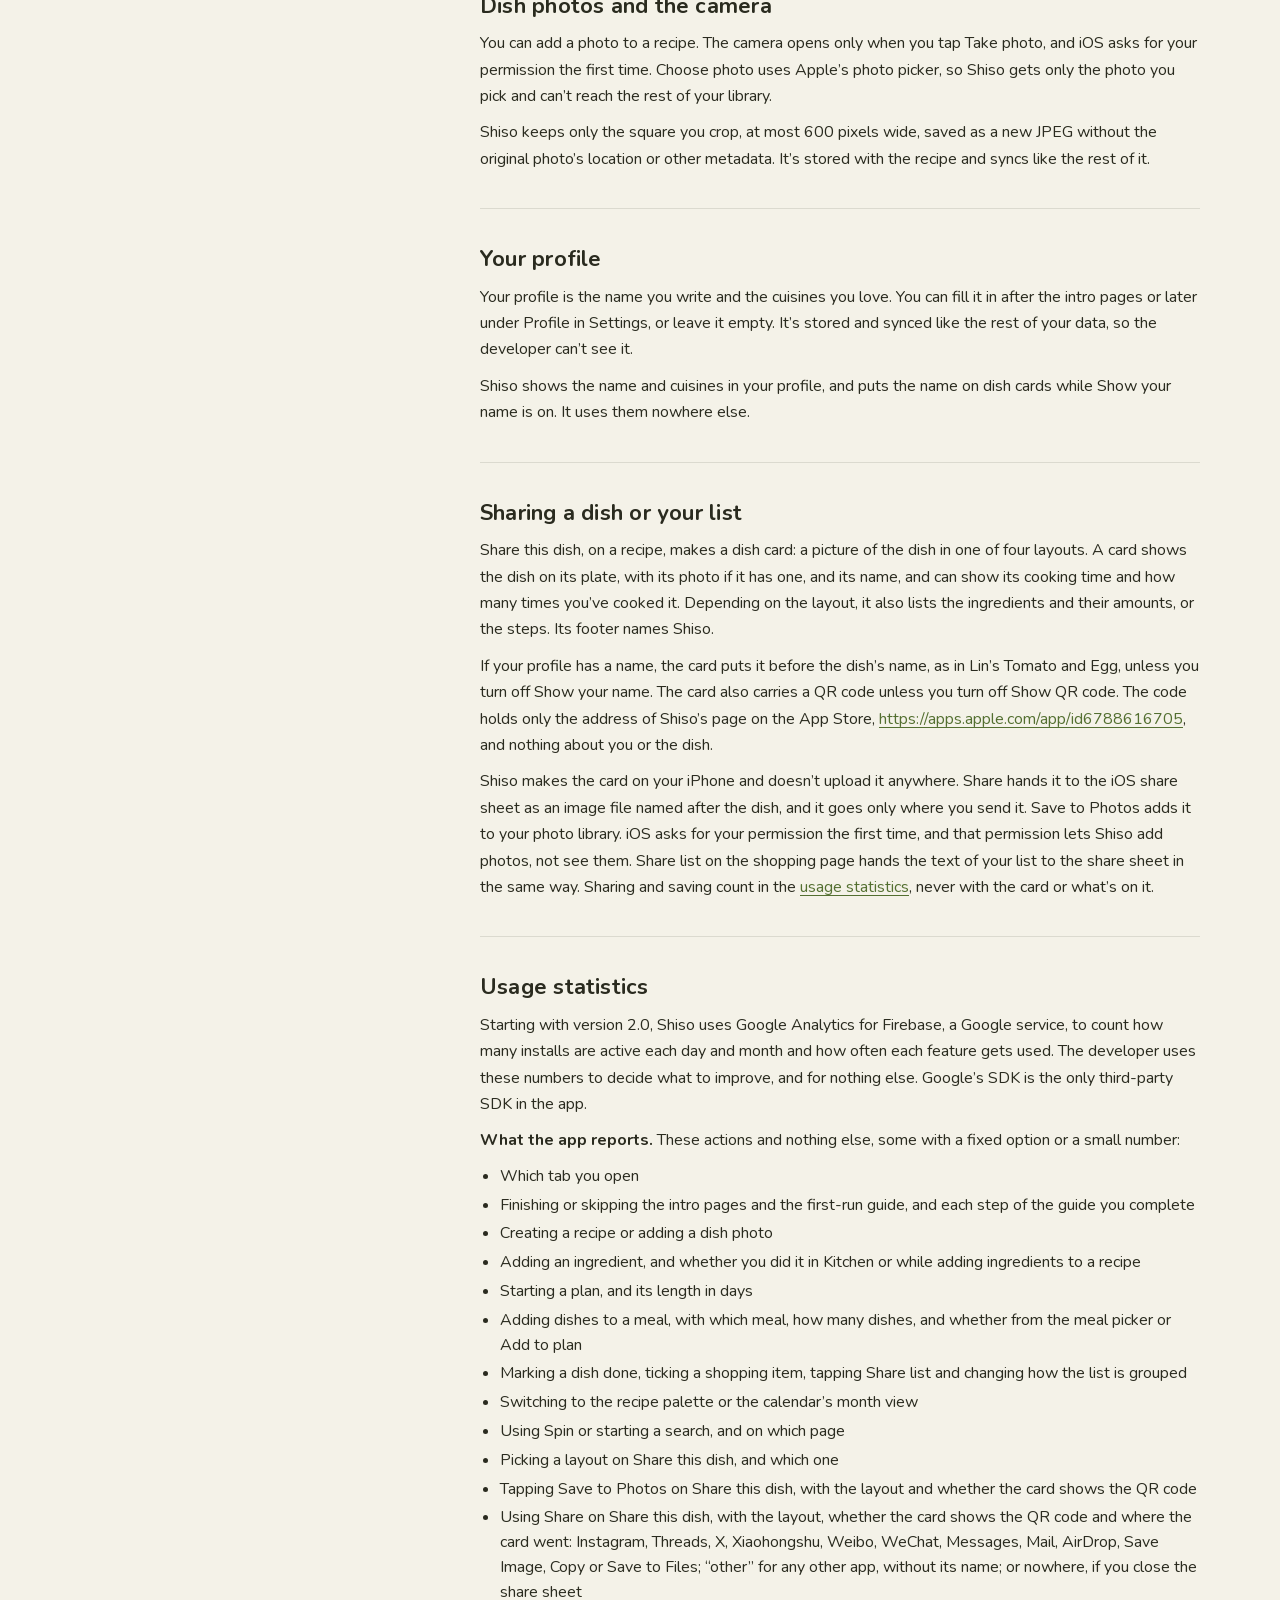
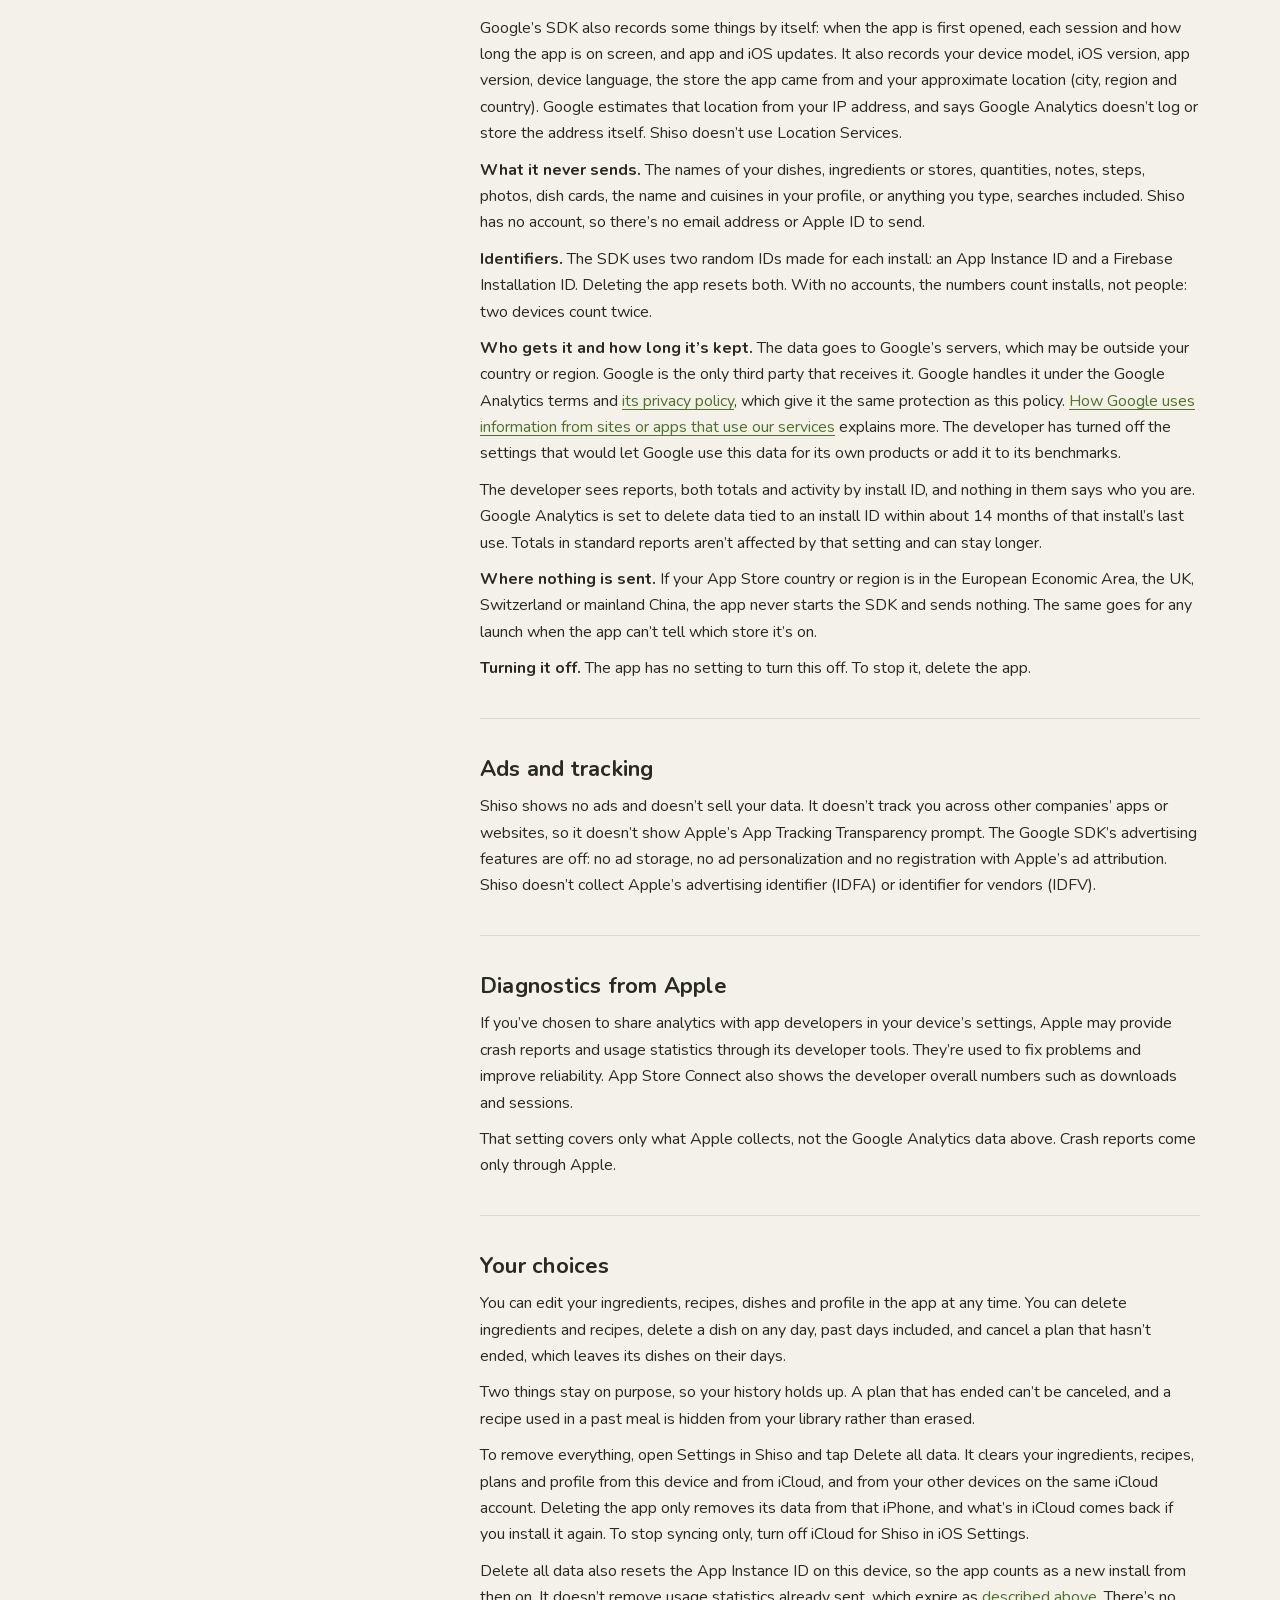
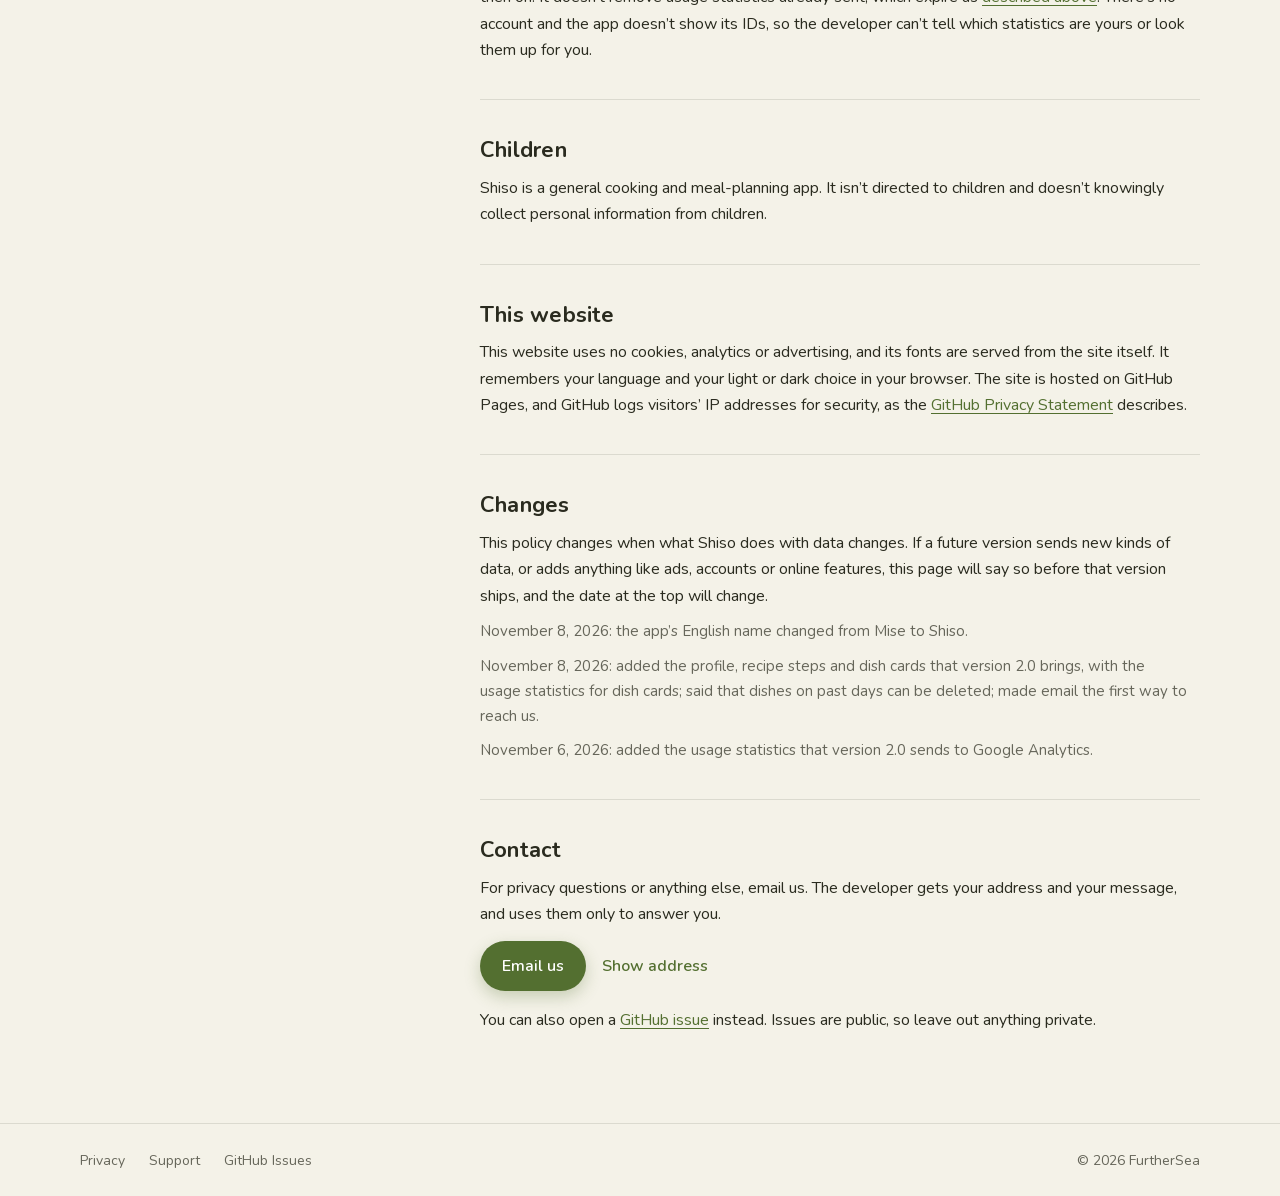
==== commit c1d7ebcb: "Call the app Shiso in English The app's English name changed from Mise to Shiso on November 8, 2026." ====
--- a/privacy/index.html
+++ b/privacy/index.html
@@ -3,8 +3,8 @@
 <head>
 <meta charset="utf-8">
 <meta name="viewport" content="width=device-width, initial-scale=1">
-<title>Privacy Policy · Mise</title>
-<meta name="description" content="What Mise stores, how iCloud sync works and what usage statistics it sends to Google Analytics.">
+<title>Privacy Policy · Shiso</title>
+<meta name="description" content="What Shiso stores, how iCloud sync works and what usage statistics it sends to Google Analytics.">
 <link rel="canonical" href="https://furthersea.org/mise-homepage/privacy/">
 <link rel="alternate" hreflang="en" href="https://furthersea.org/mise-homepage/privacy/">
 <link rel="alternate" hreflang="zh-Hans" href="https://furthersea.org/mise-homepage/zh/privacy/">
@@ -12,9 +12,9 @@
 <meta name="theme-color" content="#F4F2E8" media="(prefers-color-scheme: light)">
 <meta name="theme-color" content="#13140E" media="(prefers-color-scheme: dark)">
 <meta property="og:type" content="article">
-<meta property="og:site_name" content="Mise: Kitchen and Meal Planner">
-<meta property="og:title" content="Mise privacy policy">
-<meta property="og:description" content="What Mise stores, how iCloud sync works and what usage statistics it sends to Google Analytics.">
+<meta property="og:site_name" content="Shiso: Meal Planner &amp; Recipes">
+<meta property="og:title" content="Shiso privacy policy">
+<meta property="og:description" content="What Shiso stores, how iCloud sync works and what usage statistics it sends to Google Analytics.">
 <meta property="og:url" content="https://furthersea.org/mise-homepage/privacy/">
 <meta property="og:image" content="https://furthersea.org/mise-homepage/assets/og-en.png">
 <meta property="og:locale" content="en_US">
@@ -30,7 +30,7 @@
 <div class="site">
 
 <header class="wrap top">
-  <a class="brand" href="../"><img class="app-icon icon-l" src="../assets/icon/icon-256.png" alt="" width="34" height="34" loading="lazy"><img class="app-icon icon-d" src="../assets/icon/icon-dark-256.png" alt="" width="34" height="34" loading="lazy"><span class="name"><span>Mise<span class="vh">: </span></span><span class="desc">Kitchen and Meal Planner</span></span></a>
+  <a class="brand" href="../"><img class="app-icon icon-l" src="../assets/icon/icon-256.png" alt="" width="34" height="34" loading="lazy"><img class="app-icon icon-d" src="../assets/icon/icon-dark-256.png" alt="" width="34" height="34" loading="lazy"><span class="name"><span>Shiso<span class="vh">: </span></span><span class="desc">Meal Planner &amp;&nbsp;Recipes</span></span></a>
   <nav class="nav" aria-label="Main"><a href="../#features">Features</a><a href="./" aria-current="page">Privacy</a><a href="../support/">Support</a></nav>
   <button class="theme" type="button" aria-label="Dark mode" aria-pressed="false" title="Dark mode"><svg class="i moon" viewBox="0 0 24 24" aria-hidden="true"><path d="M20.5 14.2A8.5 8.5 0 0 1 9.8 3.5a8.5 8.5 0 1 0 10.7 10.7Z"/></svg><svg class="i sun" viewBox="0 0 24 24" aria-hidden="true"><circle cx="12" cy="12" r="4"/><path d="M12 3v2M12 19v2M5.6 5.6 7 7M17 17l1.4 1.4M3 12h2M19 12h2M5.6 18.4 7 17M17 7l1.4-1.4"/></svg></button>
   <div class="seg lang" role="group" aria-label="Language"><a class="on" href="./" aria-current="true" data-lang="en">EN</a><a href="../zh/privacy/" lang="zh-Hans" hreflang="zh-Hans" data-lang="zh">中文</a></div>
@@ -40,7 +40,7 @@
 <div class="doc-head">
   <span class="eyebrow">Effective November 8, 2026</span>
   <h1>Privacy Policy</h1>
-  <p>Mise: Kitchen and Meal Planner (<span lang="zh-Hans">食序</span> in Chinese) is a personal kitchen and meal-planning app. This policy explains what the app stores, how iCloud sync and sharing work, and what usage statistics it sends to Google Analytics. It covers version 2.0 and later. Earlier versions on the App Store send no usage statistics.</p>
+  <p>Shiso: Meal Planner &amp; Recipes (<span lang="zh-Hans">食序</span> in Chinese) is a personal kitchen and meal-planning app. This policy explains what the app stores, how iCloud sync and sharing work, and what usage statistics it sends to Google Analytics. It covers version 2.0 and later. Earlier versions on the App Store send no usage statistics.</p>
 </div>
 <ul class="short" aria-label="The short version">
   <li><svg class="i" viewBox="0 0 24 24" aria-hidden="true"><path d="M5 12.5l4.5 4.5L19 7.5"/></svg>No account or sign-in</li>
@@ -68,7 +68,7 @@
 <article class="prose">
 <section>
   <h2 id="stores">What the app stores</h2>
-  <p>Everything in Mise is something you entered or chose: ingredients with their categories, units, stores and notes; recipes with their ingredients, steps, tags, notes and photos; meal plans and the dishes in them; the name and cuisines in your profile; and your settings. The app adds one thing of its own: usage statistics.</p>
+  <p>Everything in Shiso is something you entered or chose: ingredients with their categories, units, stores and notes; recipes with their ingredients, steps, tags, notes and photos; meal plans and the dishes in them; the name and cuisines in your profile; and your settings. The app adds one thing of its own: usage statistics.</p>
   <table class="where">
     <thead><tr><th scope="col"><span class="vh">Data</span></th><th scope="col">This device</th><th scope="col">Your iCloud</th><th scope="col">Google</th></tr></thead>
     <tbody>
@@ -83,32 +83,32 @@
       <tr><td>Usage statistics and install IDs</td><td><svg class="i" viewBox="0 0 24 24" role="img" aria-label="Yes"><path d="M5 12.5l4.5 4.5L19 7.5"/></svg></td><td class="no"><span aria-hidden="true">–</span><span class="vh">No</span></td><td><svg class="i" viewBox="0 0 24 24" role="img" aria-label="Yes"><path d="M5 12.5l4.5 4.5L19 7.5"/></svg></td></tr>
     </tbody>
   </table>
-  <p class="dim">The iCloud column applies only when iCloud is available for Mise. The Google column applies only where the app sends usage statistics, as <a href="#usage">Usage statistics</a> explains. Like other app data, what’s on your iPhone can be part of your own device backups.</p>
+  <p class="dim">The iCloud column applies only when iCloud is available for Shiso. The Google column applies only where the app sends usage statistics, as <a href="#usage">Usage statistics</a> explains. Like other app data, what’s on your iPhone can be part of your own device backups.</p>
 </section>
 <section>
   <h2 id="icloud">iCloud sync</h2>
-  <p>If you’re signed in to iCloud, Mise syncs the data above through Apple’s CloudKit, in the private database of your own iCloud account, so it’s there on your other devices and after a reinstall. It counts toward your iCloud storage.</p>
-  <p>The developer can’t read this database, and Mise runs no cloud service of its own. Apple stores the data under its own terms and <a href="https://www.apple.com/legal/privacy/">privacy policy</a>.</p>
+  <p>If you’re signed in to iCloud, Shiso syncs the data above through Apple’s CloudKit, in the private database of your own iCloud account, so it’s there on your other devices and after a reinstall. It counts toward your iCloud storage.</p>
+  <p>The developer can’t read this database, and Shiso runs no cloud service of its own. Apple stores the data under its own terms and <a href="https://www.apple.com/legal/privacy/">privacy policy</a>.</p>
 </section>
 <section>
   <h2 id="photos">Dish photos and the camera</h2>
-  <p>You can add a photo to a recipe. The camera opens only when you tap Take photo, and iOS asks for your permission the first time. Choose photo uses Apple’s photo picker, so Mise gets only the photo you pick and can’t reach the rest of your library.</p>
-  <p>Mise keeps only the square you crop, at most 600 pixels wide, saved as a new JPEG without the original photo’s location or other metadata. It’s stored with the recipe and syncs like the rest of it.</p>
+  <p>You can add a photo to a recipe. The camera opens only when you tap Take photo, and iOS asks for your permission the first time. Choose photo uses Apple’s photo picker, so Shiso gets only the photo you pick and can’t reach the rest of your library.</p>
+  <p>Shiso keeps only the square you crop, at most 600 pixels wide, saved as a new JPEG without the original photo’s location or other metadata. It’s stored with the recipe and syncs like the rest of it.</p>
 </section>
 <section>
   <h2 id="profile">Your profile</h2>
   <p>Your profile is the name you write and the cuisines you love. You can fill it in after the intro pages or later under Profile in Settings, or leave it empty. It’s stored and synced like the rest of your data, so the developer can’t see it.</p>
-  <p>Mise shows the name and cuisines in your profile, and puts the name on dish cards while Show your name is on. It uses them nowhere else.</p>
+  <p>Shiso shows the name and cuisines in your profile, and puts the name on dish cards while Show your name is on. It uses them nowhere else.</p>
 </section>
 <section>
   <h2 id="sharing">Sharing a dish or your list</h2>
-  <p>Share this dish, on a recipe, makes a dish card: a picture of the dish in one of four layouts. A card shows the dish on its plate, with its photo if it has one, and its name, and can show its cooking time and how many times you’ve cooked it. Depending on the layout, it also lists the ingredients and their amounts, or the steps. Its footer names Mise.</p>
-  <p>If your profile has a name, the card puts it before the dish’s name, as in Lin’s Tomato and Egg, unless you turn off Show your name. The card also carries a QR code unless you turn off Show QR code. The code holds only the address of Mise’s page on the App Store, <a href="https://apps.apple.com/app/id6788616705">https://apps.apple.com/app/id6788616705</a>, and nothing about you or the dish.</p>
-  <p>Mise makes the card on your iPhone and doesn’t upload it anywhere. Share hands it to the iOS share sheet as an image file named after the dish, and it goes only where you send it. Save to Photos adds it to your photo library. iOS asks for your permission the first time, and that permission lets Mise add photos, not see them. Share list on the shopping page hands the text of your list to the share sheet in the same way. Sharing and saving count in the <a href="#usage">usage statistics</a>, never with the card or what’s on it.</p>
+  <p>Share this dish, on a recipe, makes a dish card: a picture of the dish in one of four layouts. A card shows the dish on its plate, with its photo if it has one, and its name, and can show its cooking time and how many times you’ve cooked it. Depending on the layout, it also lists the ingredients and their amounts, or the steps. Its footer names Shiso.</p>
+  <p>If your profile has a name, the card puts it before the dish’s name, as in Lin’s Tomato and Egg, unless you turn off Show your name. The card also carries a QR code unless you turn off Show QR code. The code holds only the address of Shiso’s page on the App Store, <a href="https://apps.apple.com/app/id6788616705">https://apps.apple.com/app/id6788616705</a>, and nothing about you or the dish.</p>
+  <p>Shiso makes the card on your iPhone and doesn’t upload it anywhere. Share hands it to the iOS share sheet as an image file named after the dish, and it goes only where you send it. Save to Photos adds it to your photo library. iOS asks for your permission the first time, and that permission lets Shiso add photos, not see them. Share list on the shopping page hands the text of your list to the share sheet in the same way. Sharing and saving count in the <a href="#usage">usage statistics</a>, never with the card or what’s on it.</p>
 </section>
 <section>
   <h2 id="usage">Usage statistics</h2>
-  <p>Starting with version 2.0, Mise uses Google Analytics for Firebase, a Google service, to count how many installs are active each day and month and how often each feature gets used. The developer uses these numbers to decide what to improve, and for nothing else. Google’s SDK is the only third-party SDK in the app.</p>
+  <p>Starting with version 2.0, Shiso uses Google Analytics for Firebase, a Google service, to count how many installs are active each day and month and how often each feature gets used. The developer uses these numbers to decide what to improve, and for nothing else. Google’s SDK is the only third-party SDK in the app.</p>
   <p><b>What the app reports.</b> These actions and nothing else, some with a fixed option or a small number:</p>
   <ul>
     <li>Which tab you open</li>
@@ -124,8 +124,8 @@
     <li>Tapping Save to Photos on Share this dish, with the layout and whether the card shows the QR code</li>
     <li>Using Share on Share this dish, with the layout, whether the card shows the QR code and where the card went: Instagram, Threads, X, Xiaohongshu, Weibo, WeChat, Messages, Mail, AirDrop, Save Image, Copy or Save to Files; “other” for any other app, without its name; or nowhere, if you close the share sheet</li>
   </ul>
-  <p>Google’s SDK also records some things by itself: when the app is first opened, each session and how long the app is on screen, and app and iOS updates. It also records your device model, iOS version, app version, device language, the store the app came from and your approximate location (city, region and country). Google estimates that location from your IP address, and says Google Analytics doesn’t log or store the address itself. Mise doesn’t use Location Services.</p>
-  <p><b>What it never sends.</b> The names of your dishes, ingredients or stores, quantities, notes, steps, photos, dish cards, the name and cuisines in your profile, or anything you type, searches included. Mise has no account, so there’s no email address or Apple ID to send.</p>
+  <p>Google’s SDK also records some things by itself: when the app is first opened, each session and how long the app is on screen, and app and iOS updates. It also records your device model, iOS version, app version, device language, the store the app came from and your approximate location (city, region and country). Google estimates that location from your IP address, and says Google Analytics doesn’t log or store the address itself. Shiso doesn’t use Location Services.</p>
+  <p><b>What it never sends.</b> The names of your dishes, ingredients or stores, quantities, notes, steps, photos, dish cards, the name and cuisines in your profile, or anything you type, searches included. Shiso has no account, so there’s no email address or Apple ID to send.</p>
   <p><b>Identifiers.</b> The SDK uses two random IDs made for each install: an App Instance ID and a Firebase Installation ID. Deleting the app resets both. With no accounts, the numbers count installs, not people: two devices count twice.</p>
   <p><b>Who gets it and how long it’s kept.</b> The data goes to Google’s servers, which may be outside your country or region. Google is the only third party that receives it. Google handles it under the Google Analytics terms and <a href="https://policies.google.com/privacy">its privacy policy</a>, which give it the same protection as this policy. <a href="https://policies.google.com/technologies/partner-sites">How Google uses information from sites or apps that use our services</a> explains more. The developer has turned off the settings that would let Google use this data for its own products or add it to its benchmarks.</p>
   <p>The developer sees reports, both totals and activity by install ID, and nothing in them says who you are. Google Analytics is set to delete data tied to an install ID within about 14 months of that install’s last use. Totals in standard reports aren’t affected by that setting and can stay longer.</p>
@@ -134,7 +134,7 @@
 </section>
 <section>
   <h2 id="tracking">Ads and tracking</h2>
-  <p>Mise shows no ads and doesn’t sell your data. It doesn’t track you across other companies’ apps or websites, so it doesn’t show Apple’s App Tracking Transparency prompt. The Google SDK’s advertising features are off: no ad storage, no ad personalization and no registration with Apple’s ad attribution. Mise doesn’t collect Apple’s advertising identifier (IDFA) or identifier for vendors (IDFV).</p>
+  <p>Shiso shows no ads and doesn’t sell your data. It doesn’t track you across other companies’ apps or websites, so it doesn’t show Apple’s App Tracking Transparency prompt. The Google SDK’s advertising features are off: no ad storage, no ad personalization and no registration with Apple’s ad attribution. Shiso doesn’t collect Apple’s advertising identifier (IDFA) or identifier for vendors (IDFV).</p>
 </section>
 <section>
   <h2 id="diagnostics">Diagnostics from Apple</h2>
@@ -145,12 +145,12 @@
   <h2 id="choices">Your choices</h2>
   <p>You can edit your ingredients, recipes, dishes and profile in the app at any time. You can delete ingredients and recipes, delete a dish on any day, past days included, and cancel a plan that hasn’t ended, which leaves its dishes on their days.</p>
   <p>Two things stay on purpose, so your history holds up. A plan that has ended can’t be canceled, and a recipe used in a past meal is hidden from your library rather than erased.</p>
-  <p>To remove everything, open Settings in Mise and tap Delete all data. It clears your ingredients, recipes, plans and profile from this device and from iCloud, and from your other devices on the same iCloud account. Deleting the app only removes its data from that iPhone, and what’s in iCloud comes back if you install it again. To stop syncing only, turn off iCloud for Mise in iOS Settings.</p>
+  <p>To remove everything, open Settings in Shiso and tap Delete all data. It clears your ingredients, recipes, plans and profile from this device and from iCloud, and from your other devices on the same iCloud account. Deleting the app only removes its data from that iPhone, and what’s in iCloud comes back if you install it again. To stop syncing only, turn off iCloud for Shiso in iOS Settings.</p>
   <p>Delete all data also resets the App Instance ID on this device, so the app counts as a new install from then on. It doesn’t remove usage statistics already sent, which expire as <a href="#usage">described above</a>. There’s no account and the app doesn’t show its IDs, so the developer can’t tell which statistics are yours or look them up for you.</p>
 </section>
 <section>
   <h2 id="children">Children</h2>
-  <p>Mise is a general cooking and meal-planning app. It isn’t directed to children and doesn’t knowingly collect personal information from children.</p>
+  <p>Shiso is a general cooking and meal-planning app. It isn’t directed to children and doesn’t knowingly collect personal information from children.</p>
 </section>
 <section>
   <h2 id="website">This website</h2>
@@ -158,7 +158,8 @@
 </section>
 <section>
   <h2 id="changes">Changes</h2>
-  <p>This policy changes when what Mise does with data changes. If a future version sends new kinds of data, or adds anything like ads, accounts or online features, this page will say so before that version ships, and the date at the top will change.</p>
+  <p>This policy changes when what Shiso does with data changes. If a future version sends new kinds of data, or adds anything like ads, accounts or online features, this page will say so before that version ships, and the date at the top will change.</p>
+  <p class="dim">November 8, 2026: the app’s English name changed from Mise to Shiso.</p>
   <p class="dim">November 8, 2026: added the profile, recipe steps and dish cards that version 2.0 brings, with the usage statistics for dish cards; said that dishes on past days can be deleted; made email the first way to reach us.</p>
   <p class="dim">November 6, 2026: added the usage statistics that version 2.0 sends to Google Analytics.</p>
 </section>
--- a/assets/site.css
+++ b/assets/site.css
@@ -1,4 +1,4 @@
-/* 食序 Mise website.
+/* 食序 Shiso website.
    Colors, type, radii and components come from the app (agents.md, Design Direction).
    Layout follows the width of the page itself through container queries. */
 
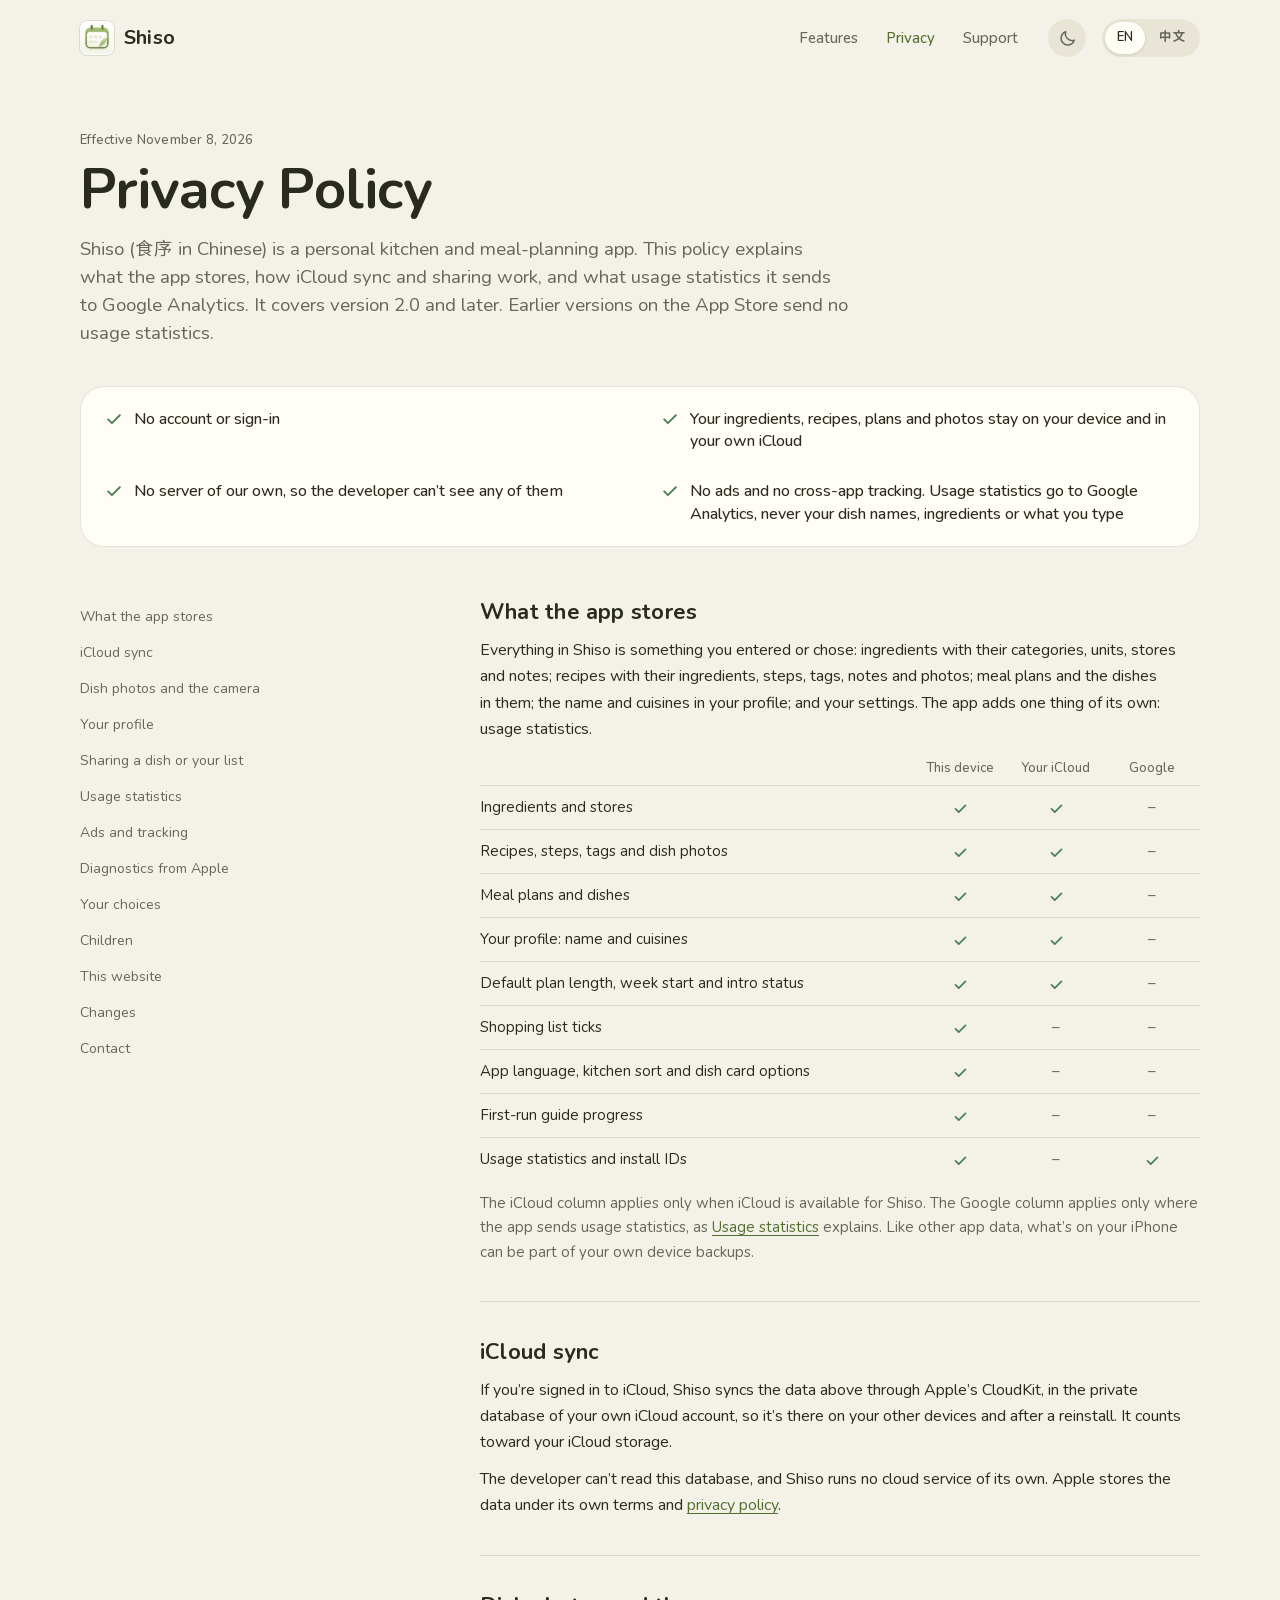
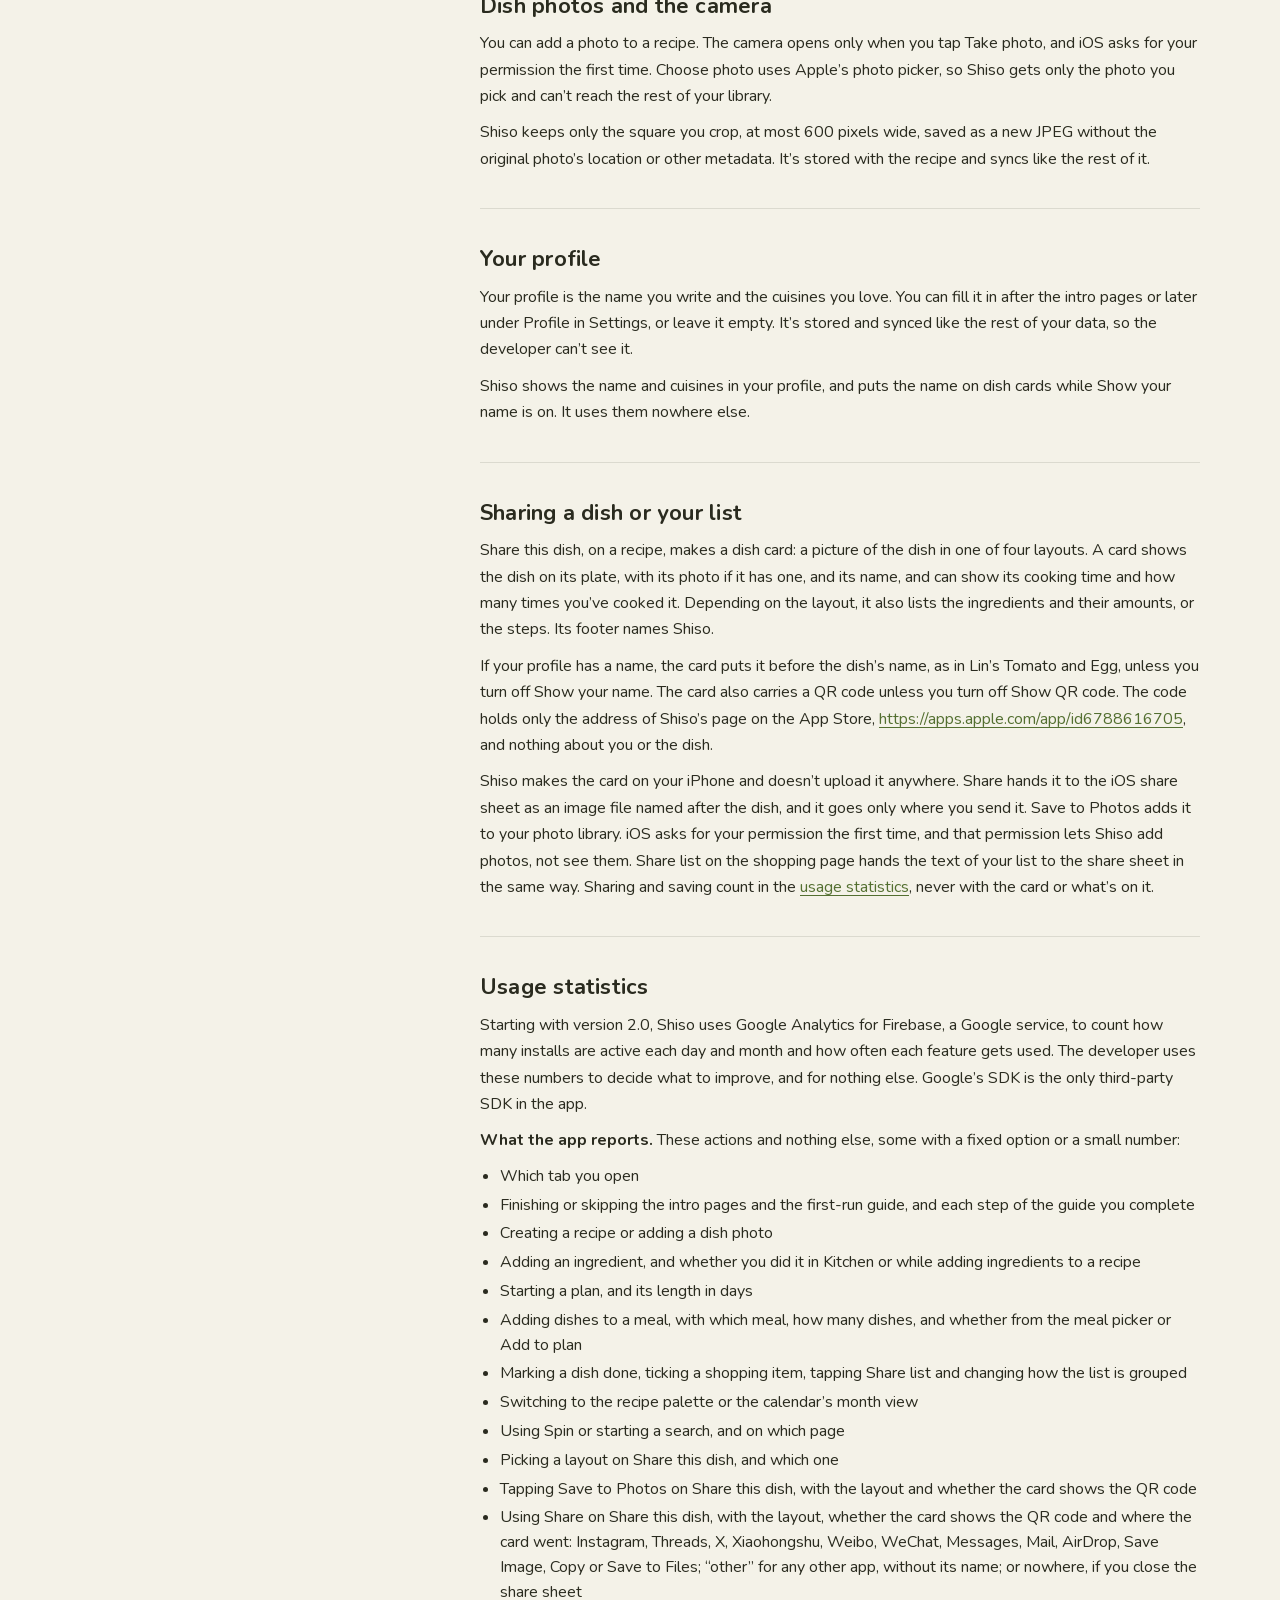
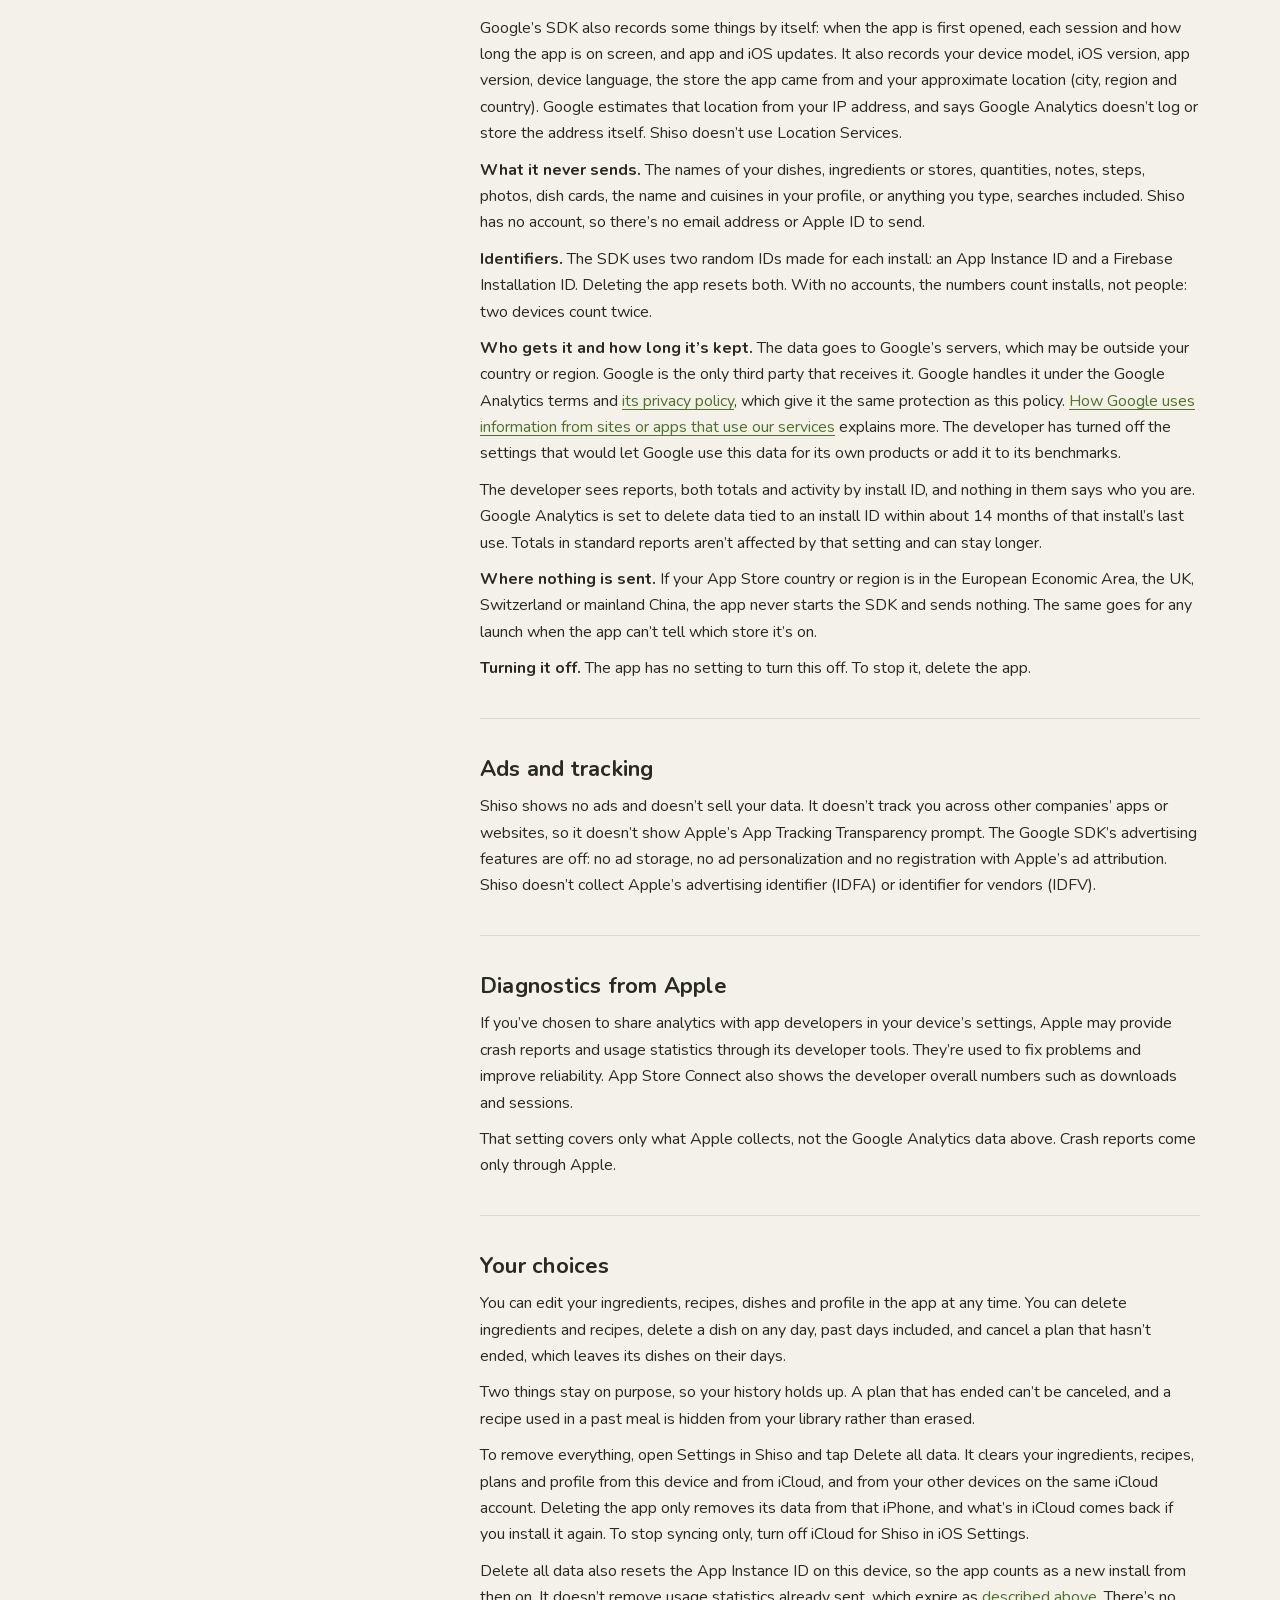
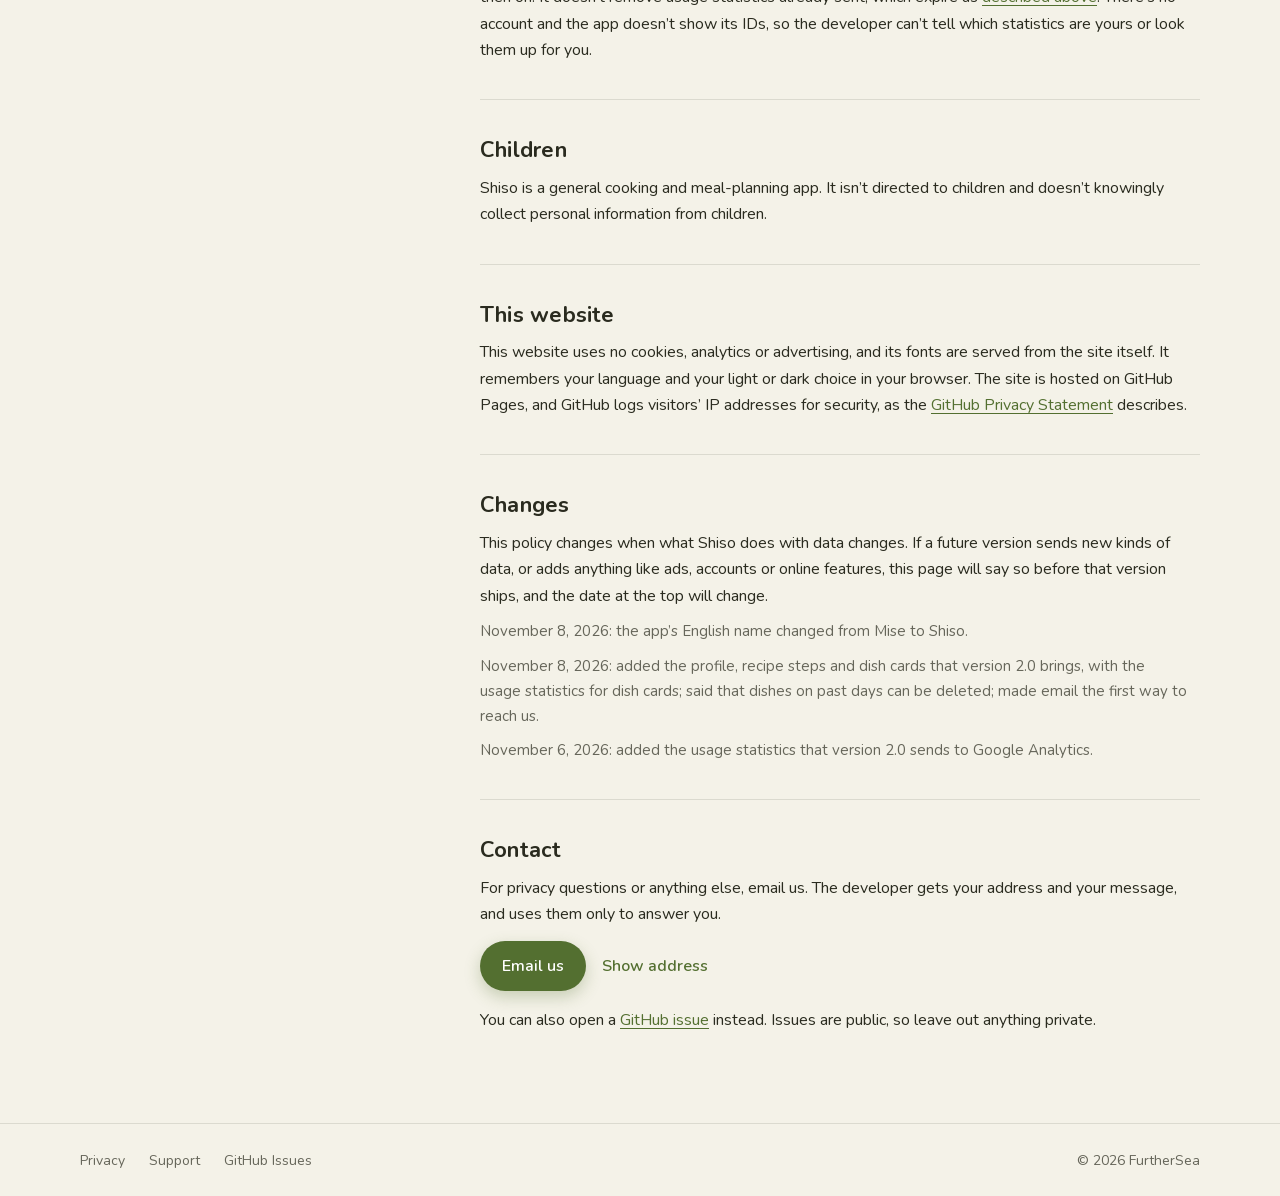
==== commit 0e681eb7: "Call the app just Shiso The English name is Shiso alone, with nothing after it. The header shows Shi" ====
--- a/privacy/index.html
+++ b/privacy/index.html
@@ -12,7 +12,7 @@
 <meta name="theme-color" content="#F4F2E8" media="(prefers-color-scheme: light)">
 <meta name="theme-color" content="#13140E" media="(prefers-color-scheme: dark)">
 <meta property="og:type" content="article">
-<meta property="og:site_name" content="Shiso: Meal Planner &amp; Recipes">
+<meta property="og:site_name" content="Shiso">
 <meta property="og:title" content="Shiso privacy policy">
 <meta property="og:description" content="What Shiso stores, how iCloud sync works and what usage statistics it sends to Google Analytics.">
 <meta property="og:url" content="https://furthersea.org/mise-homepage/privacy/">
@@ -30,7 +30,7 @@
 <div class="site">
 
 <header class="wrap top">
-  <a class="brand" href="../"><img class="app-icon icon-l" src="../assets/icon/icon-256.png" alt="" width="34" height="34" loading="lazy"><img class="app-icon icon-d" src="../assets/icon/icon-dark-256.png" alt="" width="34" height="34" loading="lazy"><span class="name"><span>Shiso<span class="vh">: </span></span><span class="desc">Meal Planner &amp;&nbsp;Recipes</span></span></a>
+  <a class="brand" href="../"><img class="app-icon icon-l" src="../assets/icon/icon-256.png" alt="" width="34" height="34" loading="lazy"><img class="app-icon icon-d" src="../assets/icon/icon-dark-256.png" alt="" width="34" height="34" loading="lazy"><span>Shiso</span></a>
   <nav class="nav" aria-label="Main"><a href="../#features">Features</a><a href="./" aria-current="page">Privacy</a><a href="../support/">Support</a></nav>
   <button class="theme" type="button" aria-label="Dark mode" aria-pressed="false" title="Dark mode"><svg class="i moon" viewBox="0 0 24 24" aria-hidden="true"><path d="M20.5 14.2A8.5 8.5 0 0 1 9.8 3.5a8.5 8.5 0 1 0 10.7 10.7Z"/></svg><svg class="i sun" viewBox="0 0 24 24" aria-hidden="true"><circle cx="12" cy="12" r="4"/><path d="M12 3v2M12 19v2M5.6 5.6 7 7M17 17l1.4 1.4M3 12h2M19 12h2M5.6 18.4 7 17M17 7l1.4-1.4"/></svg></button>
   <div class="seg lang" role="group" aria-label="Language"><a class="on" href="./" aria-current="true" data-lang="en">EN</a><a href="../zh/privacy/" lang="zh-Hans" hreflang="zh-Hans" data-lang="zh">中文</a></div>
@@ -40,7 +40,7 @@
 <div class="doc-head">
   <span class="eyebrow">Effective November 8, 2026</span>
   <h1>Privacy Policy</h1>
-  <p>Shiso: Meal Planner &amp; Recipes (<span lang="zh-Hans">食序</span> in Chinese) is a personal kitchen and meal-planning app. This policy explains what the app stores, how iCloud sync and sharing work, and what usage statistics it sends to Google Analytics. It covers version 2.0 and later. Earlier versions on the App Store send no usage statistics.</p>
+  <p>Shiso (<span lang="zh-Hans">食序</span> in Chinese) is a personal kitchen and meal-planning app. This policy explains what the app stores, how iCloud sync and sharing work, and what usage statistics it sends to Google Analytics. It covers version 2.0 and later. Earlier versions on the App Store send no usage statistics.</p>
 </div>
 <ul class="short" aria-label="The short version">
   <li><svg class="i" viewBox="0 0 24 24" aria-hidden="true"><path d="M5 12.5l4.5 4.5L19 7.5"/></svg>No account or sign-in</li>
--- a/assets/site.css
+++ b/assets/site.css
@@ -158,8 +158,6 @@
 .wrap { width: 100%; max-width: 1184px; margin: 0 auto; padding: 0 32px; }
 .top { display: flex; align-items: center; gap: 8px; padding-top: 16px; padding-bottom: 16px; }
 .brand { display: inline-flex; align-items: center; gap: 10px; height: 44px; margin-right: auto; font-size: 20px; font-weight: 700; letter-spacing: 0.01em; }
-.name { display: grid; gap: 1px; line-height: 1.12; }
-.name .desc { font-size: 12.5px; font-weight: 500; letter-spacing: 0; color: var(--ink2); white-space: nowrap; }
 .app-icon { border-radius: 22.37%; box-shadow: 0 0 0 1px var(--line); }
 .icon-l { display: var(--only-light); }
 .icon-d { display: var(--only-dark); }
@@ -450,7 +448,6 @@
 /* The name, the button and the language switch stay on one row on every phone: the name takes what's left. */
 @container site (max-width: 389px) {
   .brand { flex: 1 1 0; min-width: 0; height: auto; min-height: 44px; gap: 8px; }
-  .name .desc { font-size: 12px; white-space: normal; }
   .lang > * { padding: 0 9px; }
 }
 @container site (max-width: 359px) { .dish-name { font-size: 19px; } }
